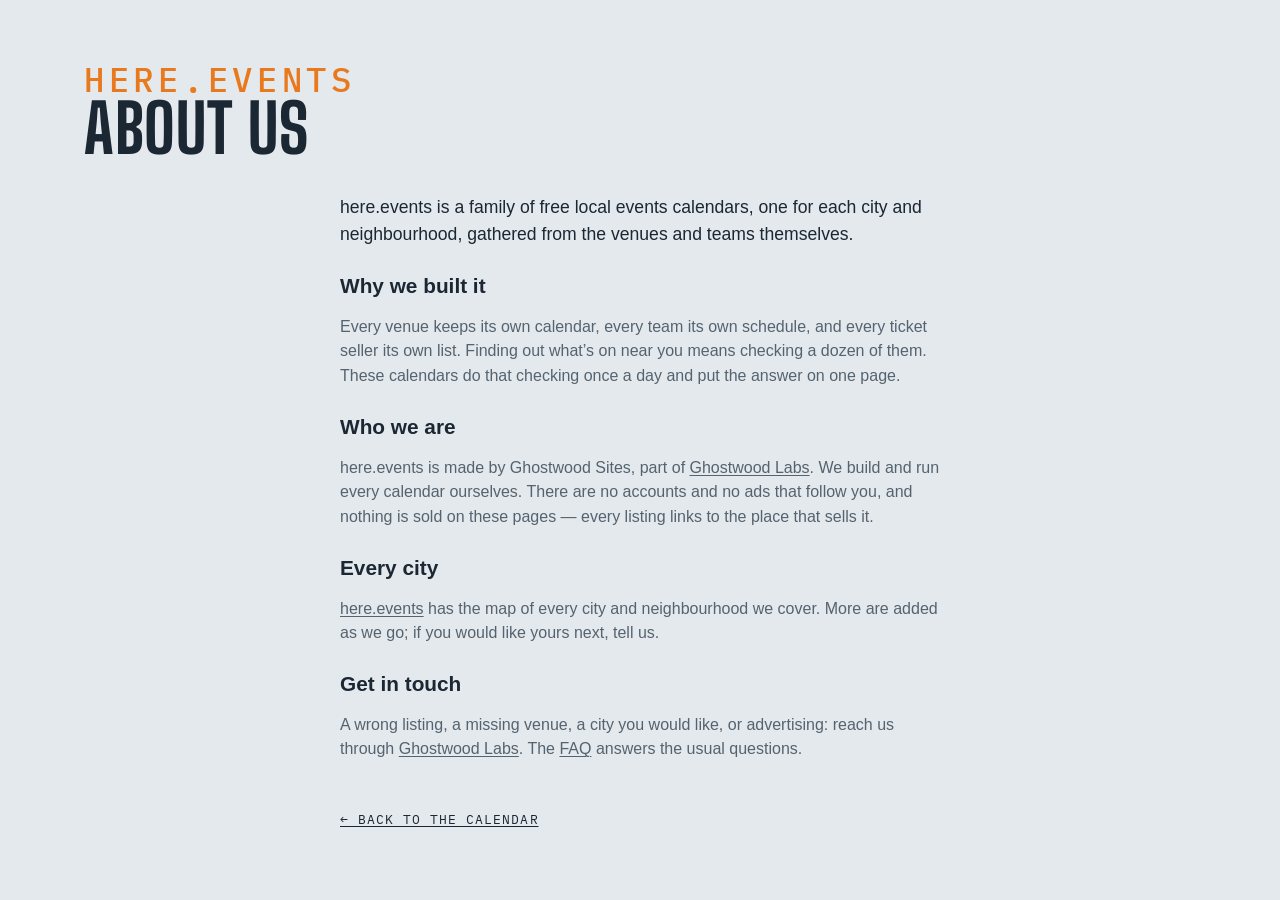
==== site/about.html @ 2b74fcf6 "Sources and About Us as their own pages, FAQ the same on every site, More Cities centred Co-Authored" ====
<!DOCTYPE html>
<html lang="en">
<head>
<meta charset="utf-8">
<meta name="viewport" content="width=device-width, initial-scale=1, viewport-fit=cover">
<meta name="theme-color" media="(prefers-color-scheme: light)" content="#edf1f4">
<meta name="theme-color" media="(prefers-color-scheme: dark)" content="#141a20">
<script>
  try {
    var t = localStorage.getItem('lqa-theme');
    var PHONE = '(max-width: 640px), (pointer: coarse) and (max-height: 500px)';
    if ((t === 'light' || t === 'dark') && !matchMedia(PHONE).matches) document.documentElement.dataset.theme = t;
  } catch (e) { /* no storage — system it is */ }
</script>
<title>About Us — here.events</title>
<meta name="description" content="About here.events: free local events calendars for each city and neighbourhood, gathered from the venues and teams themselves.">
<link rel="icon" href="favicon.svg" type="image/svg+xml">
<link rel="preconnect" href="https://fonts.googleapis.com">
<link rel="preconnect" href="https://fonts.gstatic.com" crossorigin>
<link href="https://fonts.googleapis.com/css2?family=Big+Shoulders:opsz,wght@10..72,500;10..72,700&family=IBM+Plex+Mono:wght@400;500&display=swap" rel="stylesheet">
<link rel="stylesheet" href="styles.css?v=__V__">
<script src="city.js?v=__V__"></script>
</head>
<body>

<!-- the Ghostwood Labs mark, drawn once; the masthead and the footer <use> it -->
<svg width="0" height="0" style="position:absolute" aria-hidden="true">
  <symbol id="gw-mark" viewBox="0 0 576 576">
    <g fill="none" stroke="currentColor" stroke-width="24" stroke-linecap="round" stroke-linejoin="round">
      <path d="M300.19 51.03A26 26 0 0 1 275.81 51.03L235.63 29.71A26 26 0 0 0 210.57 30.08L103.63 91.02A26 26 0 0 0 90.5 113.61L90.5 161.4A26 26 0 0 1 77.38 183.98L39.62 205.52A26 26 0 0 0 26.5 228.1L26.5 347.9A26 26 0 0 0 39.62 370.48L77.38 392.02A26 26 0 0 1 90.5 414.6L90.5 462.39A26 26 0 0 0 103.63 484.98L210.57 545.92A26 26 0 0 0 235.63 546.29L275.81 524.97A26 26 0 0 1 300.19 524.97L340.37 546.29A26 26 0 0 0 365.43 545.92L472.37 484.98A26 26 0 0 0 485.5 462.39L485.5 414.6A26 26 0 0 1 498.62 392.02L536.38 370.48A26 26 0 0 0 549.5 347.9L549.5 228.1A26 26 0 0 0 536.38 205.52L498.62 183.98A26 26 0 0 1 485.5 161.4L485.5 113.61A26 26 0 0 0 472.37 91.02L365.43 30.08A26 26 0 0 0 340.37 29.71L300.19 51.03Z"/>
      <path d="M288 57.5L288 177.5"/>
      <path d="M288 518.5L288 403.5"/>
      <path d="M90.5 176.5L144.63 204.58A26 26 0 0 0 169.19 204.26L209.58 181.92A26 26 0 0 0 223 159.17L223 101.5L158.5 137.5"/>
      <path d="M485.5 176.5L431.37 204.58A26 26 0 0 1 406.81 204.26L366.42 181.92A26 26 0 0 1 353 159.17L353 101.5L417.5 137.5"/>
      <path d="M157 211L157 287.5"/>
      <path d="M419 211L419 287.5"/>
      <path d="M90.5 399.5L144.63 371.42A26 26 0 0 1 169.19 371.74L209.58 394.08A26 26 0 0 1 223 416.83L223 474.5L158.5 438.5"/>
      <path d="M485.5 399.5L431.37 371.42A26 26 0 0 0 406.81 371.74L366.42 394.08A26 26 0 0 0 353 416.83L353 474.5L417.5 438.5"/>
      <path d="M26.5 288L92 325.5L92 250.5"/>
      <path d="M549.5 288L484 325.5L484 250.5"/>
    </g>
  </symbol>
</svg>

<!-- About us (Steve, 2026-10-29: "Create an about us section just to the left of FAQ, make it work
     the same"): one shared page for every city, word for word, like the FAQ. Styled by .ad-page. -->
<header class="masthead">
  <div class="masthead-text">
    <p class="eyebrow">here.events</p>
    <h1>About Us</h1>
  </div>
</header>
<main class="ad-page about-page">
  <p class="ad-lead">here.events is a family of free local events calendars, one for each city and neighbourhood, gathered from the venues and teams themselves.</p>

  <h2>Why we built it</h2>
  <p>Every venue keeps its own calendar, every team its own schedule, and every ticket seller its own list. Finding out what’s on near you means checking a dozen of them. These calendars do that checking once a day and put the answer on one page.</p>

  <h2>Who we are</h2>
  <p>here.events is made by Ghostwood Sites, part of <a href="https://ghostwoodlabs.com/" rel="noopener">Ghostwood Labs</a>. We build and run every calendar ourselves. There are no accounts and no ads that follow you, and nothing is sold on these pages — every listing links to the place that sells it.</p>

  <h2>Every city</h2>
  <p><a href="https://here.events/">here.events</a> has the map of every city and neighbourhood we cover. More are added as we go; if you would like yours next, tell us.</p>

  <h2>Get in touch</h2>
  <p>A wrong listing, a missing venue, a city you would like, or advertising: reach us through <a href="https://ghostwoodlabs.com/" rel="noopener">Ghostwood Labs</a>. The <a href="faq.html">FAQ</a> answers the usual questions.</p>

  <a class="ad-back" href="./">← Back to the calendar</a>
</main>
</body>
</html>
---- site/styles.css ----
/* Lower Queen Anne Events — overcast-sky palette, marquee display type. */

:root {
  --sky: #e4e9ed;        /* overcast paper (a step down from #edf1f4, Steve 2026-10-12: "a little less glaring") */
  --mist: #f7f9fb;       /* card surface (was pure white) */
  --ink: #1b2733;        /* Puget ink */
  --ink-soft: #55636f;
  --ink-bright: #1b2733; /* the logo: pure white in the dark palette, ink here */
  --line: #c3ccd4;
  --gold: #e8791d;       /* Space Needle "Galaxy Gold" */
  --gold-soft: #fbe9d8;
  /* Color coding is muted (a step back from the pure primaries) and each
     group keeps to its own family so a dot or stripe reads as what it is:
     venues are cool (blue → violet → teal), event types are warm (yellow →
     orange → red → pink). */
  /* venue hues (chips, grid ticks, agenda tags): a sweep from teal through
     blue and violet to magenta, neighbors alternating light and dark */
  /* all three families sit a step back from the pure primaries: the same
     hues, less glare, so the stripes and ticks read after the titles */
  --v-fairgrounds: #9f8e2d; --v-lbday: #4f9f2d; --v-elsinore: #9f2d2d; --v-rose: #2d709f;
  --v-pentacle: #2d9f6e; --v-madhouse: #4d2d9f; --v-rotorooter: #9f2d90; --v-heritage: #9f5c2d;
  --venue-text: 72%;     /* how much of the venue hue the card's venue label keeps (light mode) */
  --tint: 26%;           /* the venue wash behind a series card (light mode; 13% in the dark palette) */
  --row-a: #f3f6f8; --row-b: #d6dde3; /* the list's rows alternate light and dark grey; only a series keeps its venue's hue (Steve, 2026-10-20) */
  /* event-type hues (calendar ticks, agenda right edge): concerts salmon and
     arts crimson keep clear of the brand orange; movies slate = "quiet" */
  --t-concert: #d9664f;
  --t-sports: #d4b106;
  --t-arts: #b8303f;
  --t-movie: #7a8a99;
  --t-community: #d63f9c;
  --t-expo: #2a9d8f;      /* conventions & expos: turquoise, the one hue the types didn't use */
  --t-bar: #c28a12;       /* bar nights: amber, an ale between the sports yellow and concert salmon */
  --alert: #e02b26;       /* cancelled / postponed notes: plain bright red */
  --barh-base: 3.4rem;   /* the pinned filter bar's height (chips 2.25rem + padding) */
  --titleh: 1.7rem;      /* the bar's title line (1.2rem + .5rem gap), added while scrolled */
  --barh: var(--barh-base); /* what the sticky things below the bar offset by */
  --rule: color-mix(in srgb, var(--line), var(--ink-soft)); /* list dividers: a step brighter than --line */
  /* the scorebug (the live game block, .tf-bug): a light panel in this theme, the broadcast's charcoal in the dark one (Steve, 2026-10-12: the charcoal panel on the light card looked bad) */
  --bug-bg: #f9fafb; --bug-frame: #c9d2da; --bug-ink: #1b2733; --bug-soft: #55636f; --bug-dim: #7c8894; --bug-rowline: #d5dce3; --bug-off: #b3bcc5; --bug-muted: #6b7784; --bug-score-bg: #ffffff; --bug-shadow: rgba(15, 25, 35, .10); --bug-redzone: #c8261f;
  --bug-bw: 1px; --frame: var(--line); --frame-w: 1px; /* the game block's frame and the bug's rules: hairlines in the card's line colour here, the 2px broadcast frame in the dark theme (Steve, 2026-10-12: "soften … the borders in general") */
  --cell-mix: 22%; --cell-ink: var(--ink); --cell-bar: 4px; --cell-shadow: none; /* the bug's team cells: a wash of the club colour with a bar of it at the left and ink type, instead of the solid cell ("soften the colors here") */
  --tick-mix: var(--ink); --tick-pct: 65%; /* the refresh countdown ring: the club's colour mixed toward ink here, toward white on the dark ground (the mix itself is written in the .tf-refresh rule: a token holding var(--team-2) would resolve here on :root, where no club colour exists, and come out empty) */
  --dot: color-mix(in srgb, var(--ink-soft) 40%, transparent); /* the dotted underline under the watch strip's links */
  --display: "Big Shoulders", "Arial Narrow", sans-serif;
  --body: -apple-system, BlinkMacSystemFont, "Segoe UI", "Helvetica Neue", sans-serif;
  --mono: "IBM Plex Mono", ui-monospace, Menlo, monospace;
}
/* Dark palette. Applies when the system prefers dark and the visitor hasn't
   picked Light, or whenever they've picked Dark (the toggle sets
   data-theme on <html>; "system" leaves it unset). The two blocks must
   stay identical — CSS has no way to give one ruleset two unrelated
   conditions. */
@media (prefers-color-scheme: dark) {
  :root:not([data-theme="light"]) {
    color-scheme: dark;
    --sky: #141a20; --mist: #1d252e; --ink: #e8edf1; --ink-soft: #9aa7b2; --ink-bright: #ffffff;
    --line: #333f4a; --gold: #f08a33; --gold-soft: #3a2a1a;
    --v-fairgrounds: #eadb86; --v-lbday: #a4ea86; --v-elsinore: #ea8686; --v-rose: #86c0ea;
    --v-pentacle: #86eabe; --v-madhouse: #a286ea; --v-rotorooter: #ea86dc; --v-heritage: #eaaf86;
    --venue-text: 100%; --tint: 13%;
    --row-a: #1e252c; --row-b: #2c343c;
    --t-concert: #f0806a; --t-sports: #f2d21b; --t-arts: #d63a4f;
    --t-movie: #8b9db0; --t-community: #e660a8; --t-expo: #4fd1c5; --t-bar: #e3ad3c; --alert: #ff4b3e;
    --bug-bg: #2b2d30; --bug-frame: #c9cdd2; --bug-ink: #f4f4f4; --bug-soft: #d5d8dc; --bug-dim: #b9bec4; --bug-rowline: #5c6167; --bug-off: #6a6d72; --bug-muted: #4a4f56; --bug-score-bg: #fafafa; --bug-shadow: rgba(0, 0, 0, .35); --bug-redzone: #ff7b7b;
  --bug-bw: 2px; --frame: var(--ink-soft); --frame-w: 2px; --cell-mix: 100%; --cell-ink: #fff; --cell-bar: 0px; --cell-shadow: 0 1px 2px rgba(0, 0, 0, .5);
    --bug-bw: 2px; --frame: var(--ink-soft); --frame-w: 2px; --cell-mix: 100%; --cell-ink: #fff; --cell-bar: 0px; --cell-shadow: 0 1px 2px rgba(0, 0, 0, .5);
    --tick-mix: white; --tick-pct: 45%;
    --dot: color-mix(in srgb, var(--ink-soft) 60%, transparent);
  }
}
:root[data-theme="dark"] {
  color-scheme: dark;
  --sky: #141a20; --mist: #1d252e; --ink: #e8edf1; --ink-soft: #9aa7b2; --ink-bright: #ffffff;
  --line: #333f4a; --gold: #f08a33; --gold-soft: #3a2a1a;
  --v-fairgrounds: #eadb86; --v-lbday: #a4ea86; --v-elsinore: #ea8686; --v-rose: #86c0ea;
  --v-pentacle: #86eabe; --v-madhouse: #a286ea; --v-rotorooter: #ea86dc; --v-heritage: #eaaf86;
  --venue-text: 100%; --tint: 13%;
  --row-a: #1e252c; --row-b: #2c343c;
  --t-concert: #f0806a; --t-sports: #f2d21b; --t-arts: #d63a4f;
  --t-movie: #8b9db0; --t-community: #e660a8; --t-expo: #4fd1c5; --t-bar: #e3ad3c; --alert: #ff4b3e;
  --bug-bg: #2b2d30; --bug-frame: #c9cdd2; --bug-ink: #f4f4f4; --bug-soft: #d5d8dc; --bug-dim: #b9bec4; --bug-rowline: #5c6167; --bug-off: #6a6d72; --bug-muted: #4a4f56; --bug-score-bg: #fafafa; --bug-shadow: rgba(0, 0, 0, .35); --bug-redzone: #ff7b7b;
  --tick-mix: white; --tick-pct: 45%;
  --dot: color-mix(in srgb, var(--ink-soft) 60%, transparent);
}
:root[data-theme="light"] { color-scheme: light; }

* { box-sizing: border-box; }
html { scroll-behavior: smooth; overflow-x: clip; } /* clip: the footer bleeds to the viewport edges */
@media (prefers-reduced-motion: reduce) { html { scroll-behavior: auto; } }
/* the page is 62rem wide, and steps wider on big screens so event names
   get a single line: the calendar column is fixed, so all of the extra
   width goes to the cards (the footer line follows) */
:root { --pagew: 62rem; }
@media (min-width: 1180px) { :root { --pagew: 72rem; } }
@media (min-width: 1360px) { :root { --pagew: 80rem; } }
body {
  /* no bottom padding: the sticky footer is the page's last thing, and any
     padding here would show as a blank band under it once the list is short.
     A column flex at least a viewport tall, so a short page (the Teams view
     with one team) still puts the footer at the bottom edge */
  display: flex; flex-direction: column; min-height: 100vh; min-height: 100dvh;
  margin: 0 auto; padding: 0 1.25rem; max-width: var(--pagew);
  background: var(--sky); color: var(--ink);
  font: 16px/1.55 var(--body);
}
/* flex items refuse to shrink below their content's minimum width, so one
   unwrappable line (a TV listing, the compact bar's title) would push a whole
   section past a phone's edge; let them shrink like blocks */
body > * { min-width: 0; }
a { color: inherit; text-underline-offset: 2px; }
:focus-visible { outline: 2px solid var(--ink-soft); outline-offset: 2px; }

/* ---- masthead ---- */
.masthead {
  display: flex; flex-wrap: wrap; gap: 1.5rem; align-items: flex-end;
  justify-content: space-between; padding: 2.5rem 0 1rem;
}
.eyebrow {
  font-family: var(--mono); font-size: .8rem; letter-spacing: .12em;
  text-transform: uppercase; color: var(--gold); margin: 0 0 .3rem;
}
h1 {
  font-family: var(--display); font-weight: 700; font-size: clamp(2.6rem, 7vw, 4.2rem);
  line-height: .92; text-transform: uppercase; letter-spacing: .01em; margin: 0;
}
.masthead-text { min-width: 0; max-width: 100%; } /* a flex item would grow to its widest line and push past a phone's edge */
/* "More Cities" (See All until 2026-10-13, Other Places until 2026-10-18): the pill before the theme pill, to the same map (Steve, 2026-10-12); in the pinned bar the chip's text folds away and the map glyph stays */
/* Add To My Calendar: the first of the masthead's tools (Steve, 2026-10-26, "should move here" — beside More Cities; in the bar from 2026-09-16 until then), sized like the More Cities pill beside it */
.masthead-tools #subscribeBtn { order: 3; display: inline-flex; align-items: center; gap: .45rem; min-height: calc(1.7rem + 8px); padding: 0 .95em; }
.masthead-tools #subscribeBtn svg { width: 1rem; height: 1rem; flex: none; }
.masthead-tools #subscribeBtn:hover { border-color: var(--ink-soft); }
.bar-title .masthead-tools #subscribeBtn { min-height: 1.7rem; padding: 0 .5em; } /* icon-only in the title line, like the pill (the label rule is .bar-title .masthead-tools .chip span) */
.masthead-tools .see-all { order: 4; display: inline-flex; align-items: center; gap: .45rem; min-height: calc(1.7rem + 8px); padding: 0 .95em; text-decoration: none; }
.masthead-tools .see-all svg { width: 1rem; height: 1rem; fill: none; stroke: currentColor; stroke-width: 1.6; stroke-linejoin: round; stroke-linecap: round; }
.masthead-tools .see-all:hover { border-color: var(--ink-soft); }
.bar-title .masthead-tools .see-all { min-height: 1.7rem; padding: 0 .5em; }
/* the mark and the name as one thing: the mark stretches to the text's
   height (eyebrow + title) and keeps square, in the footer mark's white */
.masthead { --mast-title: clamp(2.6rem, 7vw, 4.2rem); } /* the title's size; the eyebrow and the mark are cut from it */
.masthead h1 { font-size: var(--mast-title); }
/* the picture (Steve, 2026-09-21: line art, the Needle's crown the focus):
   the top of the Space Needle from the Highsmith aerial, traced to single
   smooth lines at build (a gradient-magnitude pass over the photo, see the
   memory note), a 4.5:1 window from the spire tip to the Queen Anne treeline
   with the Needle centred and the Cascades ridge behind
   (design/lqa-masthead-lines-gen.py). The
   drawing is a luminance mask (masthead-lines.png, white = line) over a box
   of ink, so the lines are the palette's own ink in either theme. A band
   behind the masthead, the Needle toward the right, dissolving into the page
   on every side — no hard edge where the art stops (Steve, 2026-09-21) */
.masthead { min-height: 11rem; overflow: hidden; isolation: isolate; } /* a slim band (Steve, 2026-09-20: minimal) */
.masthead-photo { /* the drawing fills the gap between the name and the theme pill (Steve, 2026-10-05: "in all the modes try to make it fill this space"): a flex item between them, as tall as the band (the negative margins reach over the band's padding) */
  order: 1; flex: 1 1 0; align-self: stretch; min-width: 0; z-index: -1;
  margin: -2.5rem 0 -1rem; pointer-events: none;
  background: #fff; opacity: .9; /* white lines on the dark palette, black on the light one (Steve: "white and black with antialiasing") */
  -webkit-mask-image: url(masthead-lines.png), linear-gradient(to right, transparent 0%, #000 10%, #000 92%, transparent 100%), linear-gradient(to bottom, #000 0%, #000 58%, transparent 100%);
  mask-image: url(masthead-lines.png), linear-gradient(to right, transparent 0%, #000 10%, #000 92%, transparent 100%), linear-gradient(to bottom, #000 0%, #000 58%, transparent 100%);
  -webkit-mask-size: auto 100%, 100% 100%, 100% 100%; mask-size: auto 100%, 100% 100%, 100% 100%; /* the drawing at the band's height, however wide the gap: the Needle stays whole, the ridge beside it shows as far as the gap allows */
  -webkit-mask-position: 50% 0%, 0 0, 0 0; mask-position: 50% 0%, 0 0, 0 0; /* the Needle is at the drawing's centre, so its spire is the centre of the gap at every width (Steve, 2026-10-05: "make the center the top of the needle") */
  -webkit-mask-repeat: no-repeat; mask-repeat: no-repeat;
  mask-mode: luminance, alpha, alpha;
  -webkit-mask-composite: source-in; mask-composite: intersect;
}
.masthead-tools { order: 2; }
:root[data-theme="light"] .masthead-photo { background: #000; opacity: .7; }
@media (prefers-color-scheme: light) { :root:not([data-theme="dark"]) .masthead-photo { background: #000; opacity: .7; } }
.masthead-text { position: relative; }
.masthead .eyebrow { font-size: calc(var(--mast-title) * .5); font-weight: 500; letter-spacing: .14em; margin-bottom: .1rem; line-height: 1; } /* "Seattle": half the title's size (Steve, 2026-09-16: twice the quarter it was), a shade bolder */
/* the masthead's tools (Steve, 2026-09-14): Add To My Calendar (back here
   2026-10-26), the More Cities pill and the theme pill at the masthead's
   right end — the bar below keeps its room for the switch, filters, search,
   the clubs and the season calendar chip */
.masthead { position: relative; }
.masthead-tools { display: flex; align-items: center; gap: .6rem; flex: none; margin-left: auto; }
.sub { color: var(--ink-soft); max-width: 34rem; margin: .8rem 0 0; }

.updated { /* the "Updated …" stamp: an eyebrow line under the title, spaced like the one above it */
  margin: .3rem 0 0; min-height: 1em;
}
/* Solid-ink pill with the page background as its text — a dark pill in
   light mode, a light one in dark — softened on hover (the event sheet's
   Tickets button). */
.btn-cal {
  display: inline-flex; align-items: center; gap: .55em; margin: auto 0;
  font: 600 1rem/1 var(--body); color: var(--sky); background: var(--ink);
  border: 0; border-radius: 999px; padding: .85em 1.4em .85em 1.15em; cursor: pointer;
  transition: background .15s, color .15s;
}
.btn-cal svg { width: 1.15em; height: 1.15em; flex: none; }
.btn-cal:hover { background: var(--ink-soft); color: var(--sky); }
/* the subscribe pop: app.js placeSubscribePop fixes it under the masthead's
   Add To My Calendar button (right edges aligned); these are the fallback
   position and the look */
.pop {
  position: absolute; right: 0; top: calc(100% + 1.1rem); z-index: 10;
  width: min(18rem, 100%); background: var(--mist); border: 1px solid var(--line);
  border-radius: 8px; padding: 1rem 1.1rem; box-shadow: 0 8px 28px rgba(15, 25, 35, .18);
  font-size: .92rem;
}
.pop p { margin: 0 0 .6rem; }
.pop > :last-child { margin-bottom: 0; }
/* everything in the pop sits on one centre line: the checkbox row, the
   three named calendar tiles, the QR / Copy Link chips, then the note */
.pop-tiles { display: grid; grid-template-columns: repeat(3, 4.6rem); justify-content: center; gap: .6rem; margin: 0 0 .7rem; }
.pop-tools { display: flex; justify-content: center; gap: .5rem; margin: 0 0 .9rem; }
.pop-tools .chip { display: inline-flex; align-items: center; gap: .4rem; text-decoration: none; padding: .45em .85em; }
.pop-tools .chip svg { width: 1rem; height: 1rem; flex: none; color: var(--gold); }
.pop-tools .chip:hover { border-color: var(--ink-soft); }
/* Copy Link: a check replaces the icon for a moment after copying */
.pop-tools .chip.is-done svg { display: none; }
.pop-tools .chip.is-done::before { content: "✓"; font-weight: 700; line-height: 1; }
.qr-panel { text-align: center; margin-bottom: .6rem; }
#qrImg {
  display: inline-block; width: 170px; height: 170px;
  background: #fff; padding: 6px; border-radius: 8px;
}
#qrImg svg { display: block; width: 100%; height: 100%; }
/* a tile: the service's icon over its name */
.tile {
  display: grid; justify-items: center; gap: .4rem;
  padding: .6rem .3rem .5rem; border: 1px solid var(--line); border-radius: 10px;
  background: var(--sky); text-decoration: none; color: var(--ink-soft);
}
.tile-logo { width: 2.4rem; height: 2.4rem; border-radius: 8px; object-fit: contain; }
.tile span { font-family: var(--mono); font-size: .62rem; text-transform: uppercase; letter-spacing: .08em; line-height: 1; }
.tile:hover { border-color: var(--ink-soft); color: var(--ink); }
/* ---- filter bar: one row of matching chips ---- */
/* Funnel (filters), Reset, Copy link, Add To Calendar, then the theme toggle
   at the right end. position: relative makes the bar the box the subscribe
   pop hangs from. */
.filterbar {
  display: flex; flex-wrap: nowrap; gap: .6rem; align-items: center;
  margin: .75rem 0 0; position: relative;
}
.filterbar > * { flex-shrink: 0; }
.filterbar .chip {
  display: inline-flex; align-items: center; gap: .45rem; min-height: 2.25rem;
  position: relative; /* for the visually-hidden labels in .is-tight */
}
.filterbar .chip svg { width: 1rem; height: 1rem; flex: none; }
.filterbar .chip:not(:disabled):hover { border-color: var(--ink-soft); }
/* the funnel's chevron is the panel's open/closed indicator. Its outline is
   deliberately the same whether or not a filter is active — Reset lighting
   up is the "something's filtered" signal. */
/* The bar can't wrap. When its content wouldn't fit — app.js measures and
   sets .is-tight — the view switch's words go (see .view-toggle); the labeled
   Add To My Calendar chip that used to shed its label here left the bar for
   the masthead 2026-10-26. */
/* the Teams chip is a switch: solid while its view is on show */
/* the view switch: list | month | home teams, a three-stop pill like the theme's (same rules, .view-toggle) */
.view-toggle[data-active="month"] .theme-knob { left: calc(3px + var(--tt)); }
.view-toggle[data-active="teams"] .theme-knob { left: calc(3px + 2 * var(--tt)); }
.view-toggle button[aria-checked="true"] { color: var(--sky); }
/* while the Teams view is up the agenda's own controls step aside — the
   filters, search, the Today floater, Add To Calendar and the phone's calendar chip */
html.teams-open .search-wrap,
html.teams-open .cal-toggle { display: none; } /* Add To Calendar stays: in Teams mode it offers the club's season feed */
html.teams-open #calToday { display: none; }
.cal-side:not(.is-float) .cal { margin-bottom: 1.6rem; } /* room for the TODAY tab below the docked card */
/* the search box: a chip that takes typing, a magnifier at its right end and
   no placeholder; it gives up width first when the row gets tight */
.filterbar .search-wrap { position: relative; display: flex; flex: 1 1 10rem; min-width: 10rem; max-width: none; } /* the whole of the row's slack (Steve, 2026-10-24, "span the full width"; capped at 28rem from 2026-09-15 until then) */ /* takes whatever room the row has left, never less than a word's worth: the chips drop their labels first (is-tight) */
#searchBox {
  width: 100%; font: 500 .85rem/1 var(--body); color: var(--ink); background: var(--mist);
  border: 1px solid var(--line); border-radius: 999px; padding: .5em 2.4em .5em .95em; min-height: 2.25rem;
  -webkit-appearance: none; appearance: none;
}
#searchBox::-webkit-search-cancel-button { margin-right: .2em; }
/* hover and focus both just brighten the edge — no orange ring on a text box */
#searchBox:hover { border-color: var(--ink-soft); }
#searchBox:focus, #searchBox:focus-visible { outline: none; border-color: var(--ink); }
.search-wrap svg {
  position: absolute; right: .85rem; top: 50%; width: 1rem; height: 1rem;
  transform: translateY(-50%); color: var(--ink-soft); pointer-events: none;
}
/* Right end of the bar, left to right: the calendar chip (narrow layouts
   only), then the season calendar chip (DOM order keeps the chips together;
   flex order places them); the search box grows to fill the gap before them.
   Add To My Calendar was the bar's last chip from 2026-09-16 to 2026-10-26. */
#calToggle { order: 2; }
#viewToggle { order: -1; } /* the view switch leads the bar in either mode (Steve, 2026-09-14) */
/* light / dark: a two-stop pill at the bar's right end, the ink knob
   sliding under the stop in effect (the system's side until a click) */
.theme-toggle {
  position: relative; display: inline-flex; order: 5;
  padding: 3px; border: 1px solid var(--line); border-radius: 999px; background: var(--mist);
}
.theme-toggle { --tt: 2rem; cursor: pointer; } /* stop width — wider on phones for the tap target; the rim and the knob are click targets too (a press anywhere steps the pill) */
.theme-toggle button {
  position: relative; z-index: 1; width: var(--tt); height: 1.7rem; cursor: pointer;
  background: none; border: 0; padding: 0; color: var(--ink-soft); border-radius: 999px;
  display: grid; place-items: center;
}
.theme-toggle button svg { width: 1rem; height: 1rem; }
.theme-toggle button[aria-checked="true"] { color: var(--sky); } /* still a click target: any stop flips */
.theme-toggle button:not([aria-checked="true"]):hover { color: var(--ink); }
.theme-knob {
  position: absolute; top: 3px; left: 3px; width: var(--tt); height: calc(100% - 6px);
  border-radius: 999px; background: var(--ink); transition: left .18s; /* ink knob, page-colored icon — like a checked box */
}
.theme-toggle[data-active="dark"] .theme-knob { left: calc(3px + var(--tt)); }
.theme-toggle[data-active="system"] .theme-knob { left: calc(3px + 2 * var(--tt)); }
@media (prefers-reduced-motion: reduce) { .theme-knob { transition: none; } }
/* the view stops carry their words — List · Month · Teams — while the bar has room (Steve, 2026-10-24,
   "span the full width … display text for the icons if there is space"; Kona first, every city the same day):
   is-tight (app.js fitFilterBar / fitTeamStrip) drops them back to icons, and the ink knob is measured under
   the lit stop by app.js placeKnob (--knob-x/--knob-w), whatever its width. After the .theme-toggle rules so
   width: auto wins. */
.view-toggle button { width: auto; min-width: var(--tt); padding: 0 .7rem 0 .55rem; gap: .4rem; display: inline-flex; align-items: center; justify-content: center; }
.view-toggle .vt-label { font: 500 .8rem/1 var(--body); letter-spacing: .01em; white-space: nowrap; }
.filterbar.is-tight .view-toggle button { padding: 0; width: var(--tt); }
.filterbar.is-tight .vt-label { display: none; }
.view-toggle[data-active] .theme-knob { left: var(--knob-x, 3px); width: var(--knob-w, var(--tt)); transition: left .18s, width .18s; }
@media (prefers-reduced-motion: reduce) { .view-toggle[data-active] .theme-knob { transition: none; } }
/* the Filter button rides at the end of the view pill, past a hairline, in every mode (Steve, 2026-10-24,
   "for all sites, and modes combine these"): icon + word like the stops, the word going with is-tight; while
   the panel is open it wears the ink like a knob of its own. It is not a stop: the knob never moves to it. */
.view-toggle .vt-filter { width: auto; min-width: var(--tt); padding: 0 .7rem 0 .55rem; } /* a stop like the others — no divider (Steve, 2026-10-24: "vert lines should be consistent") */
.filterbar.is-tight .view-toggle .vt-filter { width: auto; padding: 0 .35rem 0 .4rem; }
.view-toggle .vt-filter[aria-expanded="true"], .view-toggle .vt-filter[aria-expanded="true"]:hover { background: var(--ink); color: var(--sky); border-radius: 999px; }
/* the bar stays pinned at the top while the list scrolls (--barh is its
   height — the month dividers and the calendar strip stick just below it);
   the panel floats open under it, over the content, which stays put */
.filter-area {
  position: sticky; top: 0; z-index: 30; background: var(--sky);
  padding: .55rem 0 .6rem; margin-top: .2rem;
}
.filter-area .filterbar { margin: 0; }
/* the pinned bar's title: one slim line above the chips in the masthead's
   face, shown once the masthead itself has scrolled off; --titleh is what
   it adds to the bar, and html.is-scrolled adds that to --barh */
.bar-title { /* one size for all three parts */
  display: flex; align-items: baseline; gap: .9rem; white-space: nowrap;
  font-family: var(--display); font-weight: 700; font-size: 1.1rem; line-height: 1.2rem;
  text-transform: uppercase; letter-spacing: .02em; margin: 0 0 .5rem;
}
.bar-title[hidden] { display: none; } /* an author display beats the UA [hidden] rule */
.eyebrow[hidden], .bar-eyebrow[hidden] { display: none; } /* an empty eyebrow (a city with no neighbourhood) takes no room */
.bar-name { min-width: 0; overflow: hidden; text-overflow: ellipsis; } /* the title gives way first */
.bar-eyebrow { /* "Seattle" and "Updated …" in the masthead's eyebrow face */
  flex: none; font-family: var(--mono); font-weight: 400; letter-spacing: .08em; color: var(--gold);
}
#barUpdated { display: none; } /* the stamp is the footer's alone (Steve, 2026-09-16) */
html.is-scrolled { --titleh: 2.2rem; --barh: calc(var(--barh-base) + var(--titleh)); } /* the title line carries the masthead's tools while scrolled (app.js markStuck moves them): 1.7rem chips + the .5rem gap */
/* the tools in the title line: icon-only chips a size down, the theme pill scaled to match, at the line's right end (the pop still hangs from the bar below) */
.bar-title .masthead-tools { align-self: center; margin-left: auto; gap: .4rem; }
.bar-title .masthead-tools .chip { min-height: 1.7rem; padding: .2em .5em; }
.bar-title .masthead-tools .chip span { position: absolute; width: 1px; height: 1px; overflow: hidden; clip: rect(0 0 0 0); white-space: nowrap; }
.bar-title .masthead-tools .chip svg { width: 1rem; height: 1rem; }
.bar-title .theme-toggle { zoom: .8; }
.filter-panel {
  position: absolute; left: 0; right: 0; top: calc(100% + .5rem); z-index: 20;
  background: var(--mist); border: 1px solid var(--line);
  border-radius: 10px; padding: 1rem 1.1rem;
  box-shadow: 0 12px 36px rgba(0, 0, 0, .3);
  max-height: calc(100vh - 8rem); max-height: calc(100dvh - 8rem); overflow-y: auto;
}
/* Kayak-style panel: columns of checkbox rows, Select all | Clear all links
   per group, an "only" link on hover, and an event count on the right. */
/* the groups sit in columns with a rule between them (a rule above, on
   phones, where they stack) */
.fp-cols { display: grid; grid-template-columns: repeat(auto-fit, minmax(18rem, 1fr)); gap: 1.25rem 0; } /* wide enough that no name wraps; tablets get two columns */
.fp-group { padding: 0 1.25rem; min-width: 0; } /* columns share the width evenly; a long name clips with an ellipsis rather than pushing the next column out of the panel (2026-10-18, the neighbourhood rows) */
.fp-group:first-child { padding-left: 0; }
.fp-group:last-child { padding-right: 0; }
.fp-group + .fp-group { border-left: 1px solid var(--line); }
@media (max-width: 640px) {
  .fp-group { padding: 0; }
  .fp-group + .fp-group { border-left: 0; border-top: 1px solid var(--line); padding-top: 1.1rem; }
}
/* top row: preset chips (the lit one matches the current state) with the
   Sold Out and Holidays switches pushed to the right. They are switches, not
   allow boxes like the rows below (one narrows the list, one adds days), so
   they wear a pill-and-knob face instead of the tick box */
.fp-switch { position: relative; display: flex; align-items: center; gap: .5rem; cursor: pointer; }
.fp-switch input { position: absolute; opacity: 0; width: 1px; height: 1px; }
.sw {
  flex: none; width: 2rem; height: 1.15rem; position: relative;
  border: 1.5px solid var(--ink-soft); border-radius: 1rem; background: var(--mist);
  transition: background .15s, border-color .15s;
}
.sw::after {
  content: ""; position: absolute; top: .1rem; left: .1rem; width: .75rem; height: .75rem;
  border-radius: 50%; background: var(--ink-soft); transition: transform .15s, background .15s;
}
.fp-switch input:checked + .sw { background: var(--ink); border-color: var(--ink); }
.fp-switch input:checked + .sw::after { transform: translateX(.85rem); background: var(--mist); }
.fp-switch:hover .sw { border-color: var(--ink); }
.fp-switch input:focus-visible + .sw { outline: 2px solid var(--ink-soft); outline-offset: 2px; }
.fp-top { display: flex; align-items: center; gap: 1rem; padding: 0 1.25rem; margin: 0 0 1.1rem; }
/* one row that scrolls sideways at every width, never wraps (Steve,
   2026-09-22); a right-edge fade (.is-more-right, app.js presetEdge) says
   more chips sit beyond the edge and lifts once scrolled to the end */
.fp-presets { display: flex; flex-wrap: nowrap; align-items: center; gap: .4rem; flex: 1; min-width: 0; overflow-x: auto; scrollbar-width: none; padding: 2px 0; scroll-padding: 0 1rem; }
.fp-presets::-webkit-scrollbar { display: none; }
.fp-presets.is-more-right { -webkit-mask-image: linear-gradient(to right, #000 calc(100% - 2.6rem), transparent); mask-image: linear-gradient(to right, #000 calc(100% - 2.6rem), transparent); }
.fp-preset { flex: none; }
.fp-soldout { margin-left: auto; white-space: nowrap; flex: none; }
.fp-holidays { white-space: nowrap; flex: none; }
.fp-preset { font-size: .8rem; padding: .4em .85em; min-height: 2rem; }
.fp-preset:hover { border-color: var(--ink-soft); }
.fp-preset.is-on { background: var(--ink); color: var(--sky); border-color: var(--ink); }
.fp-group h3 {
  white-space: nowrap; /* never wraps (Steve, 2026-09-22) */
  font-family: var(--mono); font-size: .68rem; text-transform: uppercase;
  letter-spacing: .1em; color: var(--ink); margin: 0 0 .35rem; font-weight: 700; /* bold, ink (Steve, 2026-09-22) */
  display: flex; align-items: baseline; gap: .6rem;
}
/* All · None at the heading's right end: plain words in the heading's own face, not chips */
.fp-allnone { margin-left: auto; display: inline-flex; align-items: baseline; gap: .35rem; font-weight: 500; color: var(--ink-soft); } /* the links stay quiet next to the bold title */
.fp-allnone i { font-style: normal; opacity: .6; }
.fp-set { font: inherit; letter-spacing: inherit; text-transform: inherit; color: var(--ink-soft); background: none; border: 0; padding: 0; cursor: pointer; text-decoration: underline; text-decoration-color: color-mix(in srgb, var(--ink-soft) 50%, transparent); text-underline-offset: 2px; }
.fp-set:hover { color: var(--ink); text-decoration-color: currentColor; }
.fp-list { display: flex; flex-direction: column; }
.fp-list + h3 { margin-top: 1rem; } /* a second group stacked in the same column */
.fp-list[hidden] + h3 { margin-top: 0; } /* a group folded away leaves the next heading level with the other columns' */
.fp-row { display: flex; align-items: center; gap: .5rem; padding: .3rem .35rem; border-radius: 6px; }
.fp-row:hover { background: var(--sky); }
.fp-check { position: relative; display: flex; align-items: center; gap: .6rem; cursor: pointer; min-width: 0; }
/* the Show | Hide pair at the row's end (Steve, 2026-09-22, third pass):
   two small words joined into one pill. Neither lit = no preference; the
   lit one is ink. Hide lit strikes the row's name */
.fp-seg { flex: none; display: inline-flex; margin-left: auto; border: 1.5px solid var(--line); border-radius: 999px; background: var(--mist); overflow: hidden; }
.fp-seg-b {
  font: inherit; font-size: .68rem; line-height: 1; letter-spacing: .02em; color: var(--ink-soft);
  background: none; border: 0; padding: .28rem .55rem; margin: 0; cursor: pointer;
}
.fp-seg-b + .fp-seg-b { border-left: 1.5px solid var(--line); }
.fp-seg-b:hover { color: var(--ink); background: color-mix(in srgb, var(--ink) 8%, transparent); }
.fp-seg-b[aria-pressed="true"] { color: var(--mist); background: var(--ink); }
.fp-seg-b:focus-visible { outline: 2px solid var(--ink-soft); outline-offset: 2px; }
.fp-check:hover .fp-name { color: var(--ink); }
.fp-name { font-size: .88rem; display: flex; align-items: center; gap: .45rem; white-space: nowrap; min-width: 0; }
.fp-name > * { overflow: hidden; text-overflow: ellipsis; } /* never wraps; a too-narrow column clips with an ellipsis */
.fp-name a { text-decoration-color: var(--line); }
.fp-name a:hover { text-decoration-color: var(--ink-soft); }
.fp-row:has(.fp-seg[data-mode="ex"]) .fp-name { opacity: .55; } /* a hidden row reads dimmed — the colour change alone, no strike-through (Steve, 2026-10-05) */
/* a city-wide site folds its column by neighbourhood (seattle-events, 2026-10-18): the neighbourhood's row carries a chevron that
   opens the rooms under it, indented behind a hairline; its Show | Hide pair works every room at once */
.fp-hood .fp-name { font-weight: 600; }
.fp-fold { flex: none; width: 1.15rem; height: 1.15rem; display: inline-flex; align-items: center; justify-content: center; border: 0; border-radius: 4px; background: none; padding: 0; margin: 0 -.1rem 0 -.2rem; color: var(--ink-soft); cursor: pointer; }
.fp-fold:hover { color: var(--ink); background: color-mix(in srgb, var(--ink) 8%, transparent); }
.fp-fold svg { width: .72rem; height: .72rem; transition: transform .15s; }
.fp-fold[aria-expanded="true"] svg { transform: rotate(90deg); }
.fp-sub { display: flex; flex-direction: column; margin: 0 0 .25rem 1rem; padding-left: .3rem; border-left: 1px solid var(--line); }
.fp-sub[hidden] { display: none; }
.fp-tail .fp-name { color: var(--ink-soft); font-style: italic; } /* the "More rooms" row at a group's foot: the rooms the usual view hides, folded (2026-10-18) */
.fp-tail:has(.fp-seg[data-mode="ex"]) .fp-name { opacity: 1; } /* it is usually all-Hide; dimming it too would make it vanish */
/* three groups — the two venue lists (Lower Queen Anne the wider), Teams
   (Steve, 2026-09-20; Capacity rows dropped 2026-09-22) */
@media (min-width: 641px) and (max-width: 899px) { .fp-tree .fp-cols { grid-template-columns: 1.1fr 1fr; } .fp-tree .fp-group:nth-child(3) { grid-column: 1; border-left: 0; padding-left: 0; padding-right: 1.25rem; border-top: 1px solid var(--line); padding-top: 1rem; margin-top: -.25rem; } } /* tablets: two columns, Teams under Lower Queen Anne (three squeezed the headings into wraps) */
@media (min-width: 900px) { .fp-tree .fp-cols { grid-template-columns: 1.15fr 1fr 1fr; } .fp-tree { right: auto; width: min(100%, 58rem); } } /* three columns of about twelve rows each (Festivals under Home Teams, 2026-10-05); the panel no wider than they need — it used to run the toolbar's width and stretch the rows across it (Steve: "feel free to shrink the width of the filter pop up") */
.fp-note { font-family: var(--mono); font-size: .66rem; color: var(--ink-soft); letter-spacing: .04em; margin-left: .35rem; } /* a band's seat range after its name */
.chip {
  font: 500 .85rem/1 var(--body); cursor: pointer; border-radius: 999px;
  padding: .5em .95em; background: var(--mist); color: var(--ink);
  border: 1px solid var(--line);
}

/* ---- agenda layout: list + docked mini calendar ---- */
.agenda { margin-top: 1.6rem; }
/* the view note: one plain line above the list while the view is not the
   usual one, the way back at its right (app.js renderViewNote) */
.view-note { display: flex; align-items: center; gap: .8rem; flex-wrap: wrap; margin: 0 0 1.1rem; padding: .55rem .9rem; border: 1px solid var(--line); border-radius: 10px; background: var(--mist); font-size: .88rem; }
.fp-group h3[hidden], .fp-list[hidden] { display: none; } /* a group with no rows in this city folds away with its heading (the flex displays above would otherwise beat [hidden]; Steve, 2026-10-11) */
.view-note[hidden] { display: none; }
.view-note .chip { margin-left: auto; font-size: .78rem; padding: .3em .75em; min-height: 1.9rem; }
/* the toast: a word above the footer after hiding something from the sheet, with Undo */
.toast { position: fixed; left: 50%; bottom: calc(3.6rem + env(safe-area-inset-bottom)); transform: translateX(-50%); z-index: 40; display: flex; align-items: center; gap: 1rem; padding: .6rem .6rem .6rem 1rem; border-radius: 999px; background: var(--ink); color: var(--sky); font-size: .88rem; box-shadow: 0 12px 36px rgba(0, 0, 0, .35); max-width: calc(100vw - 2rem); }
.toast[hidden] { display: none; }
.toast button { font: 700 .82rem/1 var(--body); color: var(--gold); background: none; border: 1px solid color-mix(in srgb, var(--sky) 35%, transparent); border-radius: 999px; padding: .45em .9em; cursor: pointer; }
.toast button:hover { border-color: var(--sky); }
.agenda, .teams { margin-bottom: 1.5rem; } /* the gap above the footer (its own top margin is auto) */
.agenda-layout {
  display: grid; grid-template-columns: minmax(0, 1fr) 18rem;
  gap: 0 2.5rem; align-items: start;
}
.agenda-layout > ol { grid-column: 1; }
.cal-side { position: sticky; top: calc(var(--barh) + .5rem); grid-column: 2; grid-row: 1; } /* same offset under the bar as the pops */
/* the Add To Calendar pop hangs over the docked calendar (same width, same right edge)
   and is shorter, so the calendar steps out while the pop is open */
.cal-side:not(.is-float) .cal { transition: opacity .15s; }
html.pop-open .cal-side:not(.is-float) .cal { opacity: 0; pointer-events: none; }
/* Below the page's full width (62rem + padding) the calendar never docks —
   beside the list it would squeeze the cards to a sliver — so from here
   down it floats over the list instead. */
@media (max-width: 1023px) {
  .agenda-layout { display: flex; flex-direction: column; }
  /* the grid's align-items: start carries over; the strip must span the
     column or it shrinks to its content (it has none, so its right edge —
     where the handle hangs — would be the left edge of the page) */
  .cal-side { align-self: stretch; width: 100%; }
  /* a zero-height sticky strip, first in the column, carrying the handle
     (hanging off its right end) and the floating calendar; both ride along
     as the list scrolls */
  .cal-side { order: -1; height: 0; top: calc(var(--barh) + .5rem); z-index: 15; }
  .cal-side.is-float .cal {
    position: absolute; z-index: 14; right: 0; top: 0; /* right under the pinned bar */
    width: min(22rem, 100%);
    max-height: calc(100vh - 5rem); max-height: calc(100dvh - 5rem); overflow-y: auto;
  }
  .cal-side.is-float .cal-month { box-shadow: 0 12px 36px rgba(0, 0, 0, .3); }
}

/* ---- the Month view: the month's events, as the filters leave them, on one calendar ---- */
html.month-open .agenda-layout, html.month-open .cal-toggle { display: none; } /* the list and its mini calendar step aside; the board is the month */
/* ---- the month view: one continuous grid of weeks, square days (Steve, 2026-09-15) ----
   The grid runs from this month on with no end (app.js appends months as
   the sentinel nears the window), sized to the window: seven squares across,
   the page scrolling down them under the pinned filter bar; the ‹ MONTH ›
   header and the weekday row stick under the bar and name the month at the
   top (the sticky footer stays pinned at the bottom as everywhere). A day
   carries its events' names only, as many as fit, the rest folded into
   "+N more" (fitBoardCells); a tap on the day opens the card listing them all. */
.month-board[hidden] { display: none; }
.month-board { margin: 0 auto; max-width: 100%; position: relative; } /* app.js sizeBoard sets its width: seven squares that show the whole month in the window at the top of the page, centred when that is narrower than the page */
.mb-sticky { position: sticky; top: var(--barh); z-index: 6; background: var(--sky); padding-top: 1.9rem; } /* the room is the TODAY tab's, which rises from the header (Steve: an up tab) */
.mb-head { position: relative; } /* the tab and, on a centred board, the vertical month name hang off it */
/* TODAY over the month view's header: the same tab, upside down — rising from the header's top edge */
.cal-head button.cal-today-tab { width: auto; height: auto; min-width: 0; min-height: 0; display: inline-flex; border-radius: 6px 6px 0 0; } /* not the header's arrow-button size, nor the phones' 2.75rem touch minimum */
.cal-head button.cal-today-tab svg { width: .85rem; height: .85rem; }
.cal-head button.cal-today-tab[hidden] { display: none; } /* the override above would otherwise beat [hidden] */
.mb-head .cal-today-tab { top: auto; bottom: 100%; border-top: 2px solid var(--ink-soft); border-bottom: 0; border-radius: 6px 6px 0 0; padding: .24rem .7rem .3rem; box-shadow: 0 -3px 8px rgba(0, 0, 0, .25); }
/* the board centred narrower than the page (sizeBoard's is-narrow): the months' names stand beside their blocks, so the header keeps only ‹ › */
/* …and on a centred board the header goes altogether (Steve, 2026-09-16: "useless" — the names beside the blocks say the month and open the picker; scrolling moves the months); what stays is the sticky anchor, a hair tall, and TODAY as a chip under the filter bar while another month is at the top */
.month-board.is-narrow .mb-head { display: none; }
.month-board.is-narrow .mb-sticky { padding-top: 0; height: .4rem; }
.month-board.is-narrow .mb-sticky > .cal-today-tab { top: .4rem; bottom: auto; border: 2px solid var(--ink-soft); border-radius: 6px; box-shadow: 0 3px 8px rgba(0, 0, 0, .25); } /* painted: the days scroll under it, not through the gap to the bar; the TODAY tab hangs from its foot */
.mb-sticky .mb-head { border-bottom: 2px solid var(--ink-soft); border-radius: 10px; padding-bottom: .3rem; } /* the header on its own: the weekday row went with each month */
.mb-wdays { display: grid; grid-template-columns: repeat(7, minmax(0, 1fr)); background: var(--mist); border: 2px solid var(--ink-soft); border-bottom: 0; border-radius: 10px 10px 0 0; font-family: var(--mono); font-size: .62rem; letter-spacing: .1em; text-transform: uppercase; color: var(--ink-soft); }
.mb-wdays span { padding: .1rem .35rem .3rem; text-align: center; } /* centred over the column (Steve, 2026-09-16) */
/* every month its own block (Steve, 2026-09-15): a framed grid padded to whole weeks with blank slots, a gap between months, its name standing beside it on a centred board */
.mb-month { position: relative; margin-top: .8rem; }
.mb-days { border: 2px solid var(--ink-soft); border-radius: 0 0 10px 10px; overflow: hidden; grid-auto-rows: auto; }
/* the month's name: standing beside its block on a centred board; on a full-width board the pinned ‹ MONTH › bar names the month, so no heading over the block as well (it read twice — Steve's review, 2026-09-16) */
.mb-mname { display: none; font: 700 .95rem/1 var(--display); text-transform: uppercase; letter-spacing: .12em; color: var(--ink); background: none; border: 0; padding: .15rem .1rem .35rem; margin: 0; cursor: pointer; text-align: left; border-radius: 6px; }
.mb-mname:hover { color: var(--ink-soft); }
.month-board.is-narrow .mb-mname { display: block; position: absolute; right: calc(100% + .9rem); top: 50%; translate: 0 -50%; /* centred on its block (Steve, 2026-09-15) */ writing-mode: vertical-rl; transform: rotate(180deg); transform-origin: center; font: 700 var(--mname, 3rem)/1 var(--display); text-transform: uppercase; letter-spacing: .08em; color: var(--ink); background: none; border: 0; padding: 0; margin: 0; cursor: pointer; white-space: nowrap; border-radius: 6px; }
.month-board.is-narrow .mb-mname:hover { color: var(--ink-soft); }
.month-board.is-narrow .mb-mname:focus-visible { outline: 2px solid var(--ink); outline-offset: 4px; }
.month-board.is-short .mb-days > .cal-day { aspect-ratio: auto; height: var(--cellh); } /* a full-width board that would run past the window: the days give up a little height (never under 60% of their width) so the month fits (app.js sizeBoard) */
.mb-days > .cal-day { aspect-ratio: 1; height: auto; display: flex; flex-direction: column; align-items: stretch; gap: .15rem; padding: .3rem .3rem .35rem; cursor: pointer; }
.mb-days > .cal-day:hover { background: color-mix(in srgb, var(--ink) 6%, var(--mist)); }
.mb-days > .cal-day.is-today:hover { background: color-mix(in srgb, var(--ink) 26%, var(--mist)); }
.mb-days > .cal-day.is-blank { aspect-ratio: 1; margin: 0; width: auto; cursor: default; background: color-mix(in srgb, var(--line) 35%, var(--mist)); } /* a padding slot is a cell like the rest, a shade darker */
.mb-days > .cal-day.is-blank:hover { background: color-mix(in srgb, var(--line) 35%, var(--mist)); }
.mb-days .num { font-size: clamp(.72rem, 1.3vw, 1rem); line-height: 1; margin-bottom: .1rem; }
.mb-days .hol { font-size: .58rem; line-height: 1.2; color: var(--gold); letter-spacing: .06em; text-transform: uppercase; }
.mb-days .ticks { display: none; } /* phones only (below) */
/* an event on a day: its name only (Steve, 2026-09-15 — no times), one line in its venue's colour */
/* no venue colours on the names (Steve, 2026-09-15, late): plain ink, a neutral wash on hover and in the day's card */
.mb-ev { display: block; flex: none; width: 100%; text-align: left; font-family: var(--body); font-size: .7rem; line-height: 1.25; color: var(--ink); background: none; border: 0; border-radius: 4px; padding: .12rem .2rem; cursor: pointer; overflow: hidden; text-overflow: ellipsis; white-space: nowrap; font-weight: 600; }
.mb-ev:hover { background: color-mix(in srgb, var(--ink) 10%, transparent); }
.mb-ev[hidden] { display: none; }
.mb-ev.is-off { text-decoration: line-through; opacity: .7; }
.mb-more { flex: none; align-self: flex-start; font: inherit; font-family: var(--mono); font-size: .62rem; color: var(--ink-soft); background: none; border: 0; padding: .1rem .2rem; cursor: pointer; }
.mb-more[hidden] { display: none; }
.mb-more:hover { color: var(--ink); }
.mb-days .cal-day.is-past .mb-ev { opacity: .55; }
.mb-sentinel { height: 1px; }
/* the day's card: opens over the tapped day (the day, grown) and lists everything on it */
.mb-pop { position: fixed; z-index: 31; background: var(--mist); border: 2px solid var(--ink-soft); border-radius: 10px; box-shadow: 0 14px 40px rgba(0, 0, 0, .35); padding: .6rem .7rem .7rem; max-height: min(70vh, 32rem); overflow-y: auto; transform-origin: top left; animation: mb-pop-in .16s ease-out; }
@keyframes mb-pop-in { from { opacity: 0; transform: scale(.94); } to { opacity: 1; transform: none; } }
@media (prefers-reduced-motion: reduce) { .mb-pop { animation: none; } }
@media (max-width: 640px) { .mb-pop { left: 0; right: 0; bottom: 0; top: auto; width: auto; max-height: 70vh; border-radius: 12px 12px 0 0; border-bottom: 0; padding-bottom: calc(.7rem + env(safe-area-inset-bottom, 0px)); transform-origin: bottom center; } } /* a sheet from the foot, like the event's (app.js openDayPop leaves the position to this) */
.mb-pop h3 { font-family: var(--display); font-weight: 700; font-size: 1rem; text-transform: uppercase; letter-spacing: .06em; margin: 0 0 .5rem; display: flex; align-items: baseline; gap: .6rem; }
.mb-pop h3 .mb-pop-n { font-family: var(--mono); font-weight: 400; font-size: .68rem; letter-spacing: .1em; color: var(--ink-soft); }
.mb-pop .mb-ev { font-size: .85rem; padding: .4rem .6rem; margin-bottom: .35rem; white-space: normal; background: color-mix(in srgb, var(--ink) 6%, transparent); }
.mb-pop .mb-ev:hover { background: color-mix(in srgb, var(--ink) 14%, transparent); }
.mb-pop .mb-ev .mb-sub { display: block; font-family: var(--mono); font-weight: 400; font-size: .68rem; letter-spacing: .04em; color: var(--ink-soft); margin-top: .1rem; }
.mb-pop .mb-none { font-family: var(--mono); font-size: .8rem; color: var(--ink-soft); margin: 0; }
@media (max-width: 640px) { /* phones: the days are too small for names — they carry the venue ticks; the tap opens the same card */
  .mb-days > .cal-day { padding: .2rem .25rem; gap: .1rem; }
  .mb-days .hol, .mb-days .mb-ev, .mb-days .mb-more { display: none; }
  .mb-days .ticks { display: flex; }
}

/* ---- mini month calendar: a nav bar, then one framed card per month ---- */
.cal { display: grid; gap: 0; position: relative; } /* the header bar and the card are one piece; the TODAY tab hangs from its foot */
/* TODAY: a tab out of the calendar's foot, the odds tab's cut (Steve, 2026-09-15) — shown only while the list has left today (app.js syncTodayFloat) */
.cal-today-tab {
  position: absolute; top: 100%; left: 50%; transform: translateX(-50%); z-index: 4; display: inline-flex; align-items: center; gap: .35rem;
  font: 700 .62rem/1 var(--mono); letter-spacing: .14em; text-transform: uppercase; color: #f4f4f4; background: #2b2d30;
  border: 2px solid var(--ink-soft); border-top: 0; border-radius: 0 0 6px 6px; padding: .28rem .7rem .24rem; cursor: pointer; zoom: 1.15; /* the frame's own colour (Steve, 2026-09-15: the borders should match) */
  box-shadow: 0 3px 8px rgba(0, 0, 0, .25);
}
.cal-today-tab svg { width: .85rem; height: .85rem; }
.cal-today-tab:hover { background: #3a3d41; }
.cal-today-tab[hidden] { display: none; }
.cal[hidden] { display: none; } /* an author display beats the UA [hidden] rule */
.cal-months { display: grid; gap: 1.1rem; grid-auto-rows: max-content; } /* rows stay card-sized even while the reel pins the box's height */
/* when the month changes the cards move like a reel (app.js swapCal):
   forward, the top card scrolls up and out while the new one rises in from
   below; backward is the mirror. The box is clipped for the run. */
.cal-month { background: var(--mist); border: 2px solid var(--ink-soft); border-radius: 10px; overflow: hidden; }
/* ‹ MONTH › as the card's header: ‹ flush left, › flush right, the name
   dead center, joined to the card below (Today is a floater at the lower right) */
.cal-head {
  display: grid; grid-template-columns: 1fr auto 1fr; align-items: center;
  padding: .3rem .3rem .1rem; background: var(--mist);
  border: 2px solid var(--ink-soft); border-bottom: 0; border-radius: 10px 10px 0 0; /* the month card's frame */
}
.cal-head #calNext, .cal-head #mbNext { justify-self: end; } /* ‹ flush left, › flush right on both calendars */
.cal-head button.cal-cur { /* the month's name: a button that opens the month / year picker (outranks the bar's control rule below) */
  font-family: var(--display); font-weight: 700; font-size: 1rem;
  text-transform: uppercase; letter-spacing: .12em; text-align: center;
  display: inline-block; background: none; border: 0; color: var(--ink); cursor: pointer; padding: .1rem .5rem; border-radius: 6px; width: auto; min-width: 0; height: auto; min-height: 0;
}
.cal-head button.cal-cur:hover { background: color-mix(in srgb, var(--ink) 10%, var(--mist)); }
/* the month / year picker under a calendar's header (app.js openMonthPick) */
.cal-pick { position: fixed; z-index: 30; width: 15rem; padding: .6rem; background: var(--mist); border: 1px solid var(--line); border-radius: 10px; box-shadow: 0 12px 36px rgba(0, 0, 0, .3); }
.cp-head { display: grid; grid-template-columns: 2rem 1fr 2rem; align-items: center; margin-bottom: .45rem; }
.cp-head button { background: none; border: 0; color: var(--ink); font-size: 1.3rem; line-height: 1; cursor: pointer; border-radius: 6px; height: 1.75rem; }
.cp-head button:disabled { opacity: .3; cursor: default; }
.cp-head button:not(:disabled):hover { background: color-mix(in srgb, var(--ink) 10%, var(--mist)); }
.cp-year { font-family: var(--display); font-weight: 700; font-size: 1.05rem; letter-spacing: .1em; text-align: center; }
.cp-grid { display: grid; grid-template-columns: repeat(3, 1fr); gap: .3rem; }
.cp-grid button { font-family: var(--mono); font-size: .78rem; text-transform: uppercase; letter-spacing: .06em; padding: .45rem 0; background: none; border: 1px solid var(--line); border-radius: 6px; color: var(--ink); cursor: pointer; }
.cp-grid button:disabled { opacity: .3; cursor: default; }
.cp-grid button:not(:disabled):hover { border-color: var(--ink-soft); }
.cp-grid button.is-on { background: var(--ink); color: var(--sky); border-color: var(--ink); }
.cal-head button { /* flat controls inside the bar */
  display: inline-grid; place-items: center; width: 2rem; height: 1.75rem; cursor: pointer;
  background: none; color: var(--ink); border: 0; border-radius: 6px;
  transition: background .15s, transform .1s;
}
.cal-head button svg { width: 1rem; height: 1rem; }
.cal-head button:disabled { opacity: .3; cursor: default; }
.cal-head button:not(:disabled):hover { background: color-mix(in srgb, var(--ink) 10%, var(--mist)); }
.cal-head button:not(:disabled):active { transform: translateY(1px); }
.cal-month { border-radius: 0 0 10px 10px; }
.cal-mname { display: none; } /* the header carries the name */
/* floating over the list on a small screen the pair's outline is a touch
   brighter than the docked hairline, being over content */
.cal-side.is-float .cal-head, .cal-side.is-float .cal-month { border-color: color-mix(in srgb, var(--ink) 40%, var(--ink-soft)); }
/* each card: its name across the top in the display face, over a hairline
   where the weekday row used to be, then only its own days (the grid is
   padded to whole weeks with blank cells, never with the neighbor months'
   dates; the columns run Sunday to Saturday)  */
.cal-mname { padding: .45rem .6rem .3rem; border-bottom: 1px solid var(--line); font-size: .95rem; letter-spacing: .12em; }
.cal-days { display: grid; grid-template-columns: repeat(7, minmax(0, 1fr)); gap: 1px; background: var(--line); } /* minmax(0, …): a day's row of ticks can't widen its column, so the seven fit a 320px phone (the ticks wrap under) */
.cal-days > * {
  aspect-ratio: 1; padding: .2rem .25rem; /* square cells */
  font-family: var(--mono); font-size: .68rem; text-align: left; vertical-align: top;
}
/* The hairlines are the 1px gaps of the grid showing the container's line
   color through — so every horizontal and vertical line is one continuous
   stroke on the same pixel row/column. Each real day is an opaque cell, so
   it comes out boxed on all four sides. The padding slots before the 1st
   and after the last day are opaque too and stretch one pixel into the gap
   beside them (leading ones to the left, trailing ones to the right and
   down) so no lines are drawn between padding slots — only where they meet
   a day, plus the rule under the month's name, which runs the full width. */
/* a day: the number top-left (a button centres its content otherwise, so a
   day with two rows of ticks lifted its number), the ticks under it as a
   centred block of at most four a row (Steve, 2026-09-15) */
.cal-day { background: var(--mist); border: 0; color: var(--ink); display: flex; flex-direction: column; align-items: stretch; justify-content: flex-start; width: 100%; min-width: 0; overflow: hidden; }
.cal-day.is-blank { width: auto; aspect-ratio: auto; margin: 0 0 0 -1px; } /* stretches with its margins; the row's height comes from its days */
.cal-day:not(.is-blank) ~ .cal-day.is-blank { margin: 0 -1px -1px 0; }
button.cal-day { cursor: pointer; }
/* inset ring rather than a border so the cell doesn't shift; the fill is a
   touch of ink over the card (lighter in dark mode, darker in light), so
   it reads in both themes */
button.cal-day:hover { background: color-mix(in srgb, var(--ink) 10%, var(--mist)); box-shadow: inset 0 0 0 1px var(--ink-soft); }
.cal-day .num { display: block; font-size: .88rem; line-height: 1; text-align: left; }
/* today: the hover treatment, a touch brighter, held */
.cal-day.is-today { background: color-mix(in srgb, var(--ink) 20%, var(--mist)); box-shadow: inset 0 0 0 1px var(--ink); }
.cal-day.is-today .num { font-weight: 700; }
/* three round dots at most, centred, then a "+" for the rest — the row sits at the cell's foot, the + the dots' own height and on their line (Steve, 2026-09-15 / 16) */
.ticks { display: flex; justify-content: center; align-items: center; gap: 2px; margin: auto auto 0; padding-top: .3rem; height: .32rem; box-sizing: content-box; }
.ticks i { width: .32rem; height: .32rem; border-radius: 50%; background: var(--dot, var(--ink-soft)); flex: none; }
.ticks .tick-more { display: block; width: .32rem; height: .32rem; margin-left: 1px; flex: none; color: var(--ink-soft); background: linear-gradient(currentColor, currentColor) center / 100% 1.5px no-repeat, linear-gradient(currentColor, currentColor) center / 1.5px 100% no-repeat; font-size: 0; }
/* past days go grey: the number in the soft ink, the venue ticks washed
   out — still tinted enough to tell venues apart, just clearly behind us */
.cal-day.is-past { color: var(--ink-soft); }
.cal-day.is-past .ticks i { filter: saturate(.4); opacity: .6; }

/* ---- agenda ---- */
.agenda ol { list-style: none; margin: 0; padding: 0; }
.agenda .empty { color: var(--ink-soft); }
/* dividers: a name centered between two rules, in the masthead's stamp type
   (see .updated) a size down. The month one is stuck to the top of the
   viewport while its month scrolls by (the next month's slides over it);
   holiday ones just scroll past. */
/* the name sits on a rule that fades out toward both edges (the rule is the
   row's background; the name's own background knocks it out behind the text) */
.month-row, .holiday-row {
  position: relative; display: flex; justify-content: center; align-items: center; gap: .6rem; flex-wrap: wrap;
  padding: .6rem 0 .45rem;
  font-family: var(--display); font-weight: 700; font-size: 1.2rem; line-height: 1;
  text-transform: uppercase; letter-spacing: .08em; color: var(--ink);
  /* opaque above the rule, fading out below it: while stuck, the rows
     scroll on under the lower half and dissolve as they near the line, so
     they never run into the oval that hangs below it */
  background: linear-gradient(var(--sky) 50%, transparent);
}
/* the rule itself: a 1px layer at the row's center, above the shadow. A
   month's warms to the brand orange at the middle like the footer's edge;
   a holiday's stays the plain list rule */
.month-row::before, .holiday-row::before {
  content: ""; position: absolute; left: 0; right: 0; top: 50%; height: 1px; z-index: 1;
  background: linear-gradient(90deg, transparent, var(--rule) 15%, var(--rule) 85%, transparent);
}
.month-row::before { background: linear-gradient(90deg, transparent, var(--line) 15%, var(--gold) 50%, var(--line) 85%, transparent); }
.month-row > span, .holiday-row > span { position: relative; z-index: 1; background: var(--sky); padding: 0 .9rem; }
/* the label sits in an oval the rule runs into: the same 1px line as the
   rule, bent around the name (months and holidays alike) */
.month-row > span, .holiday-row > span {
  border: 1px solid var(--rule); border-radius: 999px; padding: .4em 1.1em .3em;
  background: color-mix(in srgb, var(--rule) 15%, var(--sky)); /* a whisper above the page, well clear of the outline */
}
.month-row > span:not(.hol-pill) { border-color: var(--gold); } /* the month oval takes the orange its rule arrives in */
.holiday-row > span, .month-row > .hol-pill { display: inline-flex; align-items: center; gap: .5rem; }
/* a holiday is a flag, not another divider: a solid orange pill, ink type,
   on the same orange-centred rule as a month's */
.holiday-row::before { background: linear-gradient(90deg, transparent, var(--line) 15%, var(--gold) 50%, var(--line) 85%, transparent); }
.holiday-row > span, .month-row > .hol-pill { background: var(--gold); border-color: var(--gold); color: #1b2733; }
/* a holiday sharing the month's row: its own pill beside the month's, a
   size down like a holiday row, gone while the month is stuck up top */
.month-row > .hol-pill { font-size: 1.05rem; }
.month-row.is-stuck > .hol-pill { display: none; }
/* a month with only holidays: the month oval ends on the page's centre line,
   every month's the same, and its holidays stack to the right of it — so the
   months line up down the page instead of drifting with the pills beside them */
.month-row.has-hol:not(.is-stuck) { display: grid; grid-template-columns: 11.5rem minmax(0, 1fr); gap: .4rem .6rem; align-items: center; } /* a fixed month column from the left: the ovals line up on its edge and the pills get the rest of the row, no empty half on the left */
@media (max-width: 640px) { .month-row.has-hol:not(.is-stuck) { grid-template-columns: minmax(0, 2fr) minmax(0, 3fr); } }
.month-row.has-hol:not(.is-stuck) > span:not(.hol-pill) { grid-column: 1; grid-row: 1 / span var(--hols, 1); justify-self: end; align-self: center; } /* centred on the pills' rows: no more rows than pills, or the gaps of empty rows would pull it down */
.month-row.has-hol:not(.is-stuck) > .hol-pill { grid-column: 2; justify-self: start; }
.month-row { position: sticky; top: var(--barh); z-index: 5; }
.month-group { display: block; } /* one per month: the sticky divider's bounds, so the next month pushes it out */
.holiday-row { font-size: 1.05rem; }
.month-row + .day-row, .holiday-row + .day-row { background: none; }
/* the rule between days fades out toward both edges */
.day-row {
  display: grid; grid-template-columns: 5.2rem 1fr; gap: 1rem;
  padding: 1rem 0;
  scroll-margin-top: calc(var(--barh) + .5rem); /* a jumped-to day lands under the pinned bar, not behind it */
  background: linear-gradient(90deg, transparent, var(--rule) 15%, var(--rule) 85%, transparent) top / 100% 1px no-repeat;
}
.day-row.is-past { opacity: .5; }
/* ---- series: "n of N" under the time, and a git-style graph in a gutter
   right of the cards (one lane per concurrent series, --gutter set by
   app.js) whose lines, in the mini calendar's border colour, curve into
   each card's right edge ---- */
.agenda-layout.has-series .day-row { grid-template-columns: 5.2rem 1fr var(--gutter); }
/* clip: a series line continuing from the previous page starts at the very
   top edge, and its round cap would otherwise poke out above the list */
#agenda { position: relative; overflow: clip; }
.series-graph { position: absolute; left: 0; top: 0; pointer-events: none; overflow: visible; }
/* a hairline in the calendar's border colour; at each join a faint
   mirrored pair carries the curves on into the card */
.sg-line { fill: none; stroke-width: 1.5; stroke-opacity: .85; stroke-linecap: round; pointer-events: stroke; }
.sg-trunk { stroke: var(--ink-soft); pointer-events: none; } /* a merged lane's shared line */
.series-n { position: absolute; right: .55em; bottom: .45em; font: .68rem/1 var(--mono); color: var(--ink-soft); letter-spacing: .04em; white-space: nowrap; } /* "1 of 2" at the card's lower right (Steve, 2026-09-22) */
.ev:has(.team-mark) .series-n { right: calc(2.9rem + .75rem + .6rem); } /* clear of the crest */
.ev:has(.series-n) { padding-bottom: 1.15em; } /* room under the last line for the marker */
@media (max-width: 640px) { .series-graph { display: none; } }
/* the day's number and weekday sit centred on the day's FIRST event (Steve,
   2026-09-15): app.js alignRails gives the rail that row's height, and the
   rail centres its two lines in it */
.date-rail { text-align: center; align-self: start; display: flex; flex-direction: column; justify-content: center; gap: .1rem; } /* the same line metrics as the clock (.t-clock), so the two centre on one midpoint */
.date-rail .dnum {
  font-family: var(--display); font-weight: 700; font-size: 2.6rem; line-height: 1; display: block;
}
.date-rail .dmeta {
  font-family: var(--mono); font-size: .7rem; text-transform: uppercase;
  letter-spacing: .06em; color: var(--ink-soft); line-height: 1; /* "WEDNESDAY" fits the rail; line-height 1 like the clock's PM */
}
.day-events { display: grid; gap: .6rem; align-content: start; }
.agenda .day-events > .ev { background: var(--row-a); } /* the list only: the Teams schedule keeps its home-game wash */
.agenda .day-events > .ev:nth-child(even) { background: var(--row-b); }
/* a series row carries a whisper of its venue's color (set inline by app.js); the rest are the greys above */
.ev { display: flex; gap: .8rem; align-items: flex-start; padding: .45em .55em; border-radius: 6px; position: relative; overflow: hidden; }
.ev-body { display: flex; flex-direction: column; align-items: flex-start; gap: .18rem; min-width: 0; }
.ev-title { display: flex; align-items: center; gap: .45rem; min-width: 0; }
/* home games carry the team crest as a monochrome watermark at the row's
   right — grayscale in light mode, inverted to white-on-dark in dark mode */
/* a row with a mark keeps its text clear of it — the title wraps rather than
   running underneath (mark width + its inset + a little breathing room) */
.ev:has(.team-mark) { padding-right: calc(2.9rem + .75rem + .6rem); }
.team-mark {
  position: absolute; right: .75rem; top: 50%; transform: translateY(-50%);
  width: 2.9rem; height: 2.9rem; object-fit: contain;
  opacity: .7; pointer-events: none;
  filter: grayscale(1);
}
@media (prefers-color-scheme: dark) {
  :root:not([data-theme="light"]) .team-mark { filter: grayscale(1) invert(1) brightness(1.35); }
}
:root[data-theme="dark"] .team-mark { filter: grayscale(1) invert(1) brightness(1.35); }
/* a bar's supplied logo (site/marks/) keeps its own look in both themes —
   no grayscale, no inversion. Full strength: the Goat's is gold line art on
   a near-black disc, and on a dark card only the lines show, so dark mode
   also lifts its brightness to keep the gold legible. */
:root .team-mark.venue-mark { filter: none; opacity: 1; }
@media (prefers-color-scheme: dark) {
  :root:not([data-theme="light"]) .team-mark.venue-mark { filter: brightness(1.5) saturate(1.15); }
}
:root[data-theme="dark"] .team-mark.venue-mark { filter: brightness(1.5) saturate(1.15); }
.ev a { font-weight: 600; text-decoration-color: var(--line); }
.ev a:hover { text-decoration-color: var(--ink-soft); }
.ev .time { font-family: var(--mono); font-size: .8rem; color: var(--ink-soft); min-width: 5.5rem; padding-top: .15em; display: flex; flex-direction: column; gap: .1rem; }
/* all-day rows lead their day; the clock face reads ALL over DAY (app.js
   clockCell, Steve 2026-10-14 — the word "all day" in soft ink before) */
.ev.is-allday .time { color: var(--ink); font-weight: 500; }
.ev .venue {
  font-family: var(--mono); font-size: 1rem; font-weight: 700; text-transform: uppercase;
  /* the venue's hue, pulled toward the ink in light mode so small text on
     white keeps its contrast (--venue-text is 100% in the dark palette) */
  letter-spacing: .06em; color: color-mix(in srgb, var(--dot, var(--ink-soft)) var(--venue-text), var(--ink));
}
/* the venue link keeps the label's look — .ev a above is for the title */
.ev .venue a { font-weight: inherit; text-decoration-color: var(--line); }
.ev .venue a:hover { text-decoration-color: var(--ink-soft); }

/* ---- status badges: "date tbd", "cancelled" / "postponed" ---- */
.badge {
  font-family: var(--mono); font-size: .62rem; text-transform: uppercase;
  letter-spacing: .08em; border-radius: 3px; padding: .18em .5em;
  border: 1px solid currentColor; align-self: center; white-space: nowrap;
}
.b-tbd { color: var(--ink-soft); border-style: dashed; }
/* a cancelled or postponed show stays in its slot, struck through and dimmed,
   with a third line: "Cancelled Sep 5" */
.ev.is-off .ev-title a, .ev.is-off .venue { text-decoration: line-through; color: var(--ink-soft); }
.ev.is-off .time, .ev.is-off .team-mark { opacity: .55; }
.ev-note { font-family: var(--mono); font-size: .76rem; letter-spacing: .04em; color: var(--alert); font-weight: 700; }
/* Ticketmaster inventory: a third line, "272 of 18,100 tickets left · 614
   resale · from $25". A sold-out or nearly-sold-out card is framed in the
   alert red (an inset shadow, so nothing shifts) and wears a small tab out
   of its foot saying which — the ODDS tab's cut (Steve, 2026-09-15); room
   for it below, and the card lets it show */
.ev-tix { font-family: var(--mono); font-size: .72rem; letter-spacing: .02em; color: var(--ink-soft); }
/* the frame is a pseudo-element with a z-index so it paints OVER the series
   connectors (the .series-graph svg comes after the rows); the ink colour —
   white on the dark theme, like the odds bug's frame — not the alert red
   (Steve, 2026-09-15) */
.ev.is-soldout { overflow: visible; margin-bottom: .95rem; }
.ev.is-soldout::before { content: ""; position: absolute; inset: 0; border: 1.5px solid var(--ink); border-radius: 6px; pointer-events: none; z-index: 1; }
.ev.is-soldout::after {
  content: attr(data-tab); position: absolute; top: 100%; left: 1rem; z-index: 1;
  font: 700 .6rem/1 var(--mono); letter-spacing: .14em; color: #f4f4f4; background: #2b2d30;
  border: 1.5px solid #c9cdd2; border-top: 0; border-radius: 0 0 6px 6px; padding: .24rem .6rem .2rem;
  box-shadow: 0 3px 8px rgba(0, 0, 0, .25); pointer-events: none;
}
.sheet-tix { font-family: var(--mono); font-size: .76rem; color: var(--ink-soft); margin: -.4rem 0 .6rem; }
/* a festival day's set times (the Block Party): on the card a mono line per
   stage, the stage's name in ink, the acts in order with their starts; in
   the sheet the stage over its sets with start and end, the grid scrolling
   inside the sheet past a screen's worth */
.ev-stage { font-family: var(--mono); font-size: .74rem; letter-spacing: .03em; color: var(--ink-soft); } /* a festival set's stage, or the day's count of them */
.sheet-sets-wrap { max-height: 40vh; max-height: 40dvh; overflow: auto; margin: -.4rem 0 .9rem; padding-right: .3rem; }
.sheet-sets .ss-stage { margin: .55rem 0 .15rem; font: 700 .72rem/1 var(--mono); text-transform: uppercase; letter-spacing: .08em; color: var(--ink); }
.sheet-sets .ss-stage:first-child { margin-top: 0; }
.sheet-sets ul { list-style: none; margin: 0; padding: 0; }
.sheet-sets li { display: flex; gap: .6rem; font-size: .86rem; line-height: 1.45; color: var(--ink); }
.sheet-sets .ss-time { flex: none; width: 6.2em; font-family: var(--mono); font-size: .74rem; line-height: inherit; color: var(--ink-soft); white-space: nowrap; }
/* notes in the masthead's stamp type (see .updated), small */
.pop-note {
  font-family: var(--display); font-weight: 700; font-size: .76rem; line-height: 1.35;
  text-transform: uppercase; letter-spacing: .05em; color: color-mix(in srgb, var(--ink) 70%, var(--ink-soft));
  text-align: center; text-wrap: balance;
}
.pop-filter { display: flex; justify-content: center; gap: .5em; align-items: center; cursor: pointer; font-weight: 600; font-size: .88rem; margin: 0 0 .8rem; }
.pop-filter input { accent-color: var(--ink); }
.pop-filter[hidden] { display: none; } /* an author display beats the hidden attribute: say it outright (Teams mode has no filter to include) */

/* ---- share / embed: a <details> in the footer that opens UPWARD, its body
   floating over the list ---- */
.share summary {
  list-style: none; cursor: pointer; display: inline-flex; align-items: center; gap: .4rem;
  font-family: var(--mono); font-size: .74rem; text-transform: uppercase; letter-spacing: .08em;
  color: var(--ink); padding: .2rem 0;
}
.share summary::-webkit-details-marker { display: none; }
.share summary:hover { color: var(--ink-soft); }
.share summary .chev { width: .85rem; height: .85rem; transition: transform .15s; } /* up = opens upward */
.share summary .plug { width: 1.05rem; height: 1.05rem; }
.share[open] summary .chev { transform: rotate(180deg); }
/* one column, the mini calendar's width, hanging from the right end */
.share-body {
  position: absolute; right: 0; bottom: calc(100% + .5rem); z-index: 25;
  width: min(18rem, 100%);
  background: var(--mist); border: 1px solid var(--line); border-radius: 10px;
  padding: 1.1rem 1.25rem; text-align: left; white-space: normal; /* .foot-inner is nowrap */
  box-shadow: 0 -12px 36px rgba(0, 0, 0, .3);
  max-height: calc(100vh - 8rem); max-height: calc(100dvh - 8rem); overflow-y: auto;
}
.share-body .share-cols { grid-template-columns: 1fr; gap: 1.25rem; }
.share-body .share-cols > div { min-width: 0; } /* let the long code line scroll instead of widening the column */
.share .chip { display: inline-flex; align-items: center; gap: .45rem; min-height: 2.25rem; }
.share .chip svg { width: 1rem; height: 1rem; flex: none; }
.share .chip:hover { border-color: var(--ink-soft); }
#copyFilterLabel { transition: opacity .4s; }
#copyFilterLabel.is-fading { opacity: 0; }
.share-cols { display: grid; grid-template-columns: repeat(auto-fit, minmax(18rem, 1fr)); gap: 1.5rem; }
.share h3 { font-size: 1.05rem; margin: 0 0 .4rem; }
.share p { color: var(--ink-soft); margin: 0 0 .7rem; }
.share pre {
  background: var(--ink); color: var(--sky); border-radius: 8px;
  padding: .9rem 1rem; overflow-x: auto; font-family: var(--mono); font-size: .78rem;
}
@media (prefers-color-scheme: dark) { :root:not([data-theme="light"]) .share pre { background: var(--mist); color: var(--ink); border: 1px solid var(--line); } }
:root[data-theme="dark"] .share pre { background: var(--mist); color: var(--ink); border: 1px solid var(--line); }
.share code { font-family: var(--mono); }
.feed-list { list-style: none; padding: 0; margin: 0; display: grid; gap: .4rem; }
.feed-list code { background: var(--mist); border: 1px solid var(--line); border-radius: 4px; padding: .15em .45em; font-size: .82rem; }

/* pinned to the bottom edge and bleeding to the viewport's sides (negative
   margins undo the body's column), the list scrolling behind it; the content
   inside stays in the page column. Row one: credit left, "Put this on your
   site" right. Row two: the sources, a sentence per line, centered. */
footer {
  position: sticky; bottom: 0; z-index: 12; background: var(--sky);
  margin: auto calc(50% - 50vw) 0; /* auto: pushed to the bottom of a short page (the sections keep the 1.5rem gap) */
  padding: .6rem 1.25rem calc(.6rem + env(safe-area-inset-bottom));
}
/* no fade above the footer (Steve, 2026-09-10: the list and the season
   calendar show whole right down to the edge); the edge itself is a hairline
   that warms to the brand orange at the center and cools to --line at the sides */
footer::after {
  content: ""; position: absolute; left: 0; right: 0; top: 0; height: 1px; pointer-events: none;
  background: linear-gradient(90deg, var(--line), var(--gold) 50%, var(--line));
}
/* Two floaters centred just above the pinned footer (its box, so they never
   cover the credit or Sources), under the footer's own upward pops. They
   are bar chips: mist, hairline, no shadow. Today shows only while the list
   has left today (past days open, another month, or scrolled away from the
   nearest day); Top once the masthead has scrolled off — app.js toggles
   hidden on both, and a hidden one takes no room so the other stays
   centred. Narrow screens drop the labels, leaving the icons. */
.floaters {
  position: absolute; left: 0; right: 0; bottom: calc(100% + .9rem); z-index: 5;
  display: flex; justify-content: center; gap: .6rem; pointer-events: none;
}
.floaters .chip {
  pointer-events: auto; display: inline-flex; align-items: center; justify-content: center; gap: .45rem;
  height: 2.25rem; padding: 0 .95em 0 .8em;
}
.floaters .chip svg { width: 1rem; height: 1rem; flex: none; }
.floaters .chip:hover { border-color: var(--ink-soft); }
.floaters .chip:focus-visible { outline: 2px solid var(--ink-soft); outline-offset: 3px; }
.floaters .chip[hidden] { display: none; } /* the class rule above would otherwise beat the UA's [hidden] */
@media (max-width: 640px) {
  .floaters .chip span { display: none; }
  .floaters .chip { width: 2.25rem; padding: 0; border-radius: 50%; }
}
/* one line: Ghostwood Labs at the left, Embed then Sources at the right.
   app.js sets .is-tight (labels off Embed/Sources) and .is-tighter (credit
   down to its mark) when the line wouldn't fit. */
.foot-inner {
  position: relative; max-width: calc(var(--pagew) - 2.5rem); margin: 0 auto;
  display: flex; align-items: center; justify-content: space-around; gap: 1.2rem; white-space: nowrap;
}
/* two things across, one at each end — the credit and the links (the Updated
   stamp that sat dead centre between them was removed 2026-10-05, Steve) */
@media (min-width: 641px) {
  .foot-inner { display: grid; grid-template-columns: auto 1fr; }
  /* the links fill the rest of the row, packed right; More Cities, first among
     them, takes equal auto margins so it sits centred in the open space between
     the credit and About (Steve, 2026-10-29: "more cities in the footer should be
     centerd in this open space") */
  footer .foot-links { justify-content: flex-end; }
  footer #moreCities { margin-inline: auto; }
}
footer p { color: var(--ink-soft); font-size: .72rem; margin: 0; }
.gw { display: flex; align-items: center; gap: .7rem; }
.gw-logo { width: 32px; height: 32px; color: var(--ink-bright); flex: none; } /* pure white on dark */
footer .gw-credit { font-size: .9rem; letter-spacing: .1em; line-height: 1; } /* same size as Sources / Embed */
/* the credit, then the links (space-around on phones; Steve, 2026-09-15) */
footer .gw { order: 1; }
footer .foot-links { order: 3; display: flex; align-items: center; gap: 1.2rem; }
footer .foot-link { order: 1; } /* Advertise, Embed, Sources */
footer #embed { order: 2; }
footer #sources { order: 3; } /* a page link since 2026-10-29, still last on the row */
/* the Advertise link: dressed as the Sources / Embed labels, after them */
footer .foot-link { position: relative; top: -.5px; display: inline-flex; align-items: center; gap: .4rem; /* measured half a pixel under its neighbours' labels (Steve, 2026-09-15) */ font-family: var(--mono); font-size: .9rem; text-transform: uppercase; letter-spacing: .08em; color: var(--ink); text-decoration: none; padding: .2rem 0; white-space: nowrap; }
footer .foot-link:hover { color: var(--ink-soft); }
/* Advertise, Embed, Sources: one type, one colour; their icons one size, white on dark (Steve, 2026-09-15) */
footer .foot-link, footer .share summary { font-family: var(--mono); font-size: .9rem; font-weight: 400; letter-spacing: .08em; text-transform: uppercase; color: var(--ink); }
footer .foot-link svg, footer .share summary svg:not(.chev) { width: 1.1rem; height: 1.1rem; color: var(--ink-bright); }
footer .share summary .chev { color: var(--ink-bright); }
.foot-inner.is-tight .foot-link span { position: absolute; width: 1px; height: 1px; overflow: hidden; clip: rect(0 0 0 0); white-space: nowrap; }
/* the advertising page (advertise.html): a short column of prose under the masthead */
.ad-page { max-width: 40rem; margin: 0 auto 4rem; padding: 0 1.25rem; }
.ad-page h2 { font: 700 1.3rem/1.2 var(--body); margin: 1.6rem 0 .5rem; }
.ad-page p, .ad-page li { color: var(--ink-soft); line-height: 1.55; }
.ad-page ul { padding-left: 1.2rem; }
.ad-page .ad-lead { font-size: 1.1rem; color: var(--ink); }
.ad-page .ad-back { display: inline-block; margin-top: 2rem; font-family: var(--mono); font-size: .8rem; text-transform: uppercase; letter-spacing: .08em; color: var(--ink); }
footer .share summary { font-size: .9rem; white-space: nowrap; }
.foot-inner.is-tight .share summary span, .foot-inner.is-tighter .gw-credit {
  position: absolute; width: 1px; height: 1px; overflow: hidden; clip: rect(0 0 0 0); white-space: nowrap;
}
.gw-credit {
  font-family: var(--mono); font-size: .9rem; text-transform: uppercase;
  letter-spacing: .1em; color: var(--ink); white-space: nowrap; margin: 0;
}
.gw-credit strong { font-weight: 500; color: var(--gold); }
a.gw { text-decoration: none; color: inherit; } /* the mark and the credit are one link to ghostwoodlabs.com, in a new tab (2026-10-05); bare like the other footer links */
a.gw:hover .gw-credit strong { color: var(--ink-bright); }

/* ---- the Teams view: the home teams' seasons, home and away ---- */
.teams { width: 100%; margin: 1.6rem auto 0; } /* width: as a body flex item, auto margins would shrink it to its content and it would shift per team */
/* list or calendar, one at a time, each the full width (the bar's
   Calendar chip switches; app.js sets .is-cal on the section) */
.teams.is-cal .team-main { display: none; }
.team-cal[hidden] { display: none; }
/* the season's months as cards filling the page, poster-style */
.team-cal { display: grid; grid-template-columns: repeat(2, minmax(0, 1fr)); gap: 1.1rem; align-items: start; } /* two across, always (app.js pads week rows per pair) */
@media (max-width: 640px) { .team-cal { gap: .7rem; } }
/* the form block across the top of the calendar: crest, record and standing
   in the club's colours, then a line or two on where the season stands */
/* between seasons, in place of the empty list: the season past in numbers and the next one's outlook */
.season-next { margin: .6rem 0 0; padding: 1rem 1.2rem 1.1rem; border: 1px solid var(--line); border-radius: 10px; background: var(--mist); }
.season-next .sn-title { margin: 0 0 .5rem; font-family: var(--display); font-size: 1.2rem; font-weight: 700; letter-spacing: .08em; text-transform: uppercase; color: var(--team-2); }
.season-next .sn-blurb { margin: 0 0 .7rem; font-size: .95rem; line-height: 1.5; color: var(--ink); max-width: 70ch; }
.season-next .sn-facts p { margin: .3rem 0 0; font-family: var(--mono); font-size: .78rem; color: var(--ink-soft); }
.season-next .sn-facts b { font-weight: 700; color: var(--ink); }
.season-next .sn-soft { color: color-mix(in srgb, var(--ink-soft) 70%, transparent); }
#teamHead { margin-bottom: 1.1rem; }
#teamHead.is-multi { display: grid; gap: .7rem; } /* several clubs picked: a block each, stacked */
#teamHead.is-compact.is-multi .team-form:not(:first-child) { display: none; } /* pinned under the bar there is room for one */
/* the poster chooser under the PDF chip, with several clubs picked */
.pdf-pick { position: fixed; z-index: 30; display: flex; flex-direction: column; align-items: stretch; gap: .4rem; width: 12rem; padding: .6rem .7rem; background: var(--mist); border: 1px solid var(--line); border-radius: 10px; box-shadow: 0 12px 36px rgba(0, 0, 0, .3); } /* a column, its left edge on the chip's (Steve, 2026-09-15) */
.pdf-pick-label { font-family: var(--mono); font-size: .7rem; text-transform: uppercase; letter-spacing: .08em; color: var(--ink-soft); margin-bottom: .1rem; }
.pdf-pick .chip { display: flex; align-items: center; justify-content: flex-start; gap: .45rem; }
.pdf-pick .chip img { width: 18px; height: 18px; object-fit: contain; }
/* Teams mode: the block close under the chips (the masthead's own spacing is the same in both views, so the bar never moves between them) */
html.teams-open #teamsView { margin-top: .5rem; }
#teamHead:empty { display: none; }
.team-form {
  display: flex; align-items: center; gap: 1.1rem;
  padding: .85rem 1.1rem; border: var(--frame-w, 2px) solid var(--frame, var(--ink-soft)); border-radius: 10px; background: var(--mist);
}
.team-form { --crest: 9.5rem; } /* the crest sets the block's height: nothing beside it may run taller */
/* pinned under the bar while the season scrolls by — and compact while it
   is (app.js markStuck sets .is-compact once the page has scrolled past the
   block's spot, and --head-h so the opponent bar and the month rows pin
   below it): the crests small, the record or the score on one line, the
   lines, the watch list and the news folded away */
#teamHead { position: relative; padding-top: .5rem; background: var(--sky); z-index: 6; will-change: transform; }
#teamHead.is-compact { position: sticky; top: var(--barh); } /* the whole block scrolls off with the page; the compact bar is what pins (app.js markStuck) */ /* the gap under the bar is the block's own padding, painted, so nothing scrolling under it shows through (seen 2026-09-13: the month pill peeking above the compact bar) */ /* its own layer: the crests' shadows are not repainted as the list scrolls under it */
#teamHead.is-compact .team-form.is-live { flex-wrap: nowrap; } /* one row, whatever the run between the crests holds */
/* the block changes height in place — the news unfolds, the pinned block
   goes compact and back — and the browser's scroll anchoring would answer
   each change by moving the page to keep whatever it had picked as the
   anchor still: with the block pinned that lands the list hundreds of
   pixels down and pins it compact (seen 2026-09-11). Nothing on the page
   loads late above the fold, so the anchoring is not missed. */
html { overflow-anchor: none; }
.team-form.is-wait { min-height: 15.9rem; border-color: transparent; background: transparent; box-shadow: none; } /* the block's frame, empty, while the first scoreboard poll is out (app.js teamBlock): the page keeps its shape instead of drawing the season card, then the news, then the highlights */
@media (max-width: 640px) { .team-form.is-wait { min-height: 22rem; } }
#teamHead.is-compact .team-form { box-shadow: 0 8px 28px rgba(15, 25, 35, .18); }
#teamHead.is-compact .team-form { --crest: 2.6rem; align-items: center; justify-content: center; gap: .7rem; padding: .4rem .9rem; }
#teamHead.is-compact .tf-wiki, #teamHead.is-compact .tf-refresh-wrap, #teamHead.is-compact .tf-lines > * { display: none; }
#teamHead.is-compact .is-live .tf-lines > .tf-state, #teamHead.is-compact .team-form.is-pre:not(.is-live) .tf-lines > p:first-child { display: block; margin: 0; } /* one line stays: the first pitch, or the opener */
#teamHead.is-compact .tf-body, #teamHead.is-compact .tf-inner { display: flex; align-items: center; gap: .8rem; width: auto; min-width: 0; }
#teamHead.is-compact .tf-head { flex-wrap: nowrap; gap: .3rem .6rem; white-space: nowrap; }
#teamHead.is-compact .tf-record, #teamHead.is-compact .tf-score { font-size: 1.3rem; }
#teamHead.is-compact .tf-standing, #teamHead.is-compact .tf-title { font-size: .85rem; }
#teamHead.is-compact .tf-live { font-size: .65rem; padding: .2em .5em; }
#teamHead.is-compact .tf-live::before { width: .4rem; height: .4rem; }
#teamHead.is-compact .team-form.is-live { align-items: center; }
/* the compact game bar uses the whole width: the crests at the block's ends, the score, the venue and the scorebug spread between them, the refresh control at the right end */
#teamHead.is-compact .team-form.is-live .tf-body { flex: 1 1 auto; min-width: 0; }
#teamHead.is-compact .team-form.is-live .tf-inner { width: 100%; justify-content: space-between; gap: 1rem; }
#teamHead.is-compact .team-form.is-live .tf-refresh-wrap { display: flex; position: static; }

#teamHead.is-compact .team-form.is-live .tf-cluster { display: contents; }
/* the pinned bar's run: hidden in the full block, a row of short lines in the compact one */
.tf-brief { display: none; }
#teamHead.is-compact .team-form.is-live .tf-brief { display: flex; align-items: center; justify-content: center; gap: 1.3rem; flex: 1 1 auto; min-width: 0; font-family: var(--mono); font-size: .74rem; color: var(--ink-soft); } /* centred in the run it has, not on the page */
#teamHead.is-compact .team-form.is-live .tf-brief p { margin: 0; min-width: 0; white-space: nowrap; overflow: hidden; text-overflow: ellipsis; flex: 0 1 auto; }
#teamHead.is-compact .team-form.is-live .tf-brief b { font-weight: 700; color: var(--ink); }
#teamHead.is-compact .team-form.is-live .tf-info { flex-direction: row; align-items: center; gap: 1.4rem; flex: 1 1 auto; min-width: 0; }
#teamHead.is-compact .team-form.is-live .tf-info > * { display: none; }
#teamHead.is-compact .team-form.is-live .tf-info > .tf-series, #teamHead.is-compact .team-form.is-live .tf-info > .tf-next { display: block; margin: 0; min-width: 0; white-space: nowrap; overflow: hidden; text-overflow: ellipsis; } /* the run between the crests: the series, the next game */
#teamHead.is-compact .team-form:not(.is-live) .tf-body { flex: 0 1 auto; }
#teamHead.is-compact .tf-head { justify-content: center; }
.team-focus { top: calc(var(--barh) + .5rem + var(--head-h, 0px)); }
.team-form img { width: var(--crest); height: var(--crest); object-fit: contain; flex: none; }
.tf-body { min-width: 0; flex: 1 1 22rem; }
/* only a game in progress carries the news; the season block, the pregame
   and the final keep the stats lines (Next, Series, the record, last season)
   and drop the stories, the "more" button and the season blurb (Steve, 2026-09-15) */
.team-form.is-season .tf-news, .team-form.is-season .tf-more, .team-form.is-season .tf-wiki > p,
.team-form.is-pre .tf-news, .team-form.is-pre .tf-more, .team-form.is-pre .tf-wiki > p,
.team-form.is-final .tf-news, .team-form.is-final .tf-more, .team-form.is-final .tf-wiki > p { display: none; }
/* with the news gone the rule under the lines went with it (Steve, 2026-09-16: "scraps of left over design") */
.team-form.is-season .tf-wiki .tf-lead, .team-form.is-pre .tf-wiki .tf-lead, .team-form.is-final .tf-wiki .tf-lead { border-bottom: 0; padding-bottom: 0; margin-bottom: 0; }
/* the season's Wikipedia lead, at the right; under the rest when the row is narrow */
.tf-wiki { position: relative; flex: 1 1 24rem; min-width: 0; align-self: stretch; display: flex; flex-direction: column; max-height: var(--crest); overflow: hidden auto; scrollbar-width: thin; padding-left: 1.1rem; border-left: 1px solid var(--line); font-size: .85rem; line-height: 1.45; color: var(--ink); } /* the rule runs the block's height; beside the crests the column scrolls inside it */
.tf-wiki > .tf-cols, .tf-wiki > p { margin-block: auto; } /* short: centred on the row; tall: scrolls from the top (justify-content: center would clip the top) */
/* beside the crests every story shows; a fade at the foot says there is more below (app.js foldNews sets is-scroll; is-at-end once scrolled to the end) */
.tf-wiki.is-scroll:not(.is-at-end) { -webkit-mask-image: linear-gradient(#000 calc(100% - 1.4rem), transparent); mask-image: linear-gradient(#000 calc(100% - 1.4rem), transparent); }
/* the fold, under the row and on phones: the rest of the stories behind a button that says how many (app.js foldNews) */
.tf-wiki.is-open { max-height: none; }
.tf-news li.is-more { display: none; }
.tf-wiki.is-open .tf-news li.is-more { display: grid; }
.tf-wiki:not(.has-more) .tf-more { display: none; }
/* the pregame's starters and the leaders out, at the top of the column */
.tf-wiki .tf-lead { margin-bottom: .55rem; padding-bottom: .5rem; border-bottom: 1px solid var(--line); }
.tf-wiki .tf-lead p:first-child { margin-top: 0; }
.tf-lines p[hidden] { display: none; } /* a line fitLead dropped */
.tf-more { display: inline-flex; align-items: center; justify-content: center; gap: .35rem; margin: .6rem auto 0; flex: none; font-size: .78rem; padding: .45em .9em .45em 1.05em; color: var(--ink-soft); }
.tf-more svg { width: .9rem; height: .9rem; transition: transform .2s; }
.tf-more:hover { color: var(--ink); border-color: var(--ink-soft); }
.tf-wiki.is-open .tf-more svg { transform: rotate(180deg); }
.tf-wiki > p { margin: 0; display: -webkit-box; -webkit-box-orient: vertical; -webkit-line-clamp: 4; overflow: hidden; } /* the Wikipedia fallback: four lines */
.tf-lines .tf-wikilink { display: inline-block; margin-top: .35rem; font-family: var(--mono); font-size: .72rem; color: var(--ink-soft); text-decoration: none; }
.tf-lines .tf-wikilink:hover { color: var(--ink); text-decoration: underline; }
/* the news: headline (a link), date, one line of summary */
.tf-news { list-style: none; margin: 0; padding: 0; display: grid; gap: .4rem; }
.tf-news li { display: grid; grid-template-columns: minmax(0, 1fr) auto; column-gap: .5rem; align-items: baseline; }
.tf-news a { font-weight: 600; color: var(--ink); text-decoration: none; white-space: nowrap; overflow: hidden; text-overflow: ellipsis; } /* one line each, so three fit beside the crest */
.tf-news a:hover { text-decoration: underline; color: var(--team-2); }
.tf-news .tf-date { font-family: var(--mono); font-size: .7rem; color: var(--ink-soft); white-space: nowrap; } /* the outlet and the day */
.tf-news p { grid-column: 1 / -1; margin: .05rem 0 0; font-size: .8rem; color: var(--ink-soft); white-space: nowrap; overflow: hidden; text-overflow: ellipsis; }
@media (max-width: 760px) { .team-form { flex-wrap: wrap; } .tf-wiki { flex-basis: 100%; max-height: none; padding-left: 0; border-left: 0; padding-top: .6rem; border-top: 1px solid var(--line); } }
.tf-head { display: flex; align-items: baseline; flex-wrap: wrap; gap: .3rem .8rem; font-family: var(--display); text-transform: uppercase; letter-spacing: .08em; }
.tf-record { font-size: 2rem; font-weight: 700; line-height: 1; color: var(--team-2); }
.tf-standing { font-size: 1.1rem; font-weight: 700; color: var(--ink); }
.tf-title { font-size: 1.1rem; font-weight: 700; color: var(--team-2); }
.tf-lines p { margin: .3rem 0 0; font-family: var(--mono); font-size: .78rem; color: var(--ink-soft); }
.tf-lines b { font-weight: 700; color: var(--ink); }
.tf-lines .tf-blurb { font-family: var(--body); font-size: .9rem; color: var(--ink); max-width: 60ch; }
.tf-run { display: inline-flex; gap: .2rem; vertical-align: middle; }
.tf-run i { font: 700 .66rem/1.5rem var(--mono); font-style: normal; width: 1.5rem; text-align: center; border-radius: 4px; background: var(--line); color: var(--ink-soft); }
.tf-run i.r-W { background: var(--team-2); color: var(--team-2-on); }
.tf-run i.r-L { background: color-mix(in srgb, var(--ink-soft) 25%, var(--mist)); }
@media (max-width: 640px) { .team-form { gap: .8rem; padding: .7rem .8rem; } .team-form { --crest: 4rem; } .tf-record { font-size: 1.6rem; } }
}
/* a game in progress: LIVE tag, the score in the club's accent, the state of play */
.tf-live { display: inline-flex; align-items: center; gap: .4rem; padding: .25em .6em; border-radius: 999px; background: var(--alert); color: #fff; font-size: .8rem; letter-spacing: .12em; }
.tf-live::before { content: ""; width: .5rem; height: .5rem; border-radius: 50%; background: #fff; animation: tf-pulse 1.2s ease-in-out infinite; }
.is-final .tf-live { background: var(--ink-soft); }
.is-final .tf-live::before { animation: none; }
@keyframes tf-pulse { 50% { opacity: .25; } }
@media (prefers-reduced-motion: reduce) { .tf-live::before { animation: none; } }
/* refresh: the arrow spins while a fetch is out; beside it, when the score was last fetched */
.tf-refresh-wrap { position: absolute; bottom: .5rem; right: .9rem; z-index: 2; display: flex; align-items: center; gap: .4rem; margin: 0; font-family: var(--mono); } /* the block's lower right corner, on the strip's centre line */
.team-form.is-live { position: relative; align-items: flex-start; } /* the crests sit at the top; the refresh control needs the corner */
.is-live .tf-wiki { padding-top: .2rem; } /* the refresh control sits at the block's foot now, not above the news */
/* the top of the cluster — the tag and score, the state, the venue, the series and the predictor — is centred; the starters, the hurt and the watch list are left-aligned under it */
.is-live .tf-head { justify-content: center; }
.is-live .tf-lines .tf-state, .is-live .tf-lines .tf-series { text-align: center; }
/* the left section: the crests' row, then the venue line and the watch strip, centred across it; the news column beside */
.is-live .tf-main { flex: 2 1 34rem; min-width: 0; display: flex; flex-direction: column; gap: .45rem; } /* the game takes two parts of the row, the news one */
.is-live .tf-row { display: flex; align-items: flex-start; gap: 1.1rem; height: calc(var(--crest) + 1rem); } /* the crests' height and a little air */
.is-live .tf-row > img, .is-live .tf-row > img.tf-opp, .is-live .tf-row > .tf-opp-abbr { flex: 0 3 auto; min-width: 5rem; width: var(--crest); height: auto; aspect-ratio: 1; margin-top: var(--crest-top, 0px); } /* level with the bug (app.js alignCrests); when the row is tight both crests give way, alike, before the bug does */
.tf-row > .is-link { cursor: pointer; } /* a crest opens the club's site */
.tf-row > .is-link:hover { opacity: .85; }
.tf-row > .is-link:focus-visible { outline: 2px solid var(--team-2); outline-offset: 3px; border-radius: 50%; }
.tf-opp-abbr { display: grid; place-items: center; border-radius: 50%; border: 2px solid var(--ink-soft); background: color-mix(in srgb, var(--ink-soft) 18%, transparent); font-family: var(--display); font-size: 1.9rem; font-weight: 700; letter-spacing: .06em; color: var(--ink); } /* a club with no mark on file */
#teamHead.is-compact .tf-row > .tf-opp-abbr { flex: none; min-width: 0; width: var(--crest); height: var(--crest); margin-top: 0; font-size: .7rem; border-width: 1px; }
.is-live .tf-row > .tf-body { align-self: center; }
#teamHead.is-compact .tf-row > img, #teamHead.is-compact .tf-row > img.tf-opp { flex: none; min-width: 0; height: var(--crest); margin-top: 0; }
#teamHead.is-compact .tf-row { height: auto; }
/* one height for every block, a game on or not: the crests' (the narrow layout, which stacks, is free of it) */
@media (min-width: 761px) {
  .team-form { min-height: var(--crest); }
  #teamHead.is-compact .team-form { min-height: 0; }
  .team-form > .tf-body, .team-form > .tf-main, .team-form > .tf-wiki { max-height: calc(var(--crest) + 1rem); }
  .team-form.no-watch > .tf-body, .team-form.no-watch > .tf-main, .team-form.no-watch > .tf-wiki { max-height: calc(var(--crest) + 3.9rem); } /* the season played out: the strip's two lines go to the column's wrap instead, the block as tall as before */
  .team-form.has-wrap > .tf-main { max-height: none; } /* the season's wrap under the bug: the block grows to hold it (Steve, 2026-10-05) */
  .team-form > .tf-body { overflow: hidden; }
}

.is-live .tf-row .tf-body { flex: 1 1 auto; }
#teamHead.is-compact .tf-main, #teamHead.is-compact .tf-row { display: contents; } /* compact: the crests and the line back in the block's own row */
.tf-pred { justify-content: center; }
.is-live .tf-wiki { flex: 1 1 20rem; }
.is-live .tf-inner { width: 100%; display: flex; align-items: center; gap: 1.3rem; } /* the score cluster, then the column of the rest — the block stays the crests' height */
.tf-cluster { flex: 0 1 auto; min-width: 0; max-width: 100%; margin: 0 auto; padding: .35rem 1.2rem .45rem; display: flex; flex-direction: column; align-items: center; } /* centred between the crests, with air around it */
.tf-info { flex: 1 0 11rem; min-width: 0; display: flex; flex-direction: column; gap: .2rem; font-family: var(--mono); font-size: .76rem; color: var(--ink-soft); }
.tf-info p { margin: 0; }
.tf-info b { font-weight: 700; color: var(--ink); }
.tf-cluster > .tf-where { margin: 0 0 .3rem; text-align: center; font-family: var(--display); font-size: 1.05rem; font-weight: 700; letter-spacing: .06em; text-transform: uppercase; color: var(--ink); white-space: nowrap; } /* the venue along the top of the bug */
.tf-cluster > .tf-where a { color: inherit; text-decoration: none; }
.tf-cluster > .tf-where a:hover { color: var(--team-2); text-decoration: underline; }
#teamHead.is-compact .team-form.is-live .tf-cluster > .tf-where { margin: 0; font-size: .9rem; color: var(--ink-soft); overflow: hidden; text-overflow: ellipsis; flex: 0 0 auto; max-width: 14rem; } /* the venue keeps its line; the run beside it gives way first */
#teamHead.is-compact .team-form.is-live .tf-at { display: none; } /* the bar keeps the refresh button, not the stamp */
.tf-info .tf-blurb { margin: .15rem 0 0; font-family: var(--body); font-size: .85rem; line-height: 1.4; color: var(--ink); display: -webkit-box; -webkit-box-orient: vertical; -webkit-line-clamp: 3; overflow: hidden; }
/* the season's bug and the pregame's, in the same frame */
.is-season .tf-head { display: none; } /* the record is in the bug (or, with the odds up, on a line beside); the head serves the compact bar */
.tf-lead .tf-season .tf-run { margin-left: .15rem; } .tf-lead .tf-season .tf-run i { font-size: .6rem; line-height: 1.25rem; width: 1.25rem; } /* the last five, small, at the end of the season line */
#teamHead.is-compact .is-season .tf-head { display: flex; }
.bug-team-soft { --cell: var(--bug-muted); font-size: .8rem; letter-spacing: .1em; }
.bug-team i { font-style: normal; }
.bug-team .bug-nick { display: none; }
#teamHead.is-compact .bug-team .bug-abbr { display: none; }
#teamHead.is-compact .bug-team .bug-nick { display: inline; padding: 0 .45rem; white-space: nowrap; } /* the compact bar has the room for the name: Seahawks, not SEA */
.bug-ev .tf-run { vertical-align: middle; }
.bug-ev .bug-lbl { font-weight: 700; font-size: .58rem; letter-spacing: .12em; text-transform: uppercase; color: #f4f4f4; margin-right: .55rem; vertical-align: middle; } /* the cell's name in small caps before its figure: LAST 5, LAST GAME */
.bug-score.bug-odds { font-size: 1.05rem; letter-spacing: .02em; }
.bug-grid.bug-grid-2.has-ring { grid-template-columns: 6.6rem minmax(3.6rem, max-content) auto; }
.is-pregame .bug-grid.no-ev > :nth-child(3) { grid-area: 2 / 1; } .is-pregame .bug-grid.no-ev > :nth-child(4) { grid-area: 2 / 2; } /* no odds yet, no ring: four cells, two rows */
.is-pregame .bug-grid.no-ev > :nth-child(3), .is-pregame .bug-grid.no-ev > :nth-child(4) { border-bottom: 0; }
.bug-grid.bug-grid-2.has-ring > .bug-ring { grid-area: 1 / 3 / 3 / 4; } /* both rows (outranks the per-cell pinning below, which puts the third cell in row 1) */
.bug-ring { display: flex; align-items: center; justify-content: center; gap: .55rem; padding: .15rem .8rem; border-left: var(--bug-bw, 2px) solid var(--bug-frame); }
.bug-ring svg { width: 3.1rem; height: 3.1rem; flex: none; }
/* squeezed (app.js fitBug: the grid runs wider than the frame): the ring's label goes, then the desktop's zoom */
.tf-bug.is-tight, .tf-bug.is-tight:not(.is-generic) { zoom: 1; }
#teamHead.is-compact .bug-ring, #teamHead.is-compact .is-season-bug .bug-ev { display: none; }
#teamHead.is-compact .bug-grid.bug-grid-2.has-ring { grid-template-columns: minmax(2.7rem, max-content) 2rem; }
.is-live .tf-wiki { max-height: calc(var(--crest) + 1rem); } /* the news column no taller than the row */
/* the season's wrap (Steve, 2026-10-05): with the last game played the
   block drops the watch strip, the next opponent's crest and the news
   column, and draws the season under the crest and the bug, the block's
   width, growing to hold it (app.js buildSeasonWrap): one row of six
   tiles — the months, the record, the scoring, the streaks, the best and
   worst, the wins on last season */
.team-form.is-live.has-wrap > .tf-main, .team-form.is-live.has-wrap > .tf-main:not(:has(+ .tf-wiki)) { flex: 1 1 100%; width: 100%; margin-inline: 0; } /* the block's width, not centred at its content's (the rule below centres a main with no column beside it) */
.team-form.has-wrap .tf-row { display: grid; grid-template-columns: 1fr auto 1fr; align-items: center; width: 100%; max-width: 100%; height: auto; padding: .5rem 0 .9rem; } /* the crest at the block's left edge, the bug at the block's exact centre (the two 1fr columns match whatever the crest's width), both centred on the row — not the crest dropped level with the bug under its venue line, which left all the air above it (Steve, 2026-10-05: "vert centering here is bad"; then "center this … crest should be left justified") */
.team-form.has-wrap .tf-row > img { grid-column: 1; justify-self: start; margin-top: 0; }
.team-form.has-wrap .tf-row > .tf-body { grid-column: 2; min-width: 0; max-width: 100%; }
/* the big moves, at the row's right end, right-justified (Steve, 2026-10-05: "2026 season over is fine. the rest should be right justified"): a line per move in the column's mono */
.team-form.has-wrap .tf-row > .tf-ahead { grid-column: 3; justify-self: stretch; text-align: right; min-width: 0; padding-left: .75rem; }
.tf-ahead .tf-move { margin: .4rem 0 0; font-family: var(--mono); font-size: .84rem; line-height: 1.3; color: var(--ink); text-wrap: balance; } /* a short line each, sized to fill the column; a long one wraps in two even halves, never a word alone on the second line */
.tf-ahead .tf-move:first-child { margin-top: 0; }
.tf-ahead .tf-move a { color: inherit; text-decoration: none; border-bottom: 1px solid var(--line); } /* linked to the source: ESPN's transactions page for the club */
.tf-ahead .tf-move a:hover { color: var(--gold); border-color: var(--gold); }
.tf-ahead .tf-move-day { font-size: .76rem; color: var(--ink-soft); }
@media (max-width: 900px) { .team-form.has-wrap .tf-row > .tf-ahead { grid-column: 1 / -1; justify-self: stretch; text-align: left; max-width: none; margin-top: .6rem; } } /* under the row once the three columns can't share the width */
.tf-wrap { width: 100%; min-width: 0; margin-top: .2rem; padding-top: 1rem; border-top: 1px solid var(--line); display: grid; grid-template-columns: repeat(3, minmax(0, 1fr)); gap: 1rem 2.2rem; font-family: var(--mono); font-size: .86rem; color: var(--ink-soft); } /* six tiles, three across in two rows: room for text that can be read (Steve, 2026-10-05: "text here is too small … take more vert space") */
.tw { min-width: 0; }
.tw-l { display: block; font-size: .7rem; font-weight: 700; letter-spacing: .12em; text-transform: uppercase; color: var(--ink); margin-bottom: .4rem; white-space: nowrap; overflow: hidden; text-overflow: ellipsis; }
.tw p { margin: 0; white-space: nowrap; overflow: hidden; text-overflow: ellipsis; line-height: 1.6; }
.tw .tw-foot { font-size: .78rem; margin-top: .2rem; }
.tw-bar { display: grid; grid-template-columns: 4.6rem minmax(0, 1fr) auto; align-items: center; gap: .6rem; line-height: 1.75; white-space: nowrap; max-width: 24rem; }
.tw-bar > span:first-child { overflow: hidden; text-overflow: ellipsis; }
.tw-bar i { position: relative; display: block; height: .7rem; border-radius: 2px; background: var(--line); overflow: hidden; }
.tw-bar i b { display: block; height: 100%; border-radius: inherit; background: var(--team-2); }
.tw-bar i s { position: absolute; left: 50%; top: 0; bottom: 0; width: 1px; background: var(--mist); opacity: .9; z-index: 1; } /* the .500 tick */
.tw-bar.is-them i b { background: color-mix(in srgb, var(--ink-soft) 55%, var(--mist)); }
.tw-bar .tw-n { color: var(--ink); font-weight: 700; }
.tw-bar.is-them .tw-n { color: var(--ink-soft); }
.tw p.is-them b { color: var(--ink-soft); }
/* the months: a stacked column each in a short chart; the streaks: a square a game */
.tw-months { display: flex; align-items: stretch; gap: .35rem; height: 4.2rem; max-width: 24rem; }
.tw-col { flex: 1 1 0; min-width: 0; display: grid; grid-template-rows: minmax(0, 1fr) auto; text-align: center; }
.tw-stack { display: flex; flex-direction: column; justify-content: flex-end; min-height: 0; }
.tw-stack i { display: block; width: 100%; flex: none; }
.tw-stack .tw-w { background: var(--team-2); border-radius: 0 0 2px 2px; }
.tw-stack .tw-x { background: color-mix(in srgb, var(--ink-soft) 25%, var(--mist)); border-radius: 2px 2px 0 0; }
.tw-col em { font-style: normal; font-size: .68rem; line-height: 1.7; letter-spacing: .04em; overflow: hidden; text-overflow: ellipsis; }
.tw-col.is-best em { color: var(--team-2); font-weight: 700; }
.tw-col.is-worst em { opacity: .55; }
.tw-sq { display: inline-flex; gap: .14rem; vertical-align: middle; margin: 0 .45rem 0 .4rem; }
.tw-sq i { width: .56rem; height: .56rem; border-radius: 2px; background: var(--team-2); }
.tw-sq.is-L i { background: color-mix(in srgb, var(--ink-soft) 40%, var(--mist)); }
.tw p b { color: var(--ink); font-weight: 700; }
/* the leaders: a fourth column the height of both rows, a line a stat — the stat, the player, the figure */
.tf-wrap.has-leaders { grid-template-columns: 1.15fr 1fr 1fr 1.15fr; }
.tf-wrap.has-leaders .tw-leaders { grid-column: 4; grid-row: 1 / span 2; }
.tw-lead { display: grid; grid-template-columns: auto minmax(0, 1fr) auto; align-items: baseline; gap: .6rem; line-height: 1.75; white-space: nowrap; }
.tw-lead > span:first-child { color: var(--ink-soft); }
.tw-lead .tw-who { color: var(--ink); overflow: hidden; text-overflow: ellipsis; }
.tw-lead .tw-n { color: var(--ink); font-weight: 700; }
@media (max-width: 1100px) { .tf-wrap.has-leaders { grid-template-columns: repeat(3, minmax(0, 1fr)); } .tf-wrap.has-leaders .tw-leaders { grid-column: auto; grid-row: auto; } }
#teamHead.is-compact .tf-wrap { display: none; }
@media (max-width: 640px) { .tf-wrap, .tf-wrap.has-leaders { grid-template-columns: 1fr 1fr; gap: .8rem 1.2rem; font-size: .78rem; } .tf-wrap.has-leaders .tw-leaders { grid-column: 1 / -1; } }
.is-live img.tf-opp { margin-left: .2rem; }
.tf-refresh { display: inline-grid; place-items: center; width: 1.9rem; height: 1.9rem; padding: 0; border: 1px solid var(--ink-soft); border-radius: 50%; background: transparent; color: var(--ink); cursor: pointer; } /* the block's own colour inside */
.tf-refresh:hover { border-color: var(--ink); background: color-mix(in srgb, var(--ink) 8%, transparent); }
.tf-refresh svg { width: 1rem; height: 1rem; }
.tf-at { font-size: .7rem; color: var(--ink-soft); white-space: nowrap; }
/* the countdown to the next fetch: a ring around the refresh button, filling
   clockwise from the top over the poll's half-minute (app.js POLL_MS sets
   --tick-delay so a redraw picks it up mid-way) */
.tf-watch { position: relative; }
@property --tick { syntax: '<angle>'; inherits: false; initial-value: 0deg; }
.tf-refresh { position: relative; isolation: isolate; }
.tf-refresh::before { content: ""; position: absolute; inset: -1.5px; border-radius: 50%; z-index: 1; pointer-events: none; background: conic-gradient(color-mix(in srgb, var(--team-2) var(--tick-pct, 45%), var(--tick-mix, white)) var(--tick), transparent 0); -webkit-mask: radial-gradient(farthest-side, transparent calc(100% - 3px), #000 calc(100% - 2.5px)); mask: radial-gradient(farthest-side, transparent calc(100% - 3px), #000 calc(100% - 2.5px)); } /* a bright 2.5px ring over the button's border, covering it as it goes round */
.tf-refresh-wrap.is-ticking .tf-refresh::before { animation: tf-tick 30s linear forwards; animation-delay: var(--tick-delay, 0ms); }
@keyframes tf-tick { from { --tick: 0deg; } to { --tick: 360deg; } }
@media (prefers-reduced-motion: reduce) { .tf-refresh-wrap.is-ticking .tf-refresh::before { animation: none; --tick: 360deg; opacity: .35; } }
.tf-watch::before { content: ""; position: absolute; left: 0; right: 0; top: 0; height: 2px; }
.tf-watch::before { background: var(--line); }
/* a fresh score: the block's face lifts toward the club's accent and settles */
.team-form.is-flash { animation: tf-flash 1.2s ease-out; }
@keyframes tf-flash { 0% { background: color-mix(in srgb, var(--team-2) 28%, var(--mist)); } 100% { background: var(--mist); } }
@media (prefers-reduced-motion: reduce) { .team-form.is-flash { animation: none; } }
.tf-refresh svg { width: .9rem; height: .9rem; }
.tf-refresh.is-busy svg { animation: tf-spin .8s linear infinite; }
@keyframes tf-spin { to { transform: rotate(360deg); } }
@media (prefers-reduced-motion: reduce) { .tf-refresh.is-busy svg { animation: none; opacity: .5; } }
.is-live .tf-head { align-items: center; } /* the LIVE tag and refresh sit on the score's centre line, not its baseline */
.tf-score { font-size: 2rem; font-weight: 700; line-height: 1; color: var(--ink); letter-spacing: .04em; }
.tf-score b { color: var(--team-2); }
.tf-score .tf-dash { margin: 0 .3em; color: var(--ink-soft); font-weight: 400; }
.is-pre .tf-score .tf-dash { font-size: .55em; text-transform: uppercase; letter-spacing: .1em; }
.is-pre .tf-live { background: var(--team-2); color: var(--team-2-on); }
.is-pre .tf-live::before { animation: none; background: currentColor; }
/* the opponent's crest: as big as ours, after the lines, drawn the same way — no disc */
.team-form img.tf-opp { width: var(--crest); height: var(--crest); object-fit: contain; flex: none; }
.tf-lines .tf-state { color: var(--ink); font-weight: 700; }
.tf-out { margin: .3rem 0 0; font-family: var(--body); font-size: .85rem; color: var(--ink); } /* the last out, in prose */
.tf-lines .tf-out { max-width: 56ch; }
.tf-out b { font-family: var(--mono); font-size: .74rem; color: var(--ink); }
.tf-bugwrap { width: max-content; max-width: 100%; margin: 0; }
.tf-wiki .tf-lead .tf-out { margin: 0; font-family: var(--body); font-size: .82rem; } /* the last out, at the top of the news column, in prose */
.tf-wiki .tf-lead p, .is-live .tf-wiki .tf-lead p { text-align: left; margin: .25rem 0 0; } /* whatever the cluster centres, the column reads from the left (the second selector outranks the cluster's centring rules) */
.tf-hl { list-style: none; margin: .1rem 0 0; padding: 0; display: grid; gap: .1rem; min-width: 0; }
.tf-hl li { min-width: 0; overflow: hidden; } /* so a long title ellipsizes instead of running past the column */
.tf-hl a { font-size: .8rem; color: var(--ink); text-decoration: none; display: block; white-space: nowrap; overflow: hidden; text-overflow: ellipsis; }
.tf-hl a::before { content: "▶ "; font-size: .6rem; color: var(--team-2); }
.tf-hl a:hover { text-decoration: underline; color: var(--team-2); }
.tf-hl-head { margin-bottom: 0 !important; }
.tf-wiki .tf-lead p:first-child { margin-top: 0; }
.tf-wiki .tf-lead .tf-blurb { font-family: var(--body); font-size: .85rem; line-height: 1.4; color: var(--ink); max-width: none; white-space: normal; display: -webkit-box; -webkit-box-orient: vertical; -webkit-line-clamp: 3; overflow: hidden; }
/* the other sports' bug: team, score, that side's goals (or the ball) */
.bug-grid.bug-grid-2 { grid-template-columns: minmax(6.6rem, max-content) minmax(3.6rem, max-content) minmax(5rem, 1fr); } /* the name column grows for a record with a tag beside it (SH, the ball) rather than wrapping it */ /* the goals column takes what the row allows and trims with an ellipsis */
/* (doubled class: these outrank the baseball grid's pins further down) */
.bug-grid.bug-grid-2 > :nth-child(3) { grid-area: 1 / 3; } .bug-grid.bug-grid-2 > :nth-child(6) { grid-area: 2 / 3; }
.bug-grid.bug-grid-2 > :nth-child(4) { grid-area: 2 / 1; } .bug-grid.bug-grid-2 > :nth-child(5) { grid-area: 2 / 2; }
.bug-grid.bug-grid-2 > :nth-child(4), .bug-grid.bug-grid-2 > :nth-child(5), .bug-grid.bug-grid-2 > :nth-child(6) { border-bottom: 0; }
.bug-ev { display: block; min-width: 0; padding: 0 .7rem; line-height: 1.95rem; border-left: var(--bug-bw, 2px) solid var(--bug-frame); border-bottom: var(--bug-bw, 2px) solid var(--bug-rowline); font-size: .72rem; color: var(--bug-soft); letter-spacing: .02em; white-space: nowrap; overflow: hidden; text-overflow: ellipsis; }
.bug-ball { display: inline-block; vertical-align: middle; margin-right: .4rem; }
.bug-grid.bug-grid-2.no-ev { grid-template-columns: 8rem minmax(4.4rem, max-content); } .bug-grid-2.no-ev .bug-ev { display: none; } /* a final with nothing beside the scores */
.bug-ball { width: .55rem; height: .55rem; border-radius: 50%; background: var(--bug-on); flex: none; }
.bug-team { position: relative; }
/* the season bug's rows say what they count: SEASON over "every game", HOME over "at T-Mobile Park" (Steve, 2026-10-05: "define season v. home"); taller rows for the second line */
.is-season-bug .bug-grid { grid-template-rows: 2.5rem 2.5rem; }
.is-season-bug.is-final .bug-grid.bug-grid-2.no-ev { grid-template-columns: 1fr minmax(4.4rem, max-content); } /* the season played out: two rows of label and record, no last five, no last game; the label cell takes the width the top line needs */
.is-season-bug .bug-ev { line-height: 2.5rem; }
.is-season-bug .bug-team { grid-template-rows: auto auto; align-content: center; line-height: 1; }
.is-season-bug .bug-team small { font-family: var(--mono); font-size: .5rem; font-weight: 500; letter-spacing: .08em; text-transform: uppercase; text-shadow: none; opacity: .9; margin-top: .2rem; white-space: nowrap; } .bug-poss { position: absolute; left: .3rem; top: 50%; width: 1rem; height: .7rem; transform: translateY(-50%); } /* the football at the left edge of the name cell: who has the ball */
#teamHead.is-compact .bug-poss { width: .8rem; height: .55rem; left: .15rem; }
.bug-abbr:has(.bug-xtra) { display: grid; grid-template-columns: 3.1rem max-content; justify-items: start; align-items: center; gap: .3rem; width: 100%; box-sizing: border-box; padding: 0 .4rem; } /* the name in a fixed column, what rides with it (the record, SH, the ball) after: both rows' names start on one line and both records on another, whatever their lengths (Steve, 2026-10-01: SKC 6-3-17 over SEA 9-8-9 sat staggered when the pair was centred); the cell widens for a long extra (bug-grid-2 below) */
.bug-ab { font-weight: inherit; }
.bug-xtra { display: inline-flex; align-items: center; gap: .3rem; white-space: nowrap; } /* the record sits on the name's centre line, not its baseline */
.bug-grid:has(.bug-poss) .bug-abbr:has(.bug-xtra) { padding-left: 1.5rem; } /* room for the ball at the left edge — in both rows, so the names stay in line */
.bug-rec { font-family: var(--mono); font-size: .6rem; font-weight: 600; letter-spacing: .02em; line-height: 1; opacity: .8; text-shadow: none; } /* the record beside the abbreviation (football), as the broadcast prints it — goes with the abbreviation on the compact bar */
.bug-to { display: inline-flex; gap: .16rem; vertical-align: middle; margin-right: .5rem; } /* the timeouts left: three dashes, the spent ones dimmed (football) */
.bug-to b { display: block; width: .55rem; height: .2rem; border-radius: 1px; background: var(--bug-off); }
.bug-to b.on { background: var(--bug-on); }
.bug-sh { font-family: var(--mono); font-size: .55rem; font-weight: 700; letter-spacing: .08em; margin-right: .3rem; padding: .05rem .25rem; border-radius: 2px; background: var(--bug-on); color: #fff; text-shadow: none; } /* the side a skater down (hockey) */
.bug-card { display: inline-block; width: .42rem; height: .58rem; border-radius: 1px; vertical-align: middle; margin-right: .22rem; } /* a booking (soccer) */
.bug-card.is-y { background: #f3d23c; } .bug-card.is-r { background: var(--bug-on); }
.bug-foot { display: flex; justify-content: space-between; align-items: baseline; gap: 1.2rem; padding: .18rem .8rem .12rem; border-top: var(--bug-bw, 2px) solid var(--bug-frame); font-weight: 700; font-size: .9rem; letter-spacing: .06em; text-transform: uppercase; white-space: nowrap; } /* football in play: the quarter, the clock, the down and distance on a tab under the rows, as the broadcast draws it */
.bug-foot > span { min-width: 0; overflow: hidden; text-overflow: ellipsis; }
.bug-foot .bug-clock { flex: 1 1 auto; text-align: center; }
.bug-foot.is-pause { justify-content: center; } /* Halftime, End of 3rd */
.bug-foot .bug-dd.is-redzone { color: var(--bug-redzone); } /* the down and distance, red inside the 20 */
#teamHead.is-compact .bug-foot { display: none; }
#teamHead.is-compact .bug-ev { display: none; }
#teamHead.is-compact .bug-grid.bug-grid-2 { grid-template-columns: minmax(2.7rem, max-content) 1.6rem; }
/* compact: the scorebug stays, slimmed — no pitcher rows, no last out — in place of the score and the state line */
/* the odds bug wears a small tab out of its foot saying so (Steve, 2026-09-14) — room for it below, none on the compact bar */
.tf-bugwrap { position: relative; }
.tf-bugwrap:has(> .is-pregame) { margin-bottom: 1.5rem; }
.tf-bugwrap:has(> .is-pregame)::after { content: "ODDS"; position: absolute; left: var(--tab-l, 0); width: var(--tab-w, max-content); box-sizing: border-box; text-align: center; top: 100%; zoom: 1.25; font: 700 .6rem/1 var(--mono); letter-spacing: .14em; color: var(--bug-ink); background: var(--bug-bg); border: var(--bug-bw, 2px) solid var(--bug-frame); border-top: 0; border-radius: 0 0 6px 6px; padding: .22rem .6rem .18rem; box-shadow: 0 6px 20px var(--bug-shadow); } /* hung from the frame's bottom edge (top: 100%), so the frame's own line runs on unbroken above it; the bug's zoom, border and face */
.tf-bugwrap:has(> .is-pregame.is-tight) { margin-bottom: 1.2rem; }
.tf-bugwrap:has(> .is-pregame.is-tight)::after { zoom: 1; }
#teamHead.is-compact .tf-bugwrap { margin: 0; }
#teamHead.is-compact .tf-bugwrap::after { display: none; }
#teamHead.is-compact .tf-bugwrap .tf-out, #teamHead.is-compact .bug-top, #teamHead.is-compact .has-bug .tf-head .tf-score, #teamHead.is-compact .has-bug .tf-lines .tf-state { display: none; }
.tf-bug:not(.is-generic) { zoom: 1.02; } /* baseball's live bug has three rows on top: no room to grow */
#teamHead.is-compact .tf-bug, #teamHead.is-compact .tf-bug:not(.is-generic) { zoom: 1; border-width: 1px; border-radius: 5px; box-shadow: none; }
#teamHead.is-compact .bug-grid { grid-template-columns: minmax(2.7rem, max-content) 1.6rem 1.4rem auto; grid-template-rows: 1.2rem 1.2rem; }
#teamHead.is-compact .bug-team { font-size: .72rem; border-bottom-width: 1px; letter-spacing: .04em; }
#teamHead.is-compact .bug-score { font-size: 1rem; border-width: 1px; }
#teamHead.is-compact .bug-inn { border-width: 1px; }
#teamHead.is-compact .bug-inn b { font-size: .85rem; }
#teamHead.is-compact .bug-inn i { border-left-width: .25rem; border-right-width: .25rem; }
#teamHead.is-compact .bug-inn .bug-up { border-bottom-width: .36rem; }
#teamHead.is-compact .bug-inn .bug-dn { border-top-width: .36rem; }
#teamHead.is-compact .bug-field { padding: .1rem .45rem; gap: .5rem; }
#teamHead.is-compact .bug-bases { width: 1.9rem; height: 1.2rem; }
#teamHead.is-compact .bug-outs i { width: .5rem; height: .5rem; border-width: 1.5px; }
#teamHead.is-compact .bug-count > b { font-size: .8rem; }
/* where to watch: a low strip along the foot of the block, under both
   columns — the cast mark, then each network with the ways to get it
   inline, dotted apart, each a link where channels.json names one */
.team-form.is-live { flex-wrap: wrap; }
.tf-watch { flex: 1 1 100%; display: flex; align-items: center; gap: .5rem 1rem; margin-top: .3rem; padding: 0; height: 2.9rem; overflow: hidden; box-sizing: border-box; } /* two lines' room, its contents centred in it (the refresh control in its right end), so every block is the same height; the block's own bottom padding is folded into it so the centring is true */
.team-form.is-live { padding-bottom: 0; } /* the strip's height carries the bottom padding (above) */
.team-form.is-live.no-watch { padding-bottom: .85rem; } /* no strip once the season is played out (app.js renderTeamForm): the padding is the block's own again */
.tf-watch-label { font-family: var(--mono); font-size: .74rem; color: var(--ink); }
.tf-watch-none { font-family: var(--mono); font-size: .74rem; color: var(--ink-soft); }
.tf-channels a { color: inherit; text-decoration: none; border-bottom: 1px dotted var(--dot); }
.tf-channels a:hover { color: var(--team-2); border-bottom-color: currentColor; }
.sr-only { position: absolute; width: 1px; height: 1px; overflow: hidden; clip: rect(0 0 0 0); white-space: nowrap; }
/* the strip's three sections (app.js buildWatchStrip): streaming at the left, TV centred, radio at the right — a grid of three equal tracks so the middle stays centred whatever the ends hold; an empty section keeps its track */
.tf-sect { display: flex; align-items: center; gap: .5rem; min-width: 0; max-width: 100%; overflow: hidden; } /* a section never spills into its neighbour: its list wraps (and folds behind the chevron) inside its own track */
.tf-sect.at-l { justify-self: start; }
.tf-sect.at-c { justify-self: center; }
.tf-sect.at-r { justify-self: end; }
.tf-sect.is-empty { display: none; }
.tf-ico { flex: none; position: relative; color: var(--ink-soft); display: inline-flex; }
.tf-ico svg { width: 1.5rem; height: 1.5rem; }
.tf-sect .tf-channels { justify-content: flex-start; } /* the list starts at its mark; the section as a whole is what sits left, centred or right */
.tf-sect.at-r .tf-channels { justify-content: flex-start; } /* right-justified as a whole, but its entries still flow from its mark: pushed to the end they would leave a hole after the mark when the line wraps (Steve, 2026-09-14) */
.tf-watch.has-more { padding-right: 2.2rem; } /* the chevron's room at the right end, clear of the radio section */
@media (min-width: 641px) {
  /* the sections' places (app.js buildWatchStrip counts them): three sit left, centre and right; two at the ends; one centred — the ends keep a floor, so a long list wraps behind the chevron rather than crushing its neighbour, and a section never spills into the next */
  .tf-watch { display: grid; grid-template-columns: minmax(7rem, 1fr) minmax(0, auto) minmax(7rem, 1fr); align-items: center; column-gap: 1rem; }
  .tf-watch.has-3 { grid-template-columns: minmax(0, auto) minmax(0, auto) minmax(0, auto); justify-content: space-between; column-gap: 1.2rem; } /* minmax(0, …): a long list wraps inside its track (and folds behind the chevron) instead of running into its neighbour (Steve, 2026-09-16) */ /* each section its own width, the room left over split evenly between them: with a long streaming list and a short radio one, centring the middle section left it hard against the first and a hole before the third (Steve, 2026-09-19) */
  .tf-watch.has-3 .tf-sect { justify-self: start; }
  .tf-watch.has-2 { grid-template-columns: minmax(7rem, auto) minmax(7rem, auto); justify-content: space-between; }
  .tf-watch.has-1, .tf-watch.has-0 { grid-template-columns: minmax(0, auto); justify-content: center; }
  .tf-sect { min-width: 0; overflow: hidden; }
  .tf-watch > .tf-watch-label, .tf-watch > .tf-watch-none { grid-column: 1 / -1; }
}
.tf-channels { list-style: none; margin: 0; padding: 0; flex: 1 1 auto; min-width: 0; display: flex; flex-wrap: wrap; justify-content: flex-start; gap: .25rem 1.1rem; font-family: var(--mono); font-size: .74rem; line-height: 1.5; color: var(--ink-soft); max-height: 1.2rem; overflow: hidden; } /* one line, the groups a little apart (each starts with its bold name, so no more is needed); the rest unfolds behind the chevron (app.js foldWatch sets has-more when there is more) */
.tf-watch.is-open { height: auto; padding-top: .7rem; padding-bottom: .7rem; }
.tf-watch.is-open .tf-channels { max-height: none; }
.tf-sched { position: absolute; left: .45rem; top: 50%; transform: translateY(-50%); display: inline-flex; align-items: center; gap: .4rem; padding: .32rem .7rem; border: 1px solid var(--line); border-radius: 999px; background: var(--panel, transparent); color: var(--ink); font-family: var(--mono); font-size: .74rem; letter-spacing: .04em; text-transform: uppercase; cursor: pointer; white-space: nowrap; }
.tf-sched.is-loose { position: static; transform: none; margin: .6rem 0 0; }
.tf-sched svg { width: 1rem; height: 1rem; }
.tf-sched:hover { background: color-mix(in srgb, var(--ink) 10%, transparent); }
.tf-watch { padding-left: 11.5rem; } /* the Season Schedule button's room at the strip's left end */
.tf-watch.is-open .tf-sched { top: .75rem; transform: none; }
.tf-wmore { display: none; position: absolute; right: .2rem; top: 50%; transform: translateY(-50%); width: 1.5rem; height: 1.5rem; padding: 0; border: 0; border-radius: 50%; background: transparent; color: var(--ink-soft); cursor: pointer; place-items: center; }
.tf-wmore svg { width: 1.1rem; height: 1.1rem; transition: transform .2s; }
.tf-wmore:hover { color: var(--ink); background: color-mix(in srgb, var(--ink) 10%, transparent); }
.tf-watch.has-more .tf-wmore { display: grid; }
.tf-watch.is-open .tf-wmore svg { transform: rotate(180deg); }
.team-form.has-refresh .tf-watch, .team-form.has-refresh .tf-watch.has-more { padding-right: 3.2rem; } /* the refresh control's room in the strip's right end, on a game in progress */
.team-form.has-refresh .tf-watch.has-more { padding-right: 5.2rem; } /* both the chevron and the refresh control */
.team-form.has-refresh .tf-wmore { right: 3.4rem; } /* left of the refresh button on a game block */ /* the entries flow from the left, evenly spaced, rather than spread to the ends */
.tf-channels li { display: flex; flex-wrap: wrap; column-gap: .45rem; } /* the network, then each way, on one line */
.tf-channels li span + span::before { content: "· "; }
.tf-channels b { color: var(--ink); font-weight: 700; }
#teamHead.is-compact .tf-watch { display: none; }
/* the scorebug: a baseball game in progress, drawn like the broadcast's —
   a charcoal panel; the pitcher and the pitch count along the top; a row
   per side (visitors first): the abbreviation on the club's colour, the
   score on white; the inning between the half-inning arrows; the bases
   as diamonds, the outs as lamps, the count. While the block is compact
   the panel gives way to the head and the state line. */
.has-bug .tf-head .tf-score, .has-bug .tf-head .tf-live, .has-bug .tf-lines .tf-state { display: none; }
#teamHead.is-compact .has-bug .tf-head .tf-live { display: inline-flex; }
/* the compact game bar: both crests at the left end (the opponent's beside ours), then "Mariners at Athletics" in place of the venue, the slim bug and the lead lines; the LIVE tag, the venue, the watch lines and the countdown ring stay off it */
#teamHead.is-compact .team-form.is-live .tf-row > img:first-child { order: -3; }
#teamHead.is-compact .team-form.is-live .tf-row > .tf-opp { order: -1; }
#teamHead.is-compact .team-form.is-live .tf-head .tf-live, #teamHead.is-compact .team-form.is-live .tf-cluster > .tf-where, #teamHead.is-compact .team-form.is-live .tf-brief .tf-brief-watch { display: none; }
#teamHead.is-compact .team-form.is-live .tf-refresh::before { display: none; }
#teamHead.is-compact .team-form.is-live .tf-brief .tf-hl-head { display: none; } /* the "Highlights" heading has no list to head on the bar */
.tf-vs { display: none; }
#teamHead.is-compact .team-form.is-live .tf-row > .tf-vs { display: block; order: -2; margin: 0 -.15rem; font-family: var(--mono); font-size: .8rem; color: var(--ink-soft); white-space: nowrap; flex: 0 0 auto; } /* between the crests */
#teamHead.is-compact .team-form.is-live .tf-inner { justify-content: flex-start; }
/* the compact season bar: the record, the standing, the bug and the next game centred in the run between the crests and last season's line, which sits at the right end */
#teamHead.is-compact .team-form.is-live.is-season .tf-brief { display: contents; }
#teamHead.is-compact .team-form.is-season .tf-bugwrap { display: none; } /* the season bug's two records read as a score on the bar; the record and the standing beside it say the same */
#teamHead.is-compact .team-form.is-live.is-season .tf-head { margin-left: auto; }
#teamHead.is-compact .team-form.is-live.is-season .tf-brief .tf-series { margin-left: auto; order: 99; }
#teamHead.is-compact .tf-bug { isolation: isolate; } /* the rounded frame clips its cells even inside the pinned block's own compositing layer */
.tf-bug { --bug-on: #e5342b; zoom: 1.25; margin: 0 auto; width: max-content; max-width: 100%; font-family: var(--mono); color: var(--bug-ink); border: var(--bug-bw, 2px) solid var(--bug-frame); border-radius: 8px; overflow: hidden; background: var(--bug-bg); box-shadow: 0 6px 20px var(--bug-shadow); }
.bug-top { display: flex; justify-content: space-between; align-items: baseline; gap: 1.5rem; padding: .2rem .8rem .15rem; border-bottom: var(--bug-bw, 2px) solid var(--bug-frame); font-weight: 700; font-size: .9rem; letter-spacing: .06em; text-transform: uppercase; white-space: nowrap; }
.bug-top > span { min-width: 0; overflow: hidden; text-overflow: ellipsis; } /* one line, trimmed, never wrapped */
/* the pregame's and the season's top rows: the right-hand piece is a label (first pitch; last season's record) — when the frame is too narrow for both it goes, whole, rather than both trimming to nothing: the row wraps and the second line is clipped */
.is-pregame .bug-top, .is-season-bug .bug-top { flex-wrap: wrap; max-height: calc(1.55em + .35rem); overflow: hidden; }
.is-pregame .bug-top { justify-content: center; } /* the day and the time, centred over the rows */
.is-pregame .bug-top > span, .is-season-bug .bug-top > span { flex: 0 1 auto; }
.is-pregame .bug-top .bug-pc, .is-season-bug .bug-top .bug-pc { flex: 0 0 auto; margin-left: auto; }
.bug-pc { font-size: .85rem; }
.bug-top.bug-bat { font-weight: 400; font-size: .8rem; padding-top: .15rem; color: var(--bug-soft); } /* the batter's row under the pitcher's */
.bug-top.bug-bat .bug-pc { font-size: .75rem; }
.bug-top.bug-pitch { font-weight: 400; font-size: .72rem; padding: .1rem .7rem .2rem; color: var(--bug-dim); letter-spacing: .04em; } /* the last pitch: speed and type, then what came of it */
.bug-top.bug-pitch .bug-pc { font-size: .72rem; }
.bug-grid { display: grid; grid-template-columns: 6.6rem minmax(3.6rem, max-content) 2.4rem auto; grid-template-rows: 1.95rem 1.95rem; } /* wide and low; the score cell grows for a long record */
.bug-team { display: grid; place-items: center; font-family: var(--display); font-size: 1.15rem; font-weight: 700; letter-spacing: .06em; color: var(--cell-ink, #fff); text-shadow: var(--cell-shadow, none); background: color-mix(in srgb, var(--cell) var(--cell-mix, 100%), var(--bug-bg)); box-shadow: inset var(--cell-bar, 0px) 0 0 var(--cell); border-bottom: var(--bug-bw, 2px) solid var(--bug-rowline); } /* app.js sets --cell to the club colour: the solid cell in the dark theme, a wash with a bar of it in the light one */ /* the line between the two rows, darker than the frame */
.bug-score { display: grid; place-items: center; padding: 0 .35rem; white-space: nowrap; background: var(--bug-score-bg); color: #111; font-family: var(--display); font-size: 1.5rem; font-weight: 700; line-height: 1; border-bottom: var(--bug-bw, 2px) solid var(--bug-rowline); border-left: var(--bug-bw, 2px) solid var(--bug-frame); }
.bug-grid > :nth-child(1) { grid-area: 1 / 1; } .bug-grid > :nth-child(2) { grid-area: 1 / 2; } /* every cell pinned: the grid would otherwise place the row-spanning cells first */
.bug-grid > :nth-child(5) { grid-area: 2 / 1; } .bug-grid > :nth-child(6) { grid-area: 2 / 2; }
.bug-grid > :nth-child(5), .bug-grid > :nth-child(6) { border-bottom: 0; } /* the bottom row */
.bug-inn { grid-area: 1 / 3 / 3 / 4; display: flex; flex-direction: column; align-items: center; justify-content: center; gap: .1rem; border-left: var(--bug-bw, 2px) solid var(--bug-frame); border-right: var(--bug-bw, 2px) solid var(--bug-frame); }
.bug-inn b { font-family: var(--display); font-size: 1.4rem; line-height: 1; }
.bug-inn i { width: 0; height: 0; border-left: .38rem solid transparent; border-right: .38rem solid transparent; }
.bug-inn .bug-up { border-bottom: .55rem solid var(--bug-off); }
.bug-inn .bug-dn { border-top: .55rem solid var(--bug-off); }
.bug-inn .bug-up.is-on { border-bottom-color: var(--bug-on); }
.bug-inn .bug-dn.is-on { border-top-color: var(--bug-on); }
.bug-field { grid-area: 1 / 4 / 3 / 5; display: flex; align-items: center; justify-content: center; gap: 1.1rem; padding: .2rem 1rem .2rem .9rem; border-left: var(--bug-bw, 2px) solid var(--bug-frame); } /* centred: a long top line (the pitch, its result) widens the bug and the extra width lands in this cell — left-aligned, the count and the bases sat off-centre (Steve, 2026-09-18) */
.bug-bases { width: 3.1rem; height: 1.9rem; }
.bug-bases polygon { fill: transparent; stroke: var(--bug-soft); stroke-width: 2; stroke-linejoin: round; }
.bug-bases polygon.is-on { fill: var(--bug-on); stroke: #fff; }
.bug-count { display: flex; flex-direction: column; align-items: center; justify-content: center; gap: .15rem; }
.bug-count > b { font-family: var(--display); font-size: 1.35rem; line-height: 1; letter-spacing: .04em; }
.bug-outs { display: flex; align-items: center; gap: .35rem; }
.bug-outs i { width: .8rem; height: .8rem; border-radius: 50%; border: 2px solid var(--bug-soft); }
.bug-outs i.is-on { background: var(--bug-on); border-color: #fff; }

/* the pregame: the predictor ring and its percentages, one line of starters, the leaders out */
.tf-lines .tf-series, .tf-lines .tf-next, .tf-lines .tf-starters, .tf-lines .tf-hurt { color: var(--ink-soft); }
.is-live .tf-lines .tf-next { text-align: center; }
.tf-pred { display: flex; align-items: center; gap: .6rem; margin-top: .5rem; font-family: var(--mono); font-size: .74rem; color: var(--ink-soft); }
.tf-pred svg { width: 3.4rem; height: 3.4rem; flex: none; }
.tp-ring { display: flex; flex-direction: column; align-items: center; gap: .1rem; }
.tp-ring i { font-style: normal; font-size: .62rem; letter-spacing: .04em; color: var(--ink-soft); } /* soccer: the draw's share, under the ring */
.tf-pred .tp-side { display: flex; flex-direction: column; align-items: center; line-height: 1.1; }
.tf-pred .tp-side b { font-family: var(--display); font-size: 1.35rem; font-weight: 700; letter-spacing: .02em; color: var(--ink); } /* the ring carries the colours; the numbers stay legible */
.is-live .tf-wiki { justify-content: flex-start; } /* beside a game the news sits at the top */
/* the column wrapped under the row (app.js foldNews sets is-wrapped on the
   block when it measures the column below the row): as tall as it needs,
   the lead — the highlights, the last out — in a column of its own beside the news */
.team-form.is-live.is-wrapped > .tf-wiki { max-height: none; }
/* the row alone across the block (the news column wrapped under it, or none): as wide as its content, centred, so the crests sit close by the bug instead of at the block's far ends */
.team-form.is-live.is-wrapped > .tf-main, .team-form.is-live > .tf-main:not(:has(+ .tf-wiki)) { flex: 0 1 auto; max-width: 100%; margin-inline: auto; }
@media (min-width: 641px) {
  .team-form.is-live.is-wrapped .tf-cols { display: grid; grid-template-columns: minmax(0, 1fr) minmax(0, 1fr); column-gap: 1.2rem; align-items: start; }
  .team-form.is-live.is-wrapped .tf-cols .tf-lead { margin-bottom: 0; padding-bottom: 0; border-bottom: 0; padding-right: 1.2rem; border-right: 1px solid var(--line); align-self: stretch; }
  .team-form.is-live.is-wrapped .tf-cols .tf-lead:only-child, .team-form.is-live.is-wrapped.is-season .tf-cols .tf-lead, .team-form.is-live.is-wrapped.is-pre .tf-cols .tf-lead, .team-form.is-live.is-wrapped.is-final .tf-cols .tf-lead { grid-column: 1 / -1; padding-right: 0; border-right: 0; } /* no news beside it: the lines take the whole width (Steve, 2026-09-16: wasted space) */
  .team-form.is-live.is-wrapped .tf-cols .tf-lead { max-height: 6.4rem; overflow: hidden; } /* four lines' room under the crests: the block keeps near its wide height, app.js fitLead drops the lower-priority lines to fit */
}
/* the club's colours (app.js sets --team / --team-2 from filter.js TEAMS):
   the frame and the month's name in the accent, home games in the primary */
.team-cal .cal-month { border-radius: 10px; aspect-ratio: 1; display: flex; flex-direction: column; } /* the site's own frame (soft ink), not the club's accent */ /* a square card: the week rows share what's under the header */
.team-cal .cal-mname {
  display: flex; align-items: center; justify-content: center; gap: .6rem; margin: 0; /* an h3: no default margins, or the band gets a spare 1em above and below */
  padding: .5rem .6rem; font-size: 1.4rem; line-height: 1; letter-spacing: .1em; /* the name sets the header's height; even padding above and below */
  border-bottom-color: var(--ink-soft); color: #fff;
  background: color-mix(in srgb, var(--team) 55%, #6f7a85); /* a desaturated wash of the club's primary */
}
.team-cal .cal-mname img { width: 1.9rem; height: 1.9rem; object-fit: contain; }
.team-cal .cal-mname .sport { width: 1.3rem; height: 1.3rem; flex: none; color: rgba(255, 255, 255, .75); }
.team-cal .cal-mname { font-family: var(--display); font-weight: 700; text-transform: uppercase; text-align: center; }
/* poster cells: the day number tucked in the corner, the opponent and the
   time centred; a home game is a solid ink cell, an away game a pale one */
.team-cal .cal-days { flex: 1 1 auto; grid-auto-rows: minmax(0, 1fr); }
.team-cal .cal-day {
  aspect-ratio: auto; height: auto; min-height: 0; padding: .2rem .25rem; position: relative;
  display: flex; flex-direction: column; align-items: center; justify-content: center; gap: .15rem;
}
.team-cal .cal-day.is-blank { display: block; margin: 0; width: auto; background: color-mix(in srgb, var(--line) 35%, var(--mist)); } /* a padding slot is a cell like the rest, a shade darker, hairlines all round */
.team-cal .cal-day .num { position: absolute; top: .22rem; left: .3rem; font-size: .7rem; line-height: 1; }
.team-cal .cal-day .abbr { font-weight: 700; font-size: 1rem; line-height: 1; margin-top: .4rem; }
.team-cal .cal-day .gtime { font-size: .75rem; line-height: 1; opacity: .85; }
.team-cal .cal-day .gtime i { font-style: normal; }
@media (max-width: 640px) {
  .team-cal .cal-day .num { font-size: .55rem; top: .12rem; left: .18rem; }
  .team-cal .cal-day .abbr { font-size: .66rem; }
  .team-cal .cal-day .gtime { font-size: .54rem; }
}
/* two-tone: home games solid in the primary, away games solid in the accent
   (text by the accent's brightness, app.js --team-2-on). The home cell wears
   a hairline of the accent so a navy primary still stands off a dark card. */
.team-cal .cal-day.is-home { background: var(--team); color: #fff; box-shadow: inset 0 0 0 1.5px var(--team-2); }
.team-cal .cal-day.is-away { background: #eef1f4; color: var(--team); box-shadow: inset 0 0 0 1.5px var(--team); } /* white, as the pocket schedules print it; the club's colour for the type and a hairline */
.team-cal button.cal-day.is-home:hover { background: color-mix(in srgb, var(--team) 80%, #fff); }
.team-cal button.cal-day.is-away:hover { background: #fff; }
.team-cal .cal-day.is-today { box-shadow: inset 0 0 0 2px var(--gold); }
.team-cal .cal-day.is-past:not(.is-blank) { opacity: .5; }
.team-cal .cal-day.is-past .num { color: inherit; }
/* the PDF and list ⇄ calendar chips: only while the Teams view is open, just left of Home Teams */
#teamPdfBtn { display: none; } /* 2026-10-26: the season calendar moved into the game block's footer strip (.tf-sched); the chip stays for scripts that address it */
#teamPdfBtn:disabled { opacity: .35; cursor: default; } /* every club's list (teams-all) has no calendar or poster: the chips stay put, dimmed, so the bar never shifts */
#teamPdfBtn { order: 2; }
#teamPdfBtn { padding: .5em .7em; } /* icon only (the label stays for screen readers): the strip needs the room for its names */
#teamPdfBtn span { position: absolute; width: 1px; height: 1px; overflow: hidden; clip: rect(0 0 0 0); white-space: nowrap; }
#teamPdfBtn svg { width: 1.1rem; height: 1.1rem; }
/* the strip: one tab per team, crest over name, the chosen one solid */
/* the strip lives in the bar, right of the theme toggle, only while the
   Teams view is open: one pill per club, crest and name, scrolling sideways
   if it must; when the names won't fit the row app.js flags is-crests and
   the pills shrink to their crests */
html:not(.teams-open) .team-strip { display: none; }
.filterbar .team-strip { order: 1; flex: 1 1 0; min-width: 0; display: flex; gap: .4rem; overflow-x: auto; scrollbar-width: none; padding: 0; } /* no vertical padding: the strip is exactly a pill tall, so the bar keeps one height in both modes */ /* order: where the search box was, so Home Teams (3) keeps its place beside the theme pill (5) */
.team-strip::-webkit-scrollbar { display: none; }
.team-strip.is-more-right { -webkit-mask-image: linear-gradient(to right, #000 calc(100% - 2.6rem), transparent); mask-image: linear-gradient(to right, #000 calc(100% - 2.6rem), transparent); } /* more crests beyond the edge: a fade says so (app.js fitTeamStrip) */
.team-tab {
  flex: none; display: inline-flex; align-items: center; gap: .4rem; min-height: 2.25rem;
  padding: .3rem .75rem .3rem .45rem; border: 1px solid var(--line); border-radius: 999px;
  background: var(--mist); color: var(--ink-soft); cursor: pointer;
  font-family: var(--mono); font-size: .68rem; text-transform: uppercase; letter-spacing: .08em; line-height: 1;
}
.team-tab img { width: 1.5rem; height: 1.5rem; object-fit: contain; }
.team-tab:hover { border-color: var(--ink-soft); color: var(--ink); }
.team-tab:focus-visible { outline: 2px solid var(--ink-soft); outline-offset: -3px; } /* inside the pill: the strip clips anything past its edges */
.team-tab[aria-pressed="true"] { background: var(--ink); color: var(--sky); border-color: var(--ink); }
.team-tab .sport { width: .95rem; height: .95rem; flex: none; opacity: .75; } /* the sport, after the name */
/* a game in progress: the whole pill breathes — its edge and face lift a
   little and settle, over and over (no dot) */
.team-tab.is-live { animation: tab-pulse 1.8s ease-in-out infinite; }
/* no scale in the pulse (Steve, 2026-09-16): a bordered pill scaled by a few percent rasterises its arcs and its straight edges on different sub-pixels, and a seam showed at the brightest point — the pill breathes in colour and a soft ring instead, drawn on whole pixels */
@keyframes tab-pulse {
  50% { border-color: var(--ink); background: color-mix(in srgb, var(--ink) 14%, var(--mist)); box-shadow: 0 0 0 2px color-mix(in srgb, var(--ink) 35%, transparent); }
}
.team-tab.is-live[aria-pressed="true"] { animation-name: tab-pulse-on; } /* the chosen club's pill is solid ink: it breathes in brightness instead */
@keyframes tab-pulse-on { 50% { opacity: .78; box-shadow: 0 0 0 2px color-mix(in srgb, var(--ink) 35%, transparent); } }
@media (prefers-reduced-motion: reduce) { .team-tab.is-live { animation: none; border-color: var(--ink); } }
/* out of season (app.js teamActive): the crest alone, after the clubs in season */
.team-tab.is-off { order: 1; } /* out of season: after the clubs in season */
/* the off-season clubs keep their names while the row has room; when it hasn't, they go to crests first (app.js fitTeamStrip), then everyone does */
.team-strip.is-offcrests .team-tab.is-off { padding: .3rem .45rem; }
.team-strip.is-offcrests .team-tab.is-off span, .team-strip.is-offcrests .team-tab.is-off .sport { display: none; }
.team-strip.is-nosport .team-tab .sport { display: none; } /* the first thing to go when the row is tight */
.team-strip.is-crests .team-tab { padding: .3rem .45rem; }
.team-strip.is-crests .team-tab span, .team-strip.is-crests .team-tab .sport { display: none; }
/* the picked opponent: crest, name, how many games, their site, and the way back */
.team-focus[hidden] { display: none; } /* an author display beats the UA [hidden] rule */
/* it rides under the pinned bar while the games scroll, so the way back
   (and the club's site) stay in reach */
.team-focus {
  position: sticky; top: calc(var(--barh) + .5rem); z-index: 11;
  display: flex; align-items: center; flex-wrap: wrap; gap: .6rem; margin: .4rem 0 .2rem;
  padding: .55rem .8rem; border: 1px solid var(--line); border-radius: 10px; background: var(--mist);
  box-shadow: 0 8px 28px rgba(15, 25, 35, .18);
}
.team-focus img { width: 1.75rem; height: 1.75rem; object-fit: contain; }
.team-focus .focus-name { font-weight: 600; }
.team-focus .focus-n { font-family: var(--mono); font-size: .78rem; color: var(--ink-soft); }
.team-focus .chip { display: inline-flex; align-items: center; text-decoration: none; padding: .4em .8em; }
.team-focus .chip:last-child { margin-left: auto; }
.team-focus .chip:hover { border-color: var(--ink-soft); }
/* the postseason's rounds at the foot of the list: dashed cards, the "if they qualify" badge */
.team-sched .ev.is-post { border: 1px dashed var(--ink-soft); background: transparent; padding-right: .75rem; }
.team-sched .ev.is-post .ev-title { color: var(--ink); }
.badge.b-pre { background: transparent; color: var(--ink-soft); border: 1px dashed var(--ink-soft); } /* a preseason game */
.team-cal .cal-day.is-pre { opacity: .6; } /* preseason: there, but faded, like a played game */
.badge.b-post { background: color-mix(in srgb, var(--team-2) 22%, transparent); color: var(--ink); border: 1px dashed var(--team-2); }
.team-sched .month-group.is-post .month-row > span { color: var(--team-2); }
.team-sched .month-row.is-phase > span { color: var(--team-2); } /* the phase headings — Preseason, the regular season, Postseason — in the postseason pill's dress (Steve, 2026-09-16) */
.team-sched .month-row.is-phase { margin-top: .4rem; }
/* and on the calendar: hatched days, the final's in the accent */
.team-cal .cal-day.is-post { background: repeating-linear-gradient(-45deg, transparent 0 3px, color-mix(in srgb, var(--ink-soft) 22%, transparent) 3px 5px); }
.team-cal .cal-day.is-post.is-final { background: repeating-linear-gradient(-45deg, transparent 0 3px, color-mix(in srgb, var(--team-2) 45%, transparent) 3px 5px); }
/* the season list wears the agenda's day rows and cards */
.team-sched { list-style: none; margin: 0; padding: 0; }
/* month rows stick under the opponent bar while one is up (app.js sets --focus-h) */
.team-sched .month-row { top: calc(var(--barh) + var(--focus-h, 0px) + var(--head-h, 0px)); }
.team-sched .day-row { grid-template-columns: 5.2rem 1fr; }
.team-sched .ev { padding-right: calc(2.9rem + .75rem + .6rem); } /* clear of the crest */
/* on the dark palette a navy mark would sink into the card: a thin white
   outline traced round the crest's own shape (four hard 1px shadows, no
   blur, no disc) keeps it legible — in the list, and in the form block */
@media (prefers-color-scheme: dark) {
  :root:not([data-theme="light"]) .team-sched .opp-btn img, :root:not([data-theme="light"]) .team-form img { filter: drop-shadow(1px 0 0 #fff) drop-shadow(-1px 0 0 #fff) drop-shadow(0 1px 0 #fff) drop-shadow(0 -1px 0 #fff); }
}
:root[data-theme="dark"] .team-sched .opp-btn img, :root[data-theme="dark"] .team-form img { filter: drop-shadow(1px 0 0 #fff) drop-shadow(-1px 0 0 #fff) drop-shadow(0 1px 0 #fff) drop-shadow(0 -1px 0 #fff); }
.team-sched .ev.is-away { background: color-mix(in srgb, var(--ink-soft) 7%, transparent); }
.team-sched .venue.is-away { color: var(--ink-soft); }
.team-sched .ev.is-dim { opacity: .28; }
.team-sched .ev { transition: opacity .2s; }
/* a game row's foot: the ticket line at the left, TV / radio pushed to the right */
.team-sched .ev .ev-body { flex: 1 1 auto; } /* so the foot can reach the row's right edge */
/* the time cell as a scoreboard clock, in the events list and the Teams
   view alike: the digits as big as the column allows ("12:10" fills it),
   "PM" centred beneath, the cell centred on the row (Steve, 2026-09-15) */
.ev .time.t-clock { align-items: stretch; align-self: center; gap: .1rem; padding-top: 0; min-width: 6.4rem; }
/* the date rail's colours and faces: the digits in the display face and the ink, the PM as the weekday (Steve, 2026-09-15) */
.t-big { display: block; font: 700 2.05rem/1 var(--display); letter-spacing: -.01em; color: var(--ink); text-align: center; }
.t-foot { display: block; text-align: center; font: 700 1rem/1 var(--mono); text-transform: uppercase; letter-spacing: .1em; color: var(--ink-soft); }
.t-foot.t-zone { letter-spacing: .04em; font-size: .82rem; white-space: nowrap; } /* "PM PDT": the viewer's zone after the meridiem when their clock differs from the city's (2026-10-11) */ /* clearly bigger and bolder than the rail's weekday — .8rem read as no change (Steve, 2026-09-15) */
.ev-foot { display: flex; justify-content: space-between; align-items: baseline; gap: 1rem; align-self: stretch; flex-wrap: wrap; }
.ev-foot .ev-watch { margin-left: auto; text-align: right; }
.ev-watch-ico { display: inline-block; width: .95rem; height: .95rem; vertical-align: -.22em; margin-right: .3em; color: var(--ink-soft); }
.ev-watch-ico svg { width: 100%; height: 100%; display: block; }
.ev-watch { font-family: var(--mono); font-size: .72rem; color: var(--ink-soft); letter-spacing: .02em; }
.ev-watch-name { white-space: nowrap; } /* "Seattle Sports (710 AM)" breaks between outlets, never inside one */
.ev-watch b { font-weight: 700; }
.b-playoff { color: var(--gold); }
/* the opponent's crest is a button: full colour on the card itself (no
   disc behind it, Steve's call 2026-09-10 — a navy mark may sink into the
   dark card, and that is accepted), a ring on hover */
.opp-btn { position: absolute; right: .75rem; top: 50%; transform: translateY(-50%); width: 2.9rem; height: 2.9rem; padding: 0; border: 0; background: none; cursor: pointer; border-radius: 50%; }
.opp-btn .team-mark { position: static; transform: none; width: 100%; height: 100%; opacity: .9; }
:root .opp-btn .team-mark { filter: none; }
.opp-btn:hover .team-mark, .opp-btn:focus-visible .team-mark { opacity: 1; }
.opp-btn:hover, .opp-btn:focus-visible { box-shadow: 0 0 0 2px var(--ink-soft); }
.opp-abbr { font-family: var(--display); font-weight: 700; font-size: 1rem; color: var(--ink-soft); }
.team-sched .empty { color: var(--ink-soft); padding: 2rem 0; text-align: center; }
.team-fold { display: flex; justify-content: center; padding: .2rem 0 .6rem; }
.team-fold .chip { color: var(--ink-soft); }
.team-fold .chip:hover { border-color: var(--ink-soft); color: var(--ink); }

/* ---- the calendar chip (narrow layouts only) ---- */

/* Icon + chevron at the far right of the filter bar, a chip like the funnel.
   The chevron points left while closed ("opens out over the list") and flips
   right once open. On the wide layout the calendar is docked and app.js
   hides this. */
.cal-toggle[hidden] { display: none; }
.cal-toggle span { /* label for screen readers only */
  position: absolute; width: 1px; height: 1px; overflow: hidden; clip: rect(0 0 0 0); white-space: nowrap;
}
.cal-toggle .chev { width: .85rem; height: .85rem; transition: transform .15s; }
.cal-toggle[aria-expanded="true"] .chev { transform: rotate(180deg); }

/* phones follow the system light/dark setting, so no toggle; the query
   mirrors PHONE in index.html's head script — keep them in step */
/* phones keep the theme pill too (Steve, 2026-09-15): its system stop follows the OS */

/* ---- phones: the event sheet ---- */
.sheet { position: fixed; inset: 0; z-index: 20; display: flex; align-items: flex-end; }
.sheet[hidden] { display: none; }
.sheet-back { position: absolute; inset: 0; background: rgba(0, 0, 0, .55); }
.sheet-card {
  position: relative; width: 100%; max-height: 85vh; max-height: 85dvh; overflow: auto;
  background: var(--mist); color: var(--ink); border-radius: 16px 16px 0 0;
  padding: 1.1rem 1.25rem calc(1.25rem + env(safe-area-inset-bottom));
  box-shadow: 0 -8px 30px rgba(0, 0, 0, .35);
}
.sheet-venue { font-family: var(--mono); font-size: .8rem; text-transform: uppercase; letter-spacing: .06em; color: var(--ink-soft); margin: 0 0 .3rem; }
.sheet-title { font: 700 1.25rem/1.25 var(--body); margin: 0 0 .4rem; }
.sheet-when { color: var(--ink-soft); margin: 0 0 1rem; }
/* a home game's broadcasts, right under the date: small mono labels, then
   the names */
.sheet-when:has(+ .sheet-watch:not([hidden])) { margin-bottom: .3rem; }
.sheet-watch { color: var(--ink-soft); margin: 0 0 1rem; font-size: .92rem; }
.sheet-watch b { font: 500 .66rem/1 var(--mono); text-transform: uppercase; letter-spacing: .08em; margin-right: .3rem; }
.sheet-actions { display: flex; flex-wrap: wrap; justify-content: center; gap: .45rem; } /* smaller chips, as many to a line as fit, centred (Steve, 2026-09-15) */
.sheet-actions .chip[hidden], .sheet-actions .btn-cal[hidden] { display: none; } /* the chip rule below sets a display, which would otherwise beat the hidden attribute — an empty pill where a club's "season" chip isn't (Steve, 2026-09-15) */
/* short, button-like (Steve, 2026-09-21): two words each, the venue's name
   is the eyebrow above; solid pills of one height, Tickets in ink as the one
   primary, the rest in the page's mist */
.sheet-actions .btn-cal, .sheet-actions .chip {
  display: inline-flex; justify-content: center; align-items: center; min-height: 2.2rem;
  font-size: .82rem; font-weight: 600; padding: .4em 1em; text-decoration: none; margin: 0;
  border: 1px solid transparent;
}
.sheet-actions .chip { background: var(--mist); border-color: var(--line); }
body.sheet-open { overflow: hidden; }
/* the city switcher (2026-10-14): the same sheet from the More Cities pill and the footer's More Cities — a bottom
   sheet on phones, a centred dialog on wider screens (the listing sheet becomes a pop placed by app.js there; this
   one has no card to hang off) — the map link first, then every city grouped by state, this site marked, not linked */
.sheet.city-sheet { position: fixed; inset: 0; z-index: 35; display: flex; align-items: flex-end; justify-content: center; } /* over the sticky bar (30), under the toast (40) */
.sheet.city-sheet[hidden] { display: none; }
.sheet.city-sheet .sheet-back { display: block; }
.city-map { display: inline-flex; align-items: center; gap: .5rem; margin: 0 0 1rem; font-weight: 600; text-decoration: none; color: var(--ink); }
.city-map svg { width: 1.1rem; height: 1.1rem; fill: none; stroke: var(--gold); stroke-width: 2; stroke-linecap: round; stroke-linejoin: round; }
.city-map:hover { color: var(--gold); }
.city-groups { columns: 9rem; column-gap: 1.4rem; margin-bottom: 1.1rem; } /* columns, not a grid: a tall state (Washington) packs beside the short ones instead of pushing a row down */
.city-groups section { break-inside: avoid; margin-bottom: .9rem; }
.city-groups h3 { margin: 0 0 .3rem; font: 500 .68rem/1 var(--mono); letter-spacing: .1em; text-transform: uppercase; color: var(--gold); }
.city-groups ul { list-style: none; margin: 0; padding: 0; }
.city-groups li { display: flex; flex-wrap: wrap; align-items: baseline; gap: .1rem .45rem; padding: .18rem 0; font-size: .95rem; }
.city-groups li a { color: var(--ink); text-decoration: none; font-weight: 600; }
.city-groups li a:hover { color: var(--gold); }
.city-groups li small { font-family: var(--mono); font-size: .66rem; letter-spacing: .06em; text-transform: uppercase; color: var(--ink-soft); }
.city-groups li.is-here span { font-weight: 700; color: var(--gold); }
.city-groups li.is-soon span { color: var(--ink-soft); }
.city-close { display: block; margin: 0 auto; }
@media (min-width: 641px) {
  .sheet.city-sheet { align-items: center; }
  .sheet.city-sheet .sheet-card { width: min(46rem, calc(100vw - 2rem)); max-height: 85vh; max-height: 85dvh; overflow: auto; border-radius: 12px; padding: 1.1rem 1.4rem 1.2rem; box-shadow: 0 12px 40px rgba(0, 0, 0, .35); }
  .city-close { display: none; } /* outside click or Esc, like every other pop */
}
/* wider screens: the same sheet is a pop hanging off the clicked card — the
   site's floating-panel look (see .pop), placed by app.js, no backdrop, no
   Close button (outside click / Esc, like every other pop) */
@media (min-width: 641px) {
  .sheet { position: fixed; inset: auto; display: block; }
  .sheet-back { display: none; }
  .sheet-card {
    width: min(20rem, calc(100vw - 2rem)); max-height: none; overflow: visible;
    border: 1px solid var(--line); border-radius: 8px; padding: .9rem 1.1rem 1rem;
    box-shadow: 0 8px 28px rgba(15, 25, 35, .18);
  }
  .sheet-venue { font-size: .72rem; margin-bottom: .2rem; }
  .sheet-title { font-size: 1.05rem; margin-bottom: .3rem; }
  .sheet-when { font-size: .88rem; margin-bottom: .8rem; }
  .sheet-actions { gap: .45rem; }
  .sheet-actions .btn-cal:hover { background: var(--ink-soft); }
  .sheet-actions .chip:hover { border-color: var(--ink-soft); }
  #sheetClose { display: none; }
}

@media (max-width: 640px) {
  /* notch-safe edges, and every control at the 44px tap guideline */
  body {
    padding: 0 max(1rem, env(safe-area-inset-right)) calc(2.5rem + env(safe-area-inset-bottom)) max(1rem, env(safe-area-inset-left));
  }
  .chip, .filterbar .chip, #searchBox { min-height: 2.75rem; } /* .filterbar .chip would otherwise win */
  #searchBox { font-size: 1rem; } /* under 16px iOS Safari zooms the page when the box gets focus */
  :root { --barh-base: 3.9rem; } /* = 2.75rem chips + the .filter-area padding */
  .theme-toggle { --tt: 2.6rem; }
  .theme-toggle:not(.view-toggle) { --tt: 2.1rem; } /* the theme pill fits the phone's row */
  .theme-toggle button { height: 2.35rem; }
  .cal-days > * { min-height: 2.75rem; }
  .cal-head button { min-width: 2.75rem; min-height: 2.75rem; }
  /* presets: one swipeable row instead of three stacked ones; no label */
  .fp-top { gap: .6rem; margin: 0 -1rem 1rem; padding: 0 1rem; flex-wrap: wrap; }
  .fp-top .fp-presets { flex-basis: 100%; } /* the presets take the row; Sold Out (or Nearly) and Holidays go to the next (they had sat over the chips) */
  .masthead { padding: 1.6rem 0 .8rem; gap: 1.1rem; }
  h1 { font-size: clamp(2.4rem, 11vw, 3.2rem); }
  .masthead { min-height: 9rem; }
  .masthead-photo { position: absolute; top: 0; right: 0; bottom: 0; width: 62%; height: 100%; margin: 0; flex: none; opacity: .35; } /* on a phone the band wraps, so the drawing goes back to a box pinned at the right edge, clear of the title (Steve, 2026-09-22); the same mask centres the Needle in it */
  .pop { left: 0; right: 0; width: auto; }

  /* day groups: date reads across the top instead of down a rail */
  .day-row { display: block; padding: .85rem 0; }
  .date-rail {
    display: flex; flex-direction: row; justify-content: flex-start; align-items: baseline; gap: .55rem; /* a line above the events; the desktop rule's column and centring undone */
    text-align: left; margin-bottom: .5rem;
  }
  .date-rail .dnum { display: inline; font-size: 1.7rem; }
  .date-rail .dmeta { white-space: nowrap; }

  /* event rows keep the same time-column + stacked-body layout,
     just with a narrower time column */
  .ev { padding: .5em .6em; }
  .ev .time { min-width: 4.4rem; }
  .ev .time.t-clock { min-width: 5rem; }
  .t-big { font-size: 1.6rem; }
  .day-events { gap: .5rem; }
}

/* ---- print: the season calendar as a poster (the PDF chip) ---- */
.print-head, .print-foot, .cal-wd { display: none; } /* the poster's own parts, print only */
/* ---- the static More Cities links (scripts/seo.mjs writes them at build, before <footer>): real <a> links to the map
   and every other live city, so the HTML of each site links to the rest and Google can walk the network (the pill and
   sheet are JavaScript). Muted, one running line, the last thing under the list; never printed. (2026-10-19) */

@media print {
  /* a light sheet whatever the screen theme: the palette's light values,
     after the dark-theme rules so they win */
  :root.print-team, :root.print-team[data-theme="dark"] {
    color-scheme: light;
    --sky: #fff; --mist: #fff; --ink: #1b2733; --ink-soft: #55636f; --line: #c9d2da; --gold: #e8791d;
  }
  html.print-team body > *:not(#teamsView), html.print-team .team-main, html.print-team .floaters, html.print-team #teamHead { display: none !important; }
  html.print-team body { background: #fff; padding: 0; }
  html.print-team #teamsView { display: block; width: 100%; max-width: none; margin: 0; }
  @page { size: letter portrait; margin: 8mm; }
  /* the banner: crest, "SEATTLE MARINERS", the season, in the club's primary */
  html.print-team .print-head { display: flex; align-items: center; gap: 5mm; padding: 3mm 6mm; margin-bottom: 4mm; background: var(--team); color: #fff; border-radius: 3mm; print-color-adjust: exact; -webkit-print-color-adjust: exact; }
  html.print-team .print-head img { width: 16mm; height: 16mm; object-fit: contain; }
  html.print-team .ph-text { display: flex; flex-direction: column; font-family: var(--display); text-transform: uppercase; line-height: 1; }
  html.print-team .ph-team { font-size: 26pt; font-weight: 700; letter-spacing: .04em; }
  html.print-team .ph-season { font-size: 12pt; font-weight: 700; letter-spacing: .12em; color: var(--team-2); margin-top: 1.5mm; }
  /* the months: square cards like the screen's (the week rows share what's
     under the header), as many across (two, three, four) and as big as
     lets the whole season fit one sheet — app.js prepPrint sizes them
     (--pcard, --pgap); a short last row sits centred. Type scales with
     the card. */
  html.print-team .team-cal { display: flex; flex-wrap: wrap; justify-content: center; gap: var(--pgap, 5mm); }
  html.print-team .cal-month { flex: none; width: var(--pcard, 97mm); aspect-ratio: 1; display: flex; flex-direction: column; border: .4mm solid var(--team); border-radius: 2mm; break-inside: avoid; overflow: hidden; }
  html.print-team .cal-mname { padding: calc(var(--pcard, 97mm) * .02) 2mm; font-size: calc(var(--pcard, 97mm) * .047); letter-spacing: .12em; color: #fff; background: var(--team); border-bottom: 0; }
  html.print-team .cal-mname img { width: calc(var(--pcard, 97mm) * .067); height: calc(var(--pcard, 97mm) * .067); }
  html.print-team .cal-mname .sport { display: none; }
  html.print-team .cal-wd { display: grid; grid-template-columns: repeat(7, 1fr); background: color-mix(in srgb, var(--team) 12%, #fff); font: 700 calc(var(--pcard, 97mm) * .0235)/1 var(--mono); text-transform: uppercase; letter-spacing: .05em; color: var(--team); }
  html.print-team .cal-wd span { padding: calc(var(--pcard, 97mm) * .013) 0; text-align: center; }
  html.print-team .cal-days { flex: 1 1 auto; grid-auto-rows: minmax(0, 1fr); gap: 0; background: none; } /* the week rows split the card's height */
  /* the cells as the pocket schedules print them: the day number top left,
     the start top right, the opponent large across the foot; a day with no
     game solid grey with its number in white; home solid in the club's
     primary, away white in the club's colour with a hairline of it */
  html.print-team .cal-day { aspect-ratio: auto; height: auto; padding: calc(var(--pcard, 97mm) * .008) calc(var(--pcard, 97mm) * .01) calc(var(--pcard, 97mm) * .006); gap: 0; justify-content: flex-end; border: .2mm solid var(--line); margin: -.1mm; background: #fff; color: var(--ink); opacity: 1; box-shadow: none; }
  html.print-team .cal-day:not(.is-blank):not(.is-home):not(.is-away):not(.is-post), html.print-team .cal-day.is-blank { background: #b4b9be; color: #fff; border-color: #fff; }
  html.print-team .team-cal .cal-day.is-past:not(.is-blank) { opacity: 1; } /* played games print as strongly as the rest */
  html.print-team .cal-day .num { top: calc(var(--pcard, 97mm) * .01); left: calc(var(--pcard, 97mm) * .012); font-size: calc(var(--pcard, 97mm) * .021); }
  html.print-team .cal-day .abbr { font-family: var(--display); font-size: calc(var(--pcard, 97mm) * .052); line-height: 1; margin-top: auto; letter-spacing: .01em; }
  html.print-team .cal-day .gtime i { display: none; }
  html.print-team .cal-day .gtime { position: absolute; top: calc(var(--pcard, 97mm) * .01); right: calc(var(--pcard, 97mm) * .012); font-size: calc(var(--pcard, 97mm) * .019); line-height: 1; opacity: 1; }
  html.print-team .cal-day.is-home { background: var(--team); color: #fff; border-color: var(--team); box-shadow: none; }
  html.print-team .cal-day.is-away { background: #fff; color: var(--team); border-color: var(--team); box-shadow: none; } /* a hairline in the club colour, no heavier than the grid's */
  html.print-team .cal-day.is-today { box-shadow: none; }
  html.print-team .cal-day.is-pre { opacity: .55; } /* preseason, faded */
  html.print-team .cal-day, html.print-team .cal-mname, html.print-team .cal-wd, html.print-team .print-head, html.print-team .print-foot { print-color-adjust: exact; -webkit-print-color-adjust: exact; }
  /* the legend */
  html.print-team .print-foot { display: flex; flex-wrap: wrap; align-items: center; gap: 2mm 6mm; margin-top: 3mm; font: 500 7pt/1 var(--mono); color: var(--ink-soft); text-transform: uppercase; letter-spacing: .08em; }
  html.print-team .print-foot span { white-space: nowrap; } /* each legend entry whole; the row wraps between entries instead */
  html.print-team .print-foot span:last-child { margin-left: auto; text-transform: none; letter-spacing: 0; }
  html.print-team .pf-home::before, html.print-team .pf-away::before { content: ""; display: inline-block; width: 3.5mm; height: 3.5mm; margin-right: 1.5mm; vertical-align: -0.8mm; border: .3mm solid var(--team); }
  html.print-team .pf-home::before { background: var(--team); }
  html.print-team .pf-post::before, html.print-team .pf-final::before { content: ""; display: inline-block; width: 3.5mm; height: 3.5mm; margin-right: 1.5mm; vertical-align: -0.8mm; border: .3mm solid #b4b9be; }
  html.print-team .pf-post::before { background: repeating-linear-gradient(-45deg, #fff 0 .6mm, #b4b9be .6mm 1mm); } /* the playoff windows' hatch */
  html.print-team .pf-final::before { background: repeating-linear-gradient(-45deg, #fff 0 .6mm, color-mix(in srgb, var(--team-2) 60%, #fff) .6mm 1mm); } /* the final's, in the club's accent */
}

/* ---- small screens (a phone, or a narrow window): the news column sits under the row, so it is low priority — one headline, no summary line, the rest behind the arrow (app.js foldNews, NEWS_SHOWN_NARROW) ---- */
@media (max-width: 760px) {
  .tf-wiki:not(.is-open) .tf-news p { display: none; }
  .tf-more { width: 100%; margin-top: .5rem; min-height: 2.25rem; font-size: .85rem; }
}

/* ---- touch screens at any width — phones and tablets, portrait or landscape
   (Steve, 2026-09-22): the panel's small targets grow to thumb size. Keyed on
   the pointer, not the width, so a tablet in landscape (wider than some
   laptops) still gets them and a laptop with a mouse does not ---- */
@media (pointer: coarse) {
  .fp-seg-b { padding: .7rem .75rem; font-size: .74rem; } /* ~2.2rem tall */
  .fp-set { padding: .5rem .2rem; margin: -.5rem -.2rem; } /* Show All · Hide All: the same words, a taller hit area */
  .fp-switch { padding: .4rem 0; }
  .sw { width: 2.4rem; height: 1.4rem; }
  .sw::after { width: 1.05rem; height: 1.05rem; }
  .fp-switch input:checked + .sw::after { transform: translateX(1rem); }
}
/* ---- phones: the game block stacked (kept at the end of the file so it outranks the desktop rules above) ---- */
@media (max-width: 640px) {
  /* a phone (these come last, after every desktop rule they override): the crests on one line, small, at either end; the scorebug under them at its natural size; the news and the strip below */
  .is-live .tf-main { flex-basis: 100%; }
  .is-live .tf-wiki, .team-form > .tf-wiki { max-height: none; } /* the column itself is unbounded on a phone; its lead (above) is what's capped */
  .is-live .tf-row { height: auto; flex-wrap: wrap; align-items: center; justify-content: space-between; gap: .4rem .8rem; }
  .is-live .tf-row > img, .is-live .tf-row > img.tf-opp, .is-live .tf-row > .tf-opp-abbr { order: 0; margin-top: 0; min-width: 0; width: var(--crest); height: var(--crest); flex: none; }
  .is-live .tf-row > .tf-opp { order: 1; }
  .is-live .tf-row > .tf-body { order: 2; flex: 1 1 100%; }
  .tf-cluster { padding: 0; }
  .tf-inner, .tf-cluster, .tf-bugwrap, .is-live .tf-row > .tf-body { min-width: 0; max-width: 100%; width: 100%; } /* nothing wider than the block: the bug's long cells trim instead */
  .tf-bug, .tf-bug:not(.is-generic) { zoom: 1; width: 100%; max-width: 100%; }
  .tf-bugwrap:has(> .is-pregame) { margin-bottom: 1.2rem; }
  .tf-bugwrap:has(> .is-pregame)::after { zoom: 1; }
  /* the watch strip's sections stack on a phone, each a full row from the left; the strip grows to hold them (blocks stack here, so nothing needs one height) */
  /* strictly one row (Steve, 2026-09-16): the sections side by side, each clipped to one line, the chevron at the right end opening them as a stack */
  .tf-watch { flex-direction: row; align-items: center; justify-content: flex-start; gap: .8rem; height: 2.6rem; padding: 0 2.2rem 0 0; }
  .tf-watch:not(.is-open) .tf-sect { flex: 0 1 auto; min-width: 0; overflow: hidden; }
  .tf-watch:not(.is-open) .tf-channels { flex-wrap: nowrap; white-space: nowrap; }
  .tf-watch:not(.is-open) .tf-channels li { flex-wrap: nowrap; white-space: nowrap; }
  .tf-watch:not(.is-open) .tf-channels { display: block; overflow: hidden; text-overflow: ellipsis; } /* the row's end is an ellipsis, not a word cut in half — a block (not flex) is what text-overflow clips (Steve, 2026-09-18) */
  .tf-watch:not(.is-open) .tf-channels li { display: inline; } .tf-watch:not(.is-open) .tf-channels li > b { margin-right: .45rem; } /* inline, the flex gap after the network's name is gone: put it back */ .tf-watch:not(.is-open) .tf-channels li + li::before { content: "   "; white-space: pre; }
  .tf-watch.is-open { flex-direction: column; align-items: stretch; height: auto; padding: .4rem 2.2rem .55rem 0; gap: .3rem; }
  .tf-watch.is-open .tf-sect { width: 100%; }
  .tf-sect.is-empty { display: none; }
  .tf-sect .tf-channels, .tf-sect.at-r .tf-channels { justify-content: flex-start; }
  .tf-channels { gap: .25rem 1rem; } /* one line a section, the rest behind the chevron — as on a desktop (Steve, 2026-09-16: "still way too much detail" on the phone) */
  .tf-wmore { top: 50%; transform: translateY(-50%); }
  .tf-watch.is-open .tf-wmore { top: .75rem; transform: none; }
  .tf-wiki .tf-lead { max-height: 7.2rem; overflow: hidden; } /* four lines' room, the lower-priority lines dropped by app.js fitLead */
  .tf-wiki.is-open .tf-lead { max-height: none; }
  /* the search box is a round icon chip until tapped (or while it holds a
     query); open, it lies across the whole bar over the other chips
     (Steve, 2026-09-22: an 85px box with "Se" in it read broken) */
  .filterbar .search-wrap { flex: none; width: 2.75rem; min-width: 0; max-width: none; }
  .filterbar .search-wrap:not(.is-open) #searchBox { color: transparent; padding: 0; cursor: pointer; }
  .filterbar .search-wrap:not(.is-open) #searchBox::placeholder { color: transparent; }
  .filterbar .search-wrap:not(.is-open) #searchBox::-webkit-search-cancel-button { display: none; }
  .filterbar .search-wrap:not(.is-open) svg { right: 50%; transform: translate(50%, -50%); color: var(--ink); }
  .filterbar .search-wrap.is-open { position: absolute; left: 0; right: 0; width: auto; z-index: 20; }
  .filterbar .search-wrap.is-open #searchBox { background: var(--sky); border-color: var(--ink); } /* opaque over the chips beneath */
  /* the tools sit at the top right, on the eyebrow's line (short, so the room is there), clear of the title below; a flex row would cost the phone a line */
  .bar-title .masthead-tools { display: none; }
  .masthead > .masthead-tools { position: absolute; top: 2.5rem; right: 0; margin: 0; } /* the Add To My Calendar icon and the More Cities pill, at the top right on the eyebrow's line */
  .masthead .eyebrow { padding-right: 10rem; } /* the eyebrow's line ends short of the two pills at the right (a long eyebrow, "Omaha & Lincoln", would run under them) */
  /* a phone keeps the calendar icon alone: measured, the labelled chip plus More Cities ran into the eyebrow */
  .masthead-tools #subscribeBtn span { position: absolute; width: 1px; height: 1px; overflow: hidden; clip: rect(0 0 0 0); white-space: nowrap; }
  .masthead-tools #subscribeBtn { padding: 0 .55em; }
  .masthead-tools .theme-toggle { display: none; } /* no theme pill on a phone (Steve, 2026-09-16): the site follows the system setting there */
  .masthead-tools .chip { min-height: 1.9rem; padding: .3em .55em; }
  /* a 320px phone: measured, the row ran 34px past its box. The mini-calendar chip loses its chevron (its pressed state says open or closed) and the gaps close up a little: the row fits with room to spare and no control hidden */
  .filterbar { gap: .4rem; }
  .filterbar #calToggle .chev { display: none; }
  .filterbar #calToggle { padding: .5em .7em; }

} /* end of the phone block (it ran to the end of the file unclosed, harmlessly, until rules followed it) */


/* ---- the Map view (local-map.js, the fourth view stop, in a city whose city.js carries a map block — Steve, 2026-10-24) ---- */
html.map-open .agenda, html.map-open .cal-toggle, html.map-open #calToday, html.map-open .view-note { display: none; } /* the list and its calendar step aside; the filters and search stay — the pins follow them */
.local-map { margin-top: 1.2rem; }
.local-map[hidden] { display: none; }
.lm-frame { /* all the room there is: the content's width, and the height the window leaves between the toolbar and the pinned footer (local-map.js size() sets it; the calc is the first paint) — Steve, 2026-10-24 */
  position: relative; width: 100%; height: calc(100vh - 21.5rem); min-height: 18rem; margin: 0 auto;
  border: 1px solid var(--line); border-radius: 12px; background: var(--mist); overflow: hidden;
  --land: color-mix(in srgb, var(--ink) 9%, var(--mist)); --shore: color-mix(in srgb, var(--ink) 38%, transparent); --far: color-mix(in srgb, var(--ink) 4%, var(--mist));
  --water: color-mix(in srgb, #4da3f0 26%, var(--mist)); --road: color-mix(in srgb, var(--ink) 30%, transparent);
}
.lm-frame svg { display: block; width: 100%; height: 100%; touch-action: none; cursor: grab; user-select: none; -webkit-user-select: none; }
.lm-frame svg.is-dragging { cursor: grabbing; }
.lm-island { fill: var(--land); stroke: var(--shore); stroke-width: calc(var(--u, 1) * 1.2); stroke-linejoin: round; }
.lm-far { fill: var(--far); stroke: var(--shore); stroke-width: calc(var(--u, 1) * .8); opacity: .7; }
.lm-land { fill: var(--land); }
.lm-ocean { fill: var(--water); } /* a world ground: the sea under every country */
.lm-border { fill: none; stroke: var(--shore); stroke-width: calc(var(--u, 1) * .45); opacity: .4; } /* a world ground: state and province lines */
.lm-sea, .lm-water { fill: var(--water); stroke: var(--shore); stroke-width: calc(var(--u, 1) * .7); stroke-linejoin: round; }
.lm-road { fill: none; stroke: var(--road); stroke-linecap: round; stroke-linejoin: round; stroke-width: calc(var(--u, 1) * .6); opacity: .45; }
.lm-road-primary, .lm-road-trunk { stroke-width: calc(var(--u, 1) * .9); opacity: .6; }
.lm-road-motorway { stroke-width: calc(var(--u, 1) * 1.5); opacity: .8; }
.lm-town { font-family: var(--mono); font-weight: 500; letter-spacing: .08em; text-transform: uppercase; fill: var(--ink-soft); paint-order: stroke; stroke: var(--mist); stroke-width: calc(var(--u, 1) * 3); stroke-linejoin: round; pointer-events: none; }
.lm-town-dot { fill: var(--ink-soft); }
.lm-water-name { font-family: var(--body); font-style: italic; letter-spacing: .04em; fill: color-mix(in srgb, var(--ink) 55%, #4da3f0); pointer-events: none; }
.lm-peak { fill: none; stroke: var(--ink-soft); stroke-width: calc(var(--u, 1) * 1.2); stroke-linejoin: round; }
.lm-peak-name { font-family: var(--mono); letter-spacing: .06em; fill: var(--ink-soft); opacity: .8; paint-order: stroke; stroke: var(--mist); stroke-width: calc(var(--u, 1) * 3); pointer-events: none; }
.lm-pin { cursor: pointer; outline: none; }
.lm-pin circle { stroke: var(--mist); stroke-width: calc(var(--u, 1) * 1.6); transition: stroke-width .12s; }
.lm-pin.is-empty circle { fill: var(--mist); stroke: var(--pin); stroke-dasharray: calc(var(--u, 1) * 2) calc(var(--u, 1) * 2); } /* nothing upcoming under the filters: a hollow ring in the room's colour */
.lm-pin:hover circle, .lm-pin:focus-visible circle, .lm-pin.is-open circle { stroke: var(--ink); stroke-width: calc(var(--u, 1) * 2.4); }
.lm-pin .lm-n { font-family: var(--mono); font-weight: 700; fill: var(--mist); text-anchor: middle; pointer-events: none; }
.lm-pin.is-empty .lm-n { fill: var(--pin); }
.lm-pin .lm-name { font-family: var(--body); font-weight: 600; fill: var(--ink); paint-order: stroke; stroke: var(--mist); stroke-width: calc(var(--u, 1) * 3.2); stroke-linejoin: round; pointer-events: none; }
.lm-pin.is-empty .lm-name { fill: var(--ink-soft); font-weight: 500; }
.lm-leader { stroke: var(--ink-soft); stroke-width: calc(var(--u, 1) * .8); fill: none; opacity: .6; } /* a pin nudged off its spot so a neighbour shows: the hair back to the true place */
.lm-zoom { position: absolute; right: .6rem; top: .6rem; display: flex; flex-direction: column; gap: .3rem; }
.lm-zoom button { width: 2rem; height: 2rem; padding: 0; display: grid; place-items: center; font: 600 1rem/1 var(--body); color: var(--ink); background: var(--sky); border: 1px solid var(--line); border-radius: 8px; cursor: pointer; }
.lm-zoom button:hover { border-color: var(--ink-soft); }
.lm-zoom button svg { width: 1rem; height: 1rem; }
.lm-zoom button[data-z="me"] { margin-top: .3rem; } /* the crosshair: the visitor's own spot, a little apart from the zoom */
.lm-zoom button.is-busy { opacity: .5; cursor: progress; }
.lm-zoom button[aria-pressed="true"] { color: #2f7fd6; border-color: #2f7fd6; }
.lm-city { cursor: pointer; }
.lm-city-dot { fill: #1f8a4c; stroke: #fff; stroke-width: calc(var(--u, 1) * 1.5); }
.lm-sign-board { fill: #0f7a45; stroke: #fff; stroke-width: calc(var(--u, 1) * 1); } /* one thin white line as the board's edge (Steve, 2026-10-26: 'the white border should actually be the border') */
.lm-sign-hit { fill: #fff; opacity: 0; }
.lm-city:hover .lm-sign-hit, .lm-city:focus-visible .lm-sign-hit { opacity: .14; }
.lm-sign-name, .lm-sign-mi { font-family: var(--body); font-weight: 700; letter-spacing: .01em; fill: #fff; pointer-events: none; }
.lm-sign-name { letter-spacing: .03em; }
.lm-me-dot { fill: #2f7fd6; stroke: var(--mist); stroke-width: calc(var(--u, 1) * 2); }
.lm-me-acc { fill: #2f7fd6; fill-opacity: .14; stroke: #2f7fd6; stroke-opacity: .45; stroke-width: calc(var(--u, 1) * .8); animation: lm-pulse 2.4s ease-out infinite; transform-box: fill-box; transform-origin: center; }
@keyframes lm-pulse { 0% { fill-opacity: .22; } 100% { fill-opacity: .08; } }
.lm-pin.is-city circle { opacity: .78; } /* the rest of the city on a neighbourhood map: a shade quieter than the neighbourhood's own rooms */
.lm-pin.is-city .lm-name { font-weight: 500; fill: var(--ink-soft); }
.lm-pin .lm-stack { stroke: var(--mist); stroke-width: calc(var(--u, 1) * 1.6); } /* a group of venues (Steve, 2026-10-28): the next venues' discs peek out behind the first */
.lm-pin.is-group .lm-name { font-weight: 700; }
/* a group's card: one row a venue, folded like a reddit thread — [+] opens its next events under a thread line, [–] folds them */
.lm-pop .lm-tree { margin: 0 0 .3rem; }
.lm-pop .lm-branch + .lm-branch { border-top: 1px solid var(--line); }
.lm-pop .lm-branch-head { display: flex; align-items: center; gap: .45rem; width: 100%; background: none; border: 0; border-radius: 0; padding: .45rem .1rem; font: 500 .86rem/1.25 var(--body); color: var(--ink); text-align: left; cursor: pointer; }
.lm-pop .lm-branch-head:hover .lm-branch-name { text-decoration: underline; text-underline-offset: .15em; }
.lm-pop .lm-tog { flex: none; width: 1.7rem; font-family: var(--mono); font-size: .7rem; color: var(--ink-soft); }
.lm-pop .lm-dot { flex: none; width: .62rem; height: .62rem; border-radius: 50%; background: var(--pin); }
.lm-pop .lm-branch-name { flex: 1; min-width: 0; overflow: hidden; text-overflow: ellipsis; white-space: nowrap; }
.lm-pop .lm-branch-n { flex: none; font-family: var(--mono); font-size: .72rem; letter-spacing: .04em; color: var(--ink-soft); }
.lm-pop .lm-branch-body { margin: 0 0 .5rem .5rem; padding-left: 1.05rem; border-left: 2px solid var(--line); } /* the thread line */
.lm-pop .lm-branch-body .lm-foot { margin-bottom: .1rem; }
.lm-caption .lm-note { color: var(--ink); text-transform: none; letter-spacing: 0; font-family: var(--body); font-size: .8rem; }
.lm-caption { display: flex; justify-content: center; gap: 1rem; flex-wrap: wrap; margin: .55rem auto 0; width: 100%; min-height: 1.6em; font-family: var(--mono); font-size: .68rem; letter-spacing: .08em; text-transform: uppercase; color: var(--ink-soft); }
/* the pin's card: the month view's day card (.mb-pop), with the room's own site at its foot */
.lm-pop .lm-site { display: inline-flex; align-items: center; gap: .35rem; margin-top: .35rem; font: 500 .78rem/1 var(--body); color: var(--ink); text-decoration: none; border-bottom: 1px solid var(--line); padding-bottom: .1rem; }
.lm-pop .lm-site:hover { border-color: var(--ink); }
.lm-pop .lm-foot { display: flex; flex-wrap: wrap; gap: .3rem 1.1rem; } /* Venue list · Venue site ↗ (Steve, 2026-10-26) */
.lm-pop .lm-list { background: none; border: 0; border-bottom: 1px solid var(--line); border-radius: 0; padding: 0 0 .1rem; cursor: pointer; }
.lm-pop .lm-more { font-family: var(--mono); font-size: .68rem; letter-spacing: .06em; color: var(--ink-soft); margin: .1rem 0 .3rem; }
/* each row's day at its right end, month and day only (Steve, 2026-10-26) — the title and clock line wrap short of it */
.lm-pop .mb-ev { position: relative; padding-right: 3.6rem; }
.lm-pop .lm-date { position: absolute; right: .6rem; top: .45rem; font-family: var(--mono); font-weight: 400; font-size: .68rem; letter-spacing: .08em; text-transform: uppercase; color: var(--ink-soft); }
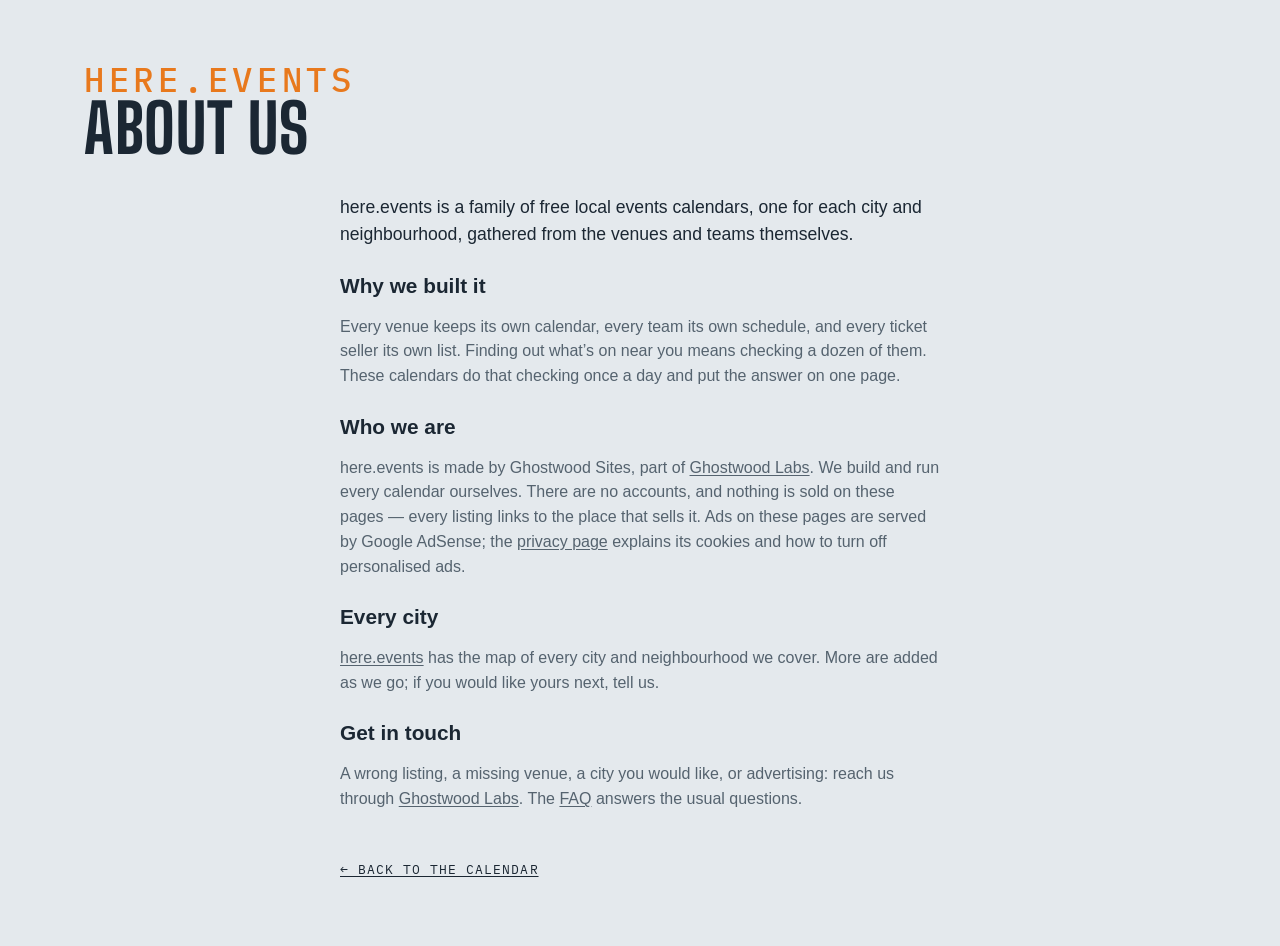
==== commit a57e7cd2: "Footer: a Privacy link to here.events/privacy/; About and FAQ name AdSense instead of "no ads that f" ====
--- a/site/about.html
+++ b/site/about.html
@@ -57,7 +57,7 @@
   <p>Every venue keeps its own calendar, every team its own schedule, and every ticket seller its own list. Finding out what’s on near you means checking a dozen of them. These calendars do that checking once a day and put the answer on one page.</p>
 
   <h2>Who we are</h2>
-  <p>here.events is made by Ghostwood Sites, part of <a href="https://ghostwoodlabs.com/" rel="noopener">Ghostwood Labs</a>. We build and run every calendar ourselves. There are no accounts and no ads that follow you, and nothing is sold on these pages — every listing links to the place that sells it.</p>
+  <p>here.events is made by Ghostwood Sites, part of <a href="https://ghostwoodlabs.com/" rel="noopener">Ghostwood Labs</a>. We build and run every calendar ourselves. There are no accounts, and nothing is sold on these pages — every listing links to the place that sells it. Ads on these pages are served by Google AdSense; the <a href="https://here.events/privacy/">privacy page</a> explains its cookies and how to turn off personalised ads.</p>
 
   <h2>Every city</h2>
   <p><a href="https://here.events/">here.events</a> has the map of every city and neighbourhood we cover. More are added as we go; if you would like yours next, tell us.</p>
--- a/site/styles.css
+++ b/site/styles.css
@@ -401,6 +401,10 @@
 .fp-preset { font-size: .8rem; padding: .4em .85em; min-height: 2rem; }
 .fp-preset:hover { border-color: var(--ink-soft); }
 .fp-preset.is-on { background: var(--ink); color: var(--sky); border-color: var(--ink); }
+/* the panel's foot: Apply, pinned to the bottom edge while the panel scrolls (2026-11-05) */
+.fp-foot { position: sticky; bottom: -1rem; z-index: 1; display: flex; justify-content: flex-end; margin: 1.1rem -1.1rem -1rem; padding: .7rem 1.1rem; background: var(--mist); border-top: 1px solid var(--line); }
+.fp-foot .fp-apply { font-size: .9rem; font-weight: 600; padding: .45em 1.6em; min-height: 2.25rem; background: var(--ink); color: var(--sky); border-color: var(--ink); }
+.fp-foot .fp-apply:hover { background: color-mix(in srgb, var(--ink) 85%, var(--sky)); }
 .fp-group h3 {
   white-space: nowrap; /* never wraps (Steve, 2026-09-22) */
   font-family: var(--mono); font-size: .68rem; text-transform: uppercase;
@@ -865,6 +869,7 @@
 .pop-filter { display: flex; justify-content: center; gap: .5em; align-items: center; cursor: pointer; font-weight: 600; font-size: .88rem; margin: 0 0 .8rem; }
 .pop-filter input { accent-color: var(--ink); }
 .pop-filter[hidden] { display: none; } /* an author display beats the hidden attribute: say it outright (Teams mode has no filter to include) */
+.pop-filter-note { margin: -.45rem 0 .9rem; font-size: .68rem; } /* the filter row's footnote: the calendar keeps the filters it was added with (2026-11-05) */
 
 /* ---- share / embed: a <details> in the footer that opens UPWARD, its body
    floating over the list ---- */
@@ -974,6 +979,7 @@
 footer .foot-link { order: 1; } /* Advertise, Embed, Sources */
 footer #embed { order: 2; }
 footer #sources { order: 3; } /* a page link since 2026-10-29, still last on the row */
+footer #contact { order: 4; } /* the mailto, after Sources (2026-11-05) */
 /* the Advertise link: dressed as the Sources / Embed labels, after them */
 footer .foot-link { position: relative; top: -.5px; display: inline-flex; align-items: center; gap: .4rem; /* measured half a pixel under its neighbours' labels (Steve, 2026-09-15) */ font-family: var(--mono); font-size: .9rem; text-transform: uppercase; letter-spacing: .08em; color: var(--ink); text-decoration: none; padding: .2rem 0; white-space: nowrap; }
 footer .foot-link:hover { color: var(--ink-soft); }
@@ -1960,16 +1966,20 @@
 .lm-road { fill: none; stroke: var(--road); stroke-linecap: round; stroke-linejoin: round; stroke-width: calc(var(--u, 1) * .6); opacity: .45; }
 .lm-road-primary, .lm-road-trunk { stroke-width: calc(var(--u, 1) * .9); opacity: .6; }
 .lm-road-motorway { stroke-width: calc(var(--u, 1) * 1.5); opacity: .8; }
+.lm-boundary { fill: none; stroke: var(--lm-dot); stroke-width: calc(var(--u, 1) * 1.3); stroke-dasharray: calc(var(--u, 1) * 6) calc(var(--u, 1) * 3.5); stroke-linecap: round; stroke-linejoin: round; opacity: .7; pointer-events: none; } /* the city's or neighbourhood's own line (build-local-map.mjs `boundary`): dashed, the map dots' orange, over the roads and under the labels and pins */
 .lm-town { font-family: var(--mono); font-weight: 500; letter-spacing: .08em; text-transform: uppercase; fill: var(--ink-soft); paint-order: stroke; stroke: var(--mist); stroke-width: calc(var(--u, 1) * 3); stroke-linejoin: round; pointer-events: none; }
 .lm-town-dot { fill: var(--ink-soft); }
 .lm-water-name { font-family: var(--body); font-style: italic; letter-spacing: .04em; fill: color-mix(in srgb, var(--ink) 55%, #4da3f0); pointer-events: none; }
 .lm-peak { fill: none; stroke: var(--ink-soft); stroke-width: calc(var(--u, 1) * 1.2); stroke-linejoin: round; }
 .lm-peak-name { font-family: var(--mono); letter-spacing: .06em; fill: var(--ink-soft); opacity: .8; paint-order: stroke; stroke: var(--mist); stroke-width: calc(var(--u, 1) * 3); pointer-events: none; }
+:root { --lm-dot: #e8791d; } /* the map's dots: the Ghostwood orange, one shade per theme (Steve, 2026-10-30) */
+:root[data-theme="dark"] { --lm-dot: #f08a33; }
+@media (prefers-color-scheme: dark) { :root:not([data-theme="light"]) { --lm-dot: #f08a33; } }
 .lm-pin { cursor: pointer; outline: none; }
-.lm-pin circle { stroke: var(--mist); stroke-width: calc(var(--u, 1) * 1.6); transition: stroke-width .12s; }
-.lm-pin.is-empty circle { fill: var(--mist); stroke: var(--pin); stroke-dasharray: calc(var(--u, 1) * 2) calc(var(--u, 1) * 2); } /* nothing upcoming under the filters: a hollow ring in the room's colour */
+.lm-pin circle { fill: var(--pin); stroke: var(--mist); stroke-width: calc(var(--u, 1) * 1.6); transition: stroke-width .12s; }
+.lm-pin.is-empty circle { fill: var(--mist); stroke: var(--pin); stroke-dasharray: calc(var(--u, 1) * 2) calc(var(--u, 1) * 2); } /* nothing upcoming under the filters: a hollow ring */
 .lm-pin:hover circle, .lm-pin:focus-visible circle, .lm-pin.is-open circle { stroke: var(--ink); stroke-width: calc(var(--u, 1) * 2.4); }
-.lm-pin .lm-n { font-family: var(--mono); font-weight: 700; fill: var(--mist); text-anchor: middle; pointer-events: none; }
+.lm-pin .lm-n { font-family: var(--mono); font-weight: 700; fill: #141a20; text-anchor: middle; pointer-events: none; }
 .lm-pin.is-empty .lm-n { fill: var(--pin); }
 .lm-pin .lm-name { font-family: var(--body); font-weight: 600; fill: var(--ink); paint-order: stroke; stroke: var(--mist); stroke-width: calc(var(--u, 1) * 3.2); stroke-linejoin: round; pointer-events: none; }
 .lm-pin.is-empty .lm-name { fill: var(--ink-soft); font-weight: 500; }
@@ -1981,19 +1991,24 @@
 .lm-zoom button[data-z="me"] { margin-top: .3rem; } /* the crosshair: the visitor's own spot, a little apart from the zoom */
 .lm-zoom button.is-busy { opacity: .5; cursor: progress; }
 .lm-zoom button[aria-pressed="true"] { color: #2f7fd6; border-color: #2f7fd6; }
-.lm-city { cursor: pointer; }
-.lm-city-dot { fill: #1f8a4c; stroke: #fff; stroke-width: calc(var(--u, 1) * 1.5); }
-.lm-sign-board { fill: #0f7a45; stroke: #fff; stroke-width: calc(var(--u, 1) * 1); } /* one thin white line as the board's edge (Steve, 2026-10-26: 'the white border should actually be the border') */
-.lm-sign-hit { fill: #fff; opacity: 0; }
-.lm-city:hover .lm-sign-hit, .lm-city:focus-visible .lm-sign-hit { opacity: .14; }
-.lm-sign-name, .lm-sign-mi { font-family: var(--body); font-weight: 700; letter-spacing: .01em; fill: #fff; pointer-events: none; }
-.lm-sign-name { letter-spacing: .03em; }
+.lm-zoom button[data-z="cities"] { margin-top: .3rem; } /* Switch City (and Switch Neighbourhood under it): the other sites, a little apart from the zoom — in place of the green signposts (Steve, 2026-10-31) */
+.lm-zoom button[aria-expanded="true"] { color: var(--ink); border-color: var(--ink); }
+.lm-switch .lm-sw-list { list-style: none; margin: .1rem 0 .35rem; padding: 0; }
+.lm-switch .lm-sw-row { display: flex; align-items: baseline; gap: .55rem; padding: .45rem .1rem; border-top: 1px solid var(--line); color: var(--ink); text-decoration: none; font: 500 .9rem/1.25 var(--body); }
+.lm-switch li:first-child .lm-sw-row { border-top: 0; }
+.lm-switch a.lm-sw-row:hover .lm-sw-name, .lm-switch a.lm-sw-row:focus-visible .lm-sw-name { text-decoration: underline; text-underline-offset: .15em; }
+.lm-switch .lm-sw-name { flex: 1; min-width: 0; overflow: hidden; text-overflow: ellipsis; white-space: nowrap; }
+.lm-switch .lm-sw-tag { flex: none; font-family: var(--mono); font-size: .62rem; letter-spacing: .08em; text-transform: uppercase; color: var(--ink-soft); }
+.lm-switch .lm-sw-far { flex: none; font-family: var(--mono); font-size: .72rem; letter-spacing: .04em; color: var(--ink-soft); }
+.lm-switch .is-here .lm-sw-row { font-weight: 700; }
+.lm-switch .is-here .lm-sw-row::after { content: '✓'; flex: none; color: var(--ink-soft); }
+.lm-caption .lm-reset { font: inherit; letter-spacing: inherit; text-transform: inherit; color: var(--ink); background: none; border: 0; border-bottom: 1px solid currentColor; border-radius: 0; padding: 0; cursor: pointer; } /* the filters leave nothing on the map: one tap back to the default (Steve, 2026-10-31) */
+.lm-caption .lm-reset[hidden] { display: none; }
 .lm-me-dot { fill: #2f7fd6; stroke: var(--mist); stroke-width: calc(var(--u, 1) * 2); }
 .lm-me-acc { fill: #2f7fd6; fill-opacity: .14; stroke: #2f7fd6; stroke-opacity: .45; stroke-width: calc(var(--u, 1) * .8); animation: lm-pulse 2.4s ease-out infinite; transform-box: fill-box; transform-origin: center; }
 @keyframes lm-pulse { 0% { fill-opacity: .22; } 100% { fill-opacity: .08; } }
 .lm-pin.is-city circle { opacity: .78; } /* the rest of the city on a neighbourhood map: a shade quieter than the neighbourhood's own rooms */
 .lm-pin.is-city .lm-name { font-weight: 500; fill: var(--ink-soft); }
-.lm-pin .lm-stack { stroke: var(--mist); stroke-width: calc(var(--u, 1) * 1.6); } /* a group of venues (Steve, 2026-10-28): the next venues' discs peek out behind the first */
 .lm-pin.is-group .lm-name { font-weight: 700; }
 /* a group's card: one row a venue, folded like a reddit thread — [+] opens its next events under a thread line, [–] folds them */
 .lm-pop .lm-tree { margin: 0 0 .3rem; }
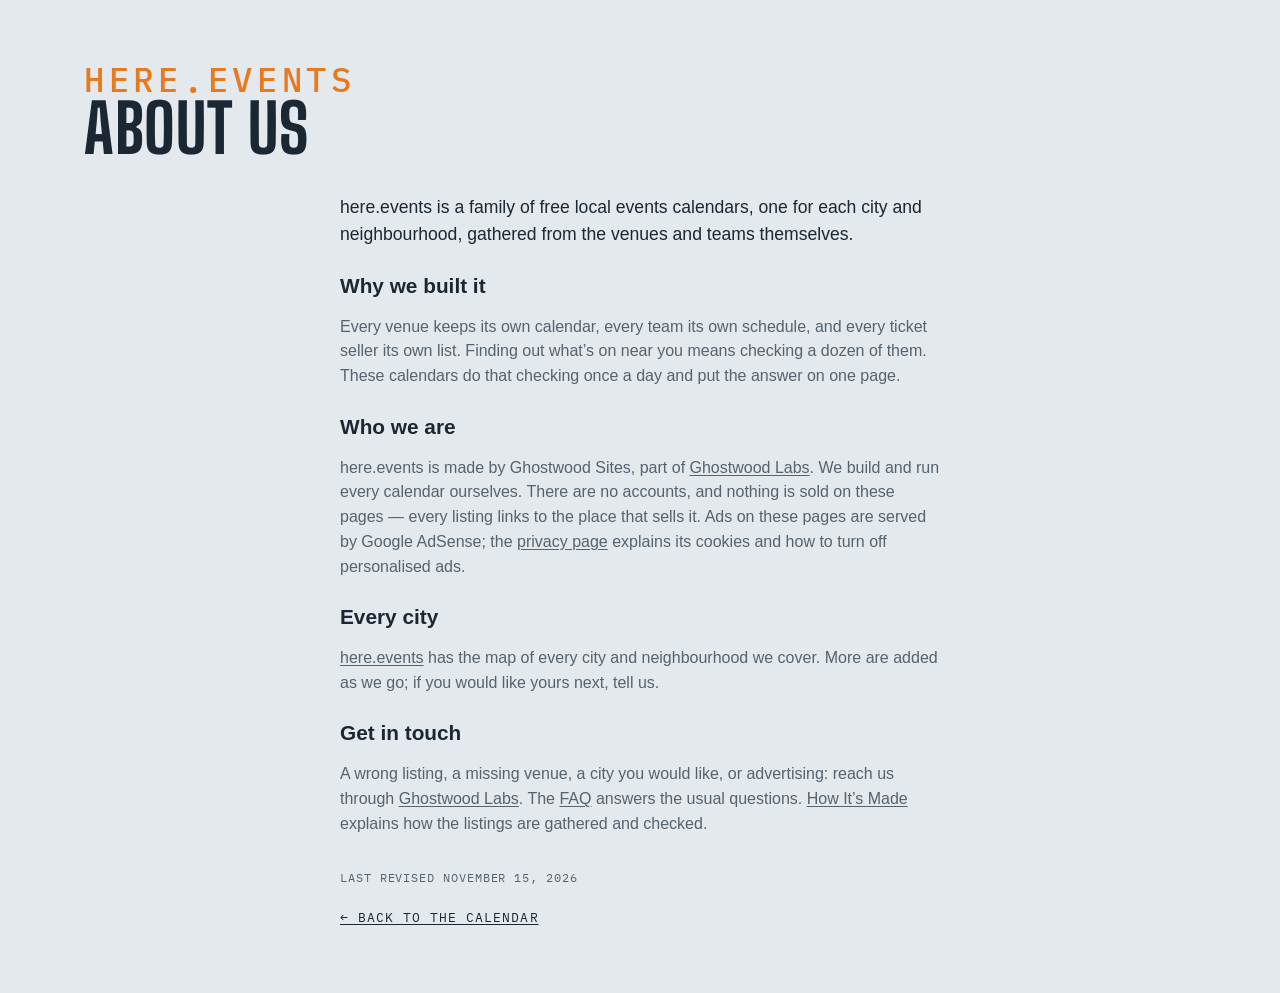
==== commit 91712a3a: "How It's Made page, Updated line, truthful sitemap dates A page on how the calendar is curated, link" ====
--- a/site/about.html
+++ b/site/about.html
@@ -63,8 +63,9 @@
   <p><a href="https://here.events/">here.events</a> has the map of every city and neighbourhood we cover. More are added as we go; if you would like yours next, tell us.</p>
 
   <h2>Get in touch</h2>
-  <p>A wrong listing, a missing venue, a city you would like, or advertising: reach us through <a href="https://ghostwoodlabs.com/" rel="noopener">Ghostwood Labs</a>. The <a href="faq.html">FAQ</a> answers the usual questions.</p>
+  <p>A wrong listing, a missing venue, a city you would like, or advertising: reach us through <a href="https://ghostwoodlabs.com/" rel="noopener">Ghostwood Labs</a>. The <a href="faq.html">FAQ</a> answers the usual questions. <a href="how.html">How It’s Made</a> explains how the listings are gathered and checked.</p>
 
+  <p class="ad-revised">Last revised <time datetime="2026-11-15">November 15, 2026</time></p>
   <a class="ad-back" href="./">← Back to the calendar</a>
 </main>
 </body>
--- a/site/styles.css
+++ b/site/styles.css
@@ -994,6 +994,11 @@
 .ad-page p, .ad-page li { color: var(--ink-soft); line-height: 1.55; }
 .ad-page ul { padding-left: 1.2rem; }
 .ad-page .ad-lead { font-size: 1.1rem; color: var(--ink); }
+.updated { margin: 1rem 0 -.6rem; font-family: var(--mono); font-size: .72rem; letter-spacing: .08em; text-transform: uppercase; color: var(--ink-soft); }
+.updated a { color: var(--ink); }
+body:has(#mapView:not([hidden])) .updated { display: none; }
+.ad-page .ad-revised { margin-top: 2rem; font-family: var(--mono); font-size: .72rem; letter-spacing: .08em; text-transform: uppercase; }
+.ad-page .ad-revised + .ad-back { margin-top: .6rem; }
 .ad-page .ad-back { display: inline-block; margin-top: 2rem; font-family: var(--mono); font-size: .8rem; text-transform: uppercase; letter-spacing: .08em; color: var(--ink); }
 footer .share summary { font-size: .9rem; white-space: nowrap; }
 .foot-inner.is-tight .share summary span, .foot-inner.is-tighter .gw-credit {
